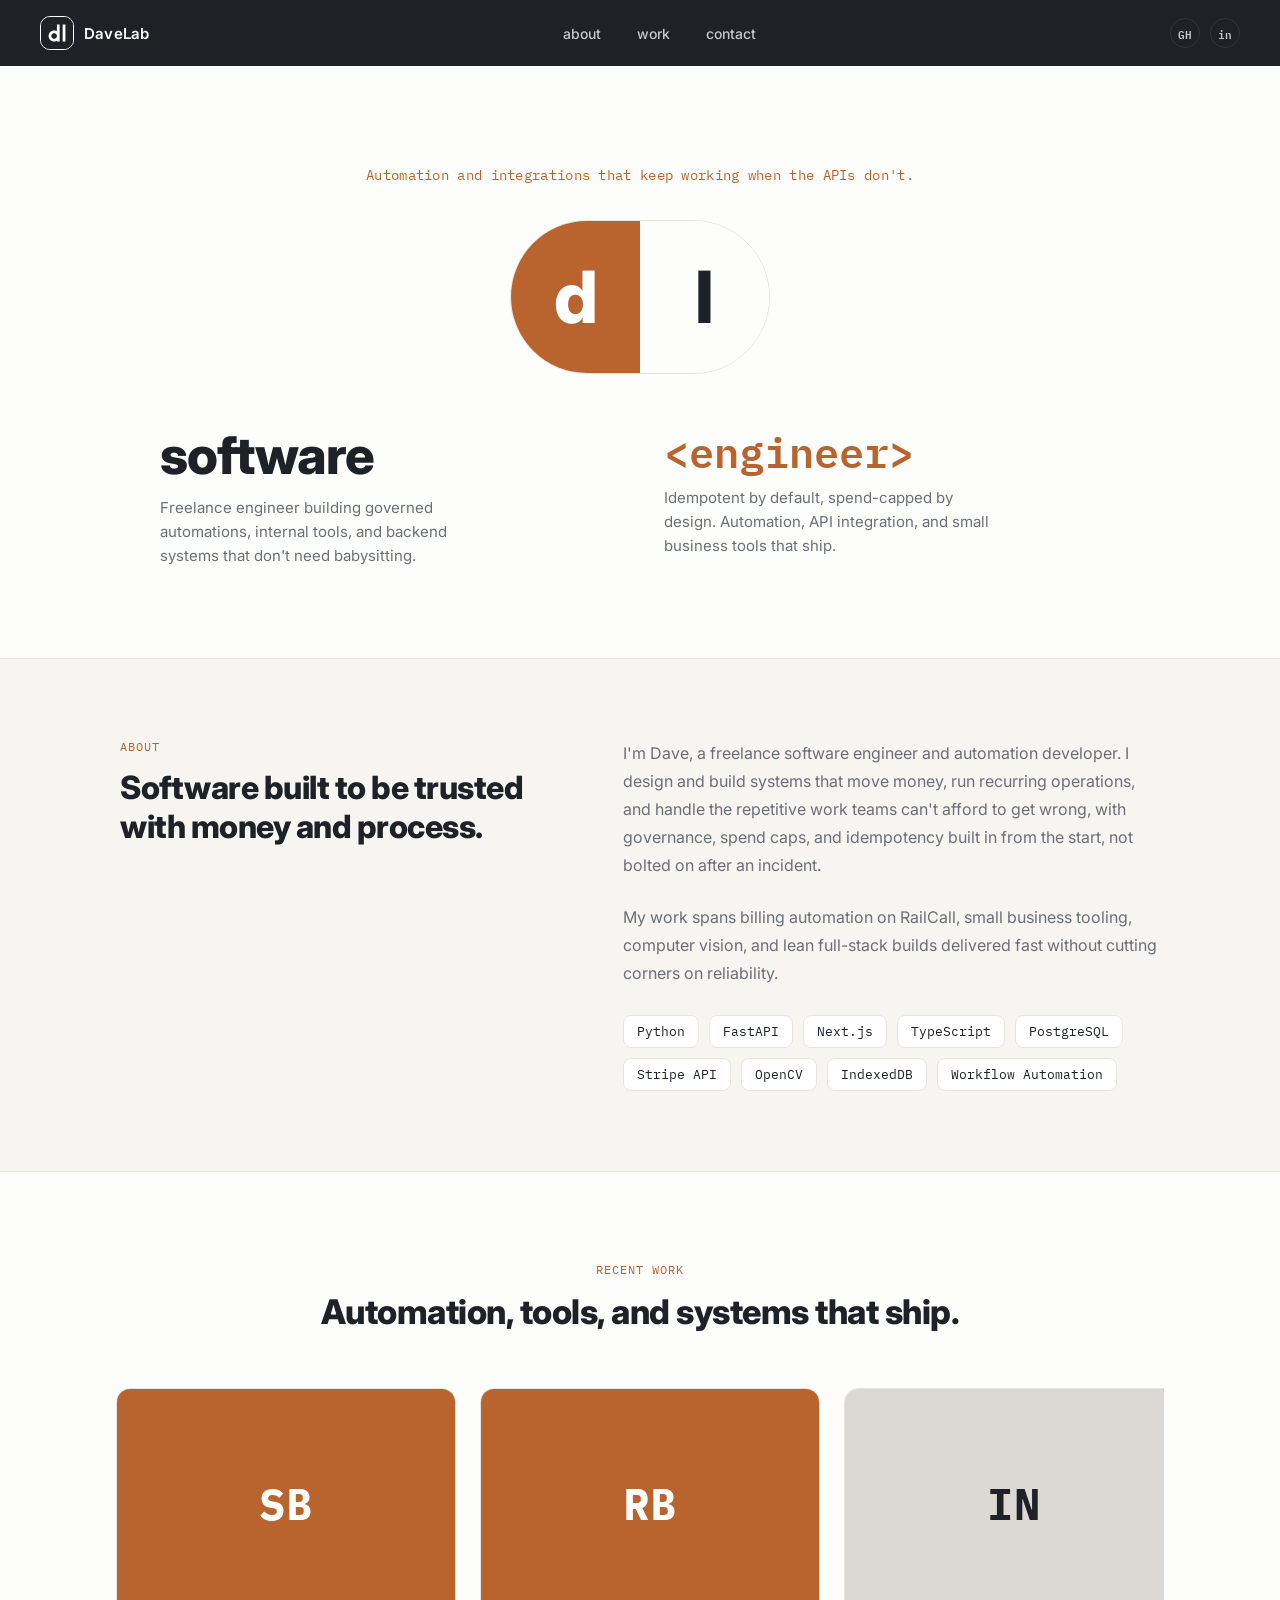
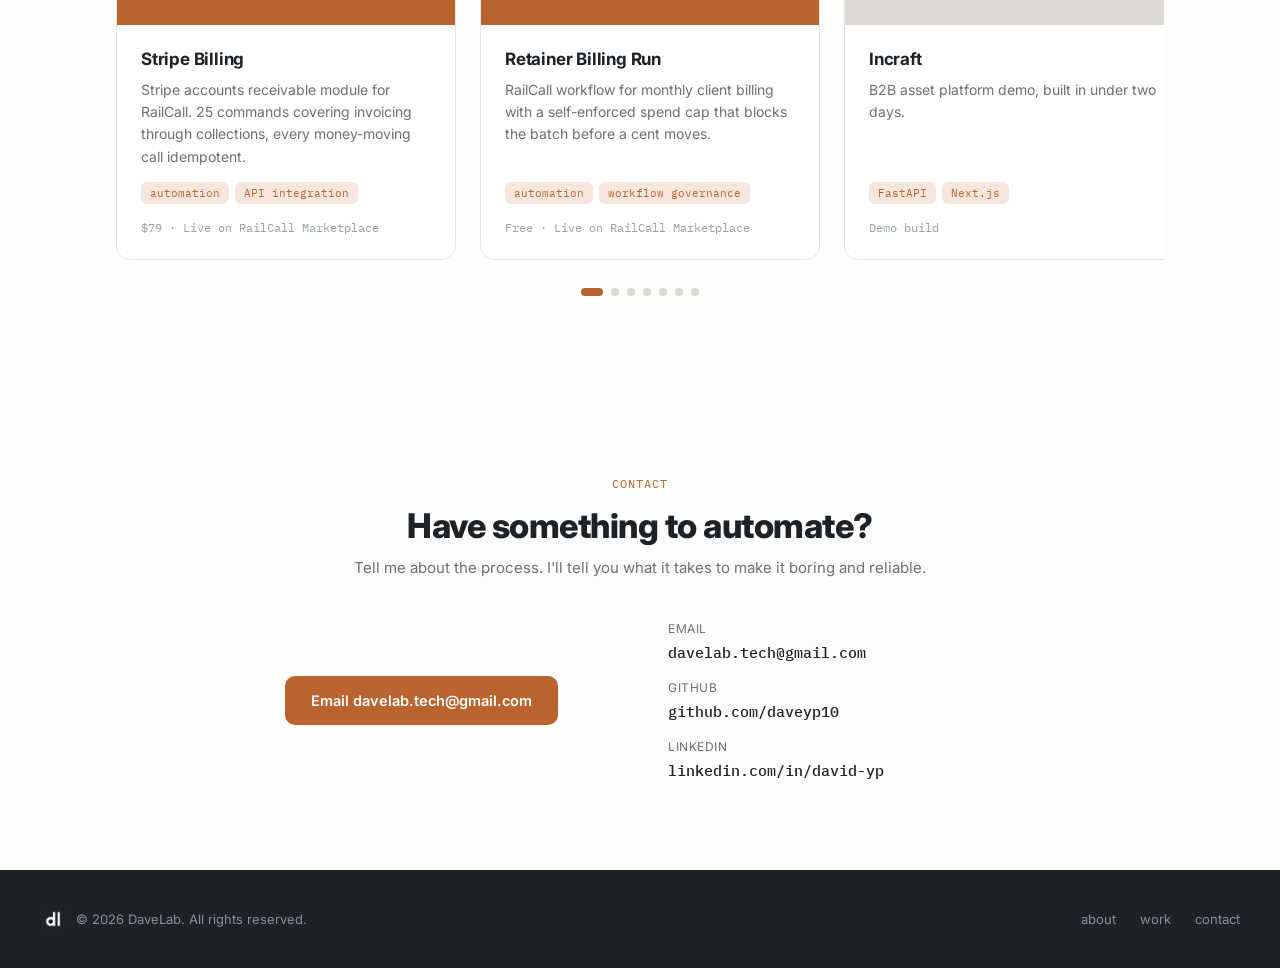
==== index.html @ a649987f "Replace portfolio with DaveLab landing page, static build from Claude Design Convert the DaveLab Por" ====
<!DOCTYPE html>
<html lang="en">
<head>
<meta charset="UTF-8">
<meta name="viewport" content="width=device-width, initial-scale=1.0">
<title>DaveLab | software &lt;engineer&gt;</title>
<link rel="preconnect" href="https://fonts.googleapis.com">
<link rel="preconnect" href="https://fonts.gstatic.com" crossorigin>
<link href="https://fonts.googleapis.com/css2?family=Inter:wght@400;500;600;700;800&family=IBM+Plex+Mono:wght@400;500;600&display=swap" rel="stylesheet">
<style>
  * { box-sizing: border-box; }
  body { margin: 0; background: #FDFDFB; font-family: 'Inter', Helvetica, Arial, sans-serif; }
  a { color: #B9642F; text-decoration: none; }
  a:hover { color: #1E2126; }
  ::selection { background: #B9642F; color: #fff; }
  html { scroll-behavior: smooth; }

  @keyframes fadeInUp { from { opacity: 0; transform: translateY(24px); } to { opacity: 1; transform: translateY(0); } }

  .nav-link { color: #C7C8CC; font-size: 14px; font-weight: 500; transition: color .2s ease; }
  .nav-link:hover { color: #fff; }
  .social-link { width: 30px; height: 30px; border-radius: 50%; border: 1px solid #33353D; display: flex; align-items: center; justify-content: center; color: #C7C8CC; font-size: 11px; font-family: 'IBM Plex Mono', monospace; font-weight: 600; transition: border-color .2s ease, color .2s ease; }
  .social-link:hover { border-color: #B9642F; color: #fff; }
  .footer-link { color: #8C8F96; font-size: 13px; transition: color .2s ease; }
  .footer-link:hover { color: #fff; }

  .reveal { opacity: 0; transform: translateY(28px); transition: opacity .7s ease, transform .7s ease; }
  .reveal.is-revealed { opacity: 1; transform: translateY(0); }

  .skill-tag { font-family: 'IBM Plex Mono', monospace; font-size: 13px; background: #fff; border: 1px solid #E5E4E0; color: #1E2126; padding: 7px 13px; border-radius: 8px; }

  .work-scroll { display: flex; gap: 24px; overflow-x: auto; scroll-snap-type: x mandatory; padding: 4px 4px 24px; margin: 0 -4px; cursor: grab; }
  .work-scroll.is-dragging { cursor: grabbing; }
  .work-scroll::-webkit-scrollbar { display: none; }
  .work-card { flex: 0 0 340px; scroll-snap-align: start; border: 1px solid #E5E4E0; border-radius: 14px; overflow: hidden; background: #fff; display: flex; flex-direction: column; transition: transform .25s ease, box-shadow .25s ease; }
  .work-card:hover { transform: translateY(-6px); box-shadow: 0 16px 32px rgba(30,33,38,0.12); }
  .work-thumb { width: 100%; height: 230px; display: flex; align-items: center; justify-content: center; font-family: 'IBM Plex Mono', monospace; font-size: 44px; font-weight: 700; letter-spacing: 1px; }
  .work-tag { font-family: 'IBM Plex Mono', monospace; font-size: 11px; color: #B9642F; background: #F5E7DD; padding: 4px 9px; border-radius: 6px; }
  .work-dot { width: 8px; height: 8px; border-radius: 4px; background: #DCD9D4; transition: all .3s ease; cursor: pointer; border: none; padding: 0; }
  .work-dot.is-active { width: 22px; background: #B9642F; }

  .contact-link { font-size: 15px; font-family: 'IBM Plex Mono', monospace; color: #1E2126; font-weight: 500; transition: color .2s ease; }
  .contact-link:hover { color: #B9642F; }
  .contact-cta { display: inline-flex; align-items: center; justify-content: center; padding: 16px 26px; border: none; border-radius: 10px; background: #B9642F; color: #fff; font-size: 14.5px; font-weight: 600; cursor: pointer; transition: background .25s ease; }
  .contact-cta:hover { background: #1E2126; color: #fff; }

  @media (max-width: 720px) {
    nav { padding: 16px 20px !important; }
    section { padding-left: 20px !important; padding-right: 20px !important; }
    .about-grid { grid-template-columns: 1fr !important; gap: 32px !important; }
    .hero-grid { grid-template-columns: 1fr !important; gap: 32px !important; text-align: center !important; }
    .hero-grid > div { max-width: none !important; }
    .contact-grid { grid-template-columns: 1fr !important; gap: 40px !important; }
  }
</style>
</head>
<body>

<div style="background:#FDFDFB;color:#1E2126;min-height:100vh;">

  <!-- NAV -->
  <nav style="position:sticky;top:0;z-index:50;background:#1E2126;display:flex;align-items:center;justify-content:space-between;padding:16px 40px;">
    <div style="display:flex;align-items:center;gap:10px;">
      <img src="assets/davelab-avatar.png" alt="DaveLab logo" style="width:34px;height:34px;border-radius:10px;display:block;border:1px solid #FDFDFB;">
      <span style="color:#fff;font-weight:600;font-size:15px;letter-spacing:0.2px;">DaveLab</span>
    </div>
    <div style="display:flex;gap:36px;">
      <a href="#about" class="nav-link">about</a>
      <a href="#work" class="nav-link">work</a>
      <a href="#contact" class="nav-link">contact</a>
    </div>
    <div style="display:flex;gap:10px;">
      <a href="https://github.com/daveyp10" target="_blank" class="social-link">GH</a>
      <a href="https://linkedin.com/in/david-yp" target="_blank" class="social-link">in</a>
    </div>
  </nav>

  <!-- HERO -->
  <section style="max-width:1040px;margin:0 auto;padding:100px 40px 90px;text-align:center;">
    <div style="font-family:'IBM Plex Mono',monospace;color:#B9642F;font-size:14px;letter-spacing:0.3px;margin-bottom:36px;animation:fadeInUp .7s ease both;">Automation and integrations that keep working when the APIs don't.</div>

    <div style="display:flex;width:clamp(200px,22vw,260px);aspect-ratio:220/130;margin:0 auto 56px;border-radius:999px;overflow:hidden;border:1px solid #E5E4E0;animation:fadeInUp .7s ease .12s both;">
      <div style="flex:1;background:#B9642F;display:flex;align-items:center;justify-content:center;">
        <span style="color:#fff;font-size:clamp(46px,6vw,72px);font-weight:800;">d</span>
      </div>
      <div style="flex:1;background:#FDFDFB;display:flex;align-items:center;justify-content:center;">
        <span style="color:#1E2126;font-size:clamp(46px,6vw,72px);font-weight:800;">l</span>
      </div>
    </div>

    <div class="hero-grid" style="display:grid;grid-template-columns:1fr 1fr;gap:48px;text-align:left;">
      <div style="animation:fadeInUp .7s ease .22s both;">
        <div style="font-size:clamp(34px,5vw,52px);font-weight:800;letter-spacing:-1px;line-height:1;">software</div>
        <div style="margin-top:14px;color:#6B6F76;font-size:15px;line-height:1.6;max-width:340px;">
          Freelance engineer building governed automations, internal tools, and backend systems that don't need babysitting.
        </div>
      </div>
      <div style="animation:fadeInUp .7s ease .3s both;">
        <div style="font-family:'IBM Plex Mono',monospace;font-size:clamp(26px,4vw,42px);font-weight:600;color:#B9642F;letter-spacing:0;line-height:1;">&lt;engineer&gt;</div>
        <div style="margin-top:14px;color:#6B6F76;font-size:15px;line-height:1.6;max-width:340px;">
          Idempotent by default, spend-capped by design. Automation, API integration, and small business tools that ship.
        </div>
      </div>
    </div>
  </section>

  <!-- ABOUT -->
  <section id="about" style="background:#F6F5F2;padding:80px 40px;border-top:1px solid #E5E4E0;border-bottom:1px solid #E5E4E0;">
    <div class="reveal" data-reveal-key="about">
    <div class="about-grid" style="max-width:1040px;margin:0 auto;display:grid;grid-template-columns:0.9fr 1.1fr;gap:64px;">
      <div>
        <div style="font-family:'IBM Plex Mono',monospace;font-size:12px;color:#B9642F;letter-spacing:1px;text-transform:uppercase;margin-bottom:14px;">About</div>
        <h2 style="font-size:32px;font-weight:800;margin:0;letter-spacing:-0.5px;">Software built to be trusted with money and process.</h2>
      </div>
      <div>
        <p style="color:#6B6F76;font-size:16px;line-height:1.75;margin:0 0 24px;">
          I'm Dave, a freelance software engineer and automation developer. I design and build systems that move money,
          run recurring operations, and handle the repetitive work teams can't afford to get wrong, with governance,
          spend caps, and idempotency built in from the start, not bolted on after an incident.
        </p>
        <p style="color:#6B6F76;font-size:16px;line-height:1.75;margin:0 0 28px;">
          My work spans billing automation on RailCall, small business tooling, computer vision, and lean full-stack
          builds delivered fast without cutting corners on reliability.
        </p>
        <div style="display:flex;flex-wrap:wrap;gap:10px;" id="skills-list"></div>
      </div>
    </div>
    </div>
  </section>

  <!-- WORK -->
  <section id="work" style="max-width:1120px;margin:0 auto;padding:90px 40px;">
    <div class="reveal" data-reveal-key="work">
    <div style="text-align:center;margin-bottom:52px;">
      <div style="font-family:'IBM Plex Mono',monospace;font-size:12px;color:#B9642F;letter-spacing:1px;text-transform:uppercase;margin-bottom:14px;">Recent Work</div>
      <h2 style="font-size:34px;font-weight:800;margin:0;letter-spacing:-0.5px;">Automation, tools, and systems that ship.</h2>
    </div>
    <div class="work-scroll" id="work-scroll"></div>
    <div style="display:flex;justify-content:center;gap:8px;margin-top:4px;" id="work-dots"></div>
    </div>
  </section>

  <!-- CONTACT -->
  <section id="contact" style="max-width:900px;margin:0 auto;padding:90px 40px;">
    <div class="reveal" data-reveal-key="contact">
    <div style="text-align:center;margin-bottom:44px;">
      <div style="font-family:'IBM Plex Mono',monospace;font-size:12px;color:#B9642F;letter-spacing:1px;text-transform:uppercase;margin-bottom:14px;">Contact</div>
      <h2 style="font-size:34px;font-weight:800;margin:0 0 12px;letter-spacing:-0.5px;">Have something to automate?</h2>
      <p style="color:#6B6F76;font-size:15px;margin:0;">Tell me about the process. I'll tell you what it takes to make it boring and reliable.</p>
    </div>

    <div class="contact-grid" style="display:grid;grid-template-columns:1fr 1fr;gap:56px;align-items:center;">
      <div style="display:flex;justify-content:center;">
        <a href="mailto:davelab.tech@gmail.com" class="contact-cta">Email davelab.tech@gmail.com</a>
      </div>

      <div style="display:flex;flex-direction:column;gap:18px;justify-content:center;">
        <div>
          <div style="font-size:12px;color:#6B6F76;text-transform:uppercase;letter-spacing:0.5px;margin-bottom:6px;">Email</div>
          <a href="mailto:davelab.tech@gmail.com" class="contact-link">davelab.tech@gmail.com</a>
        </div>
        <div>
          <div style="font-size:12px;color:#6B6F76;text-transform:uppercase;letter-spacing:0.5px;margin-bottom:6px;">GitHub</div>
          <a href="https://github.com/daveyp10" target="_blank" class="contact-link">github.com/daveyp10</a>
        </div>
        <div>
          <div style="font-size:12px;color:#6B6F76;text-transform:uppercase;letter-spacing:0.5px;margin-bottom:6px;">LinkedIn</div>
          <a href="https://linkedin.com/in/david-yp" target="_blank" class="contact-link">linkedin.com/in/david-yp</a>
        </div>
      </div>
    </div>
    </div>
  </section>

  <!-- FOOTER -->
  <footer style="background:#1E2126;padding:36px 40px;display:flex;align-items:center;justify-content:space-between;flex-wrap:wrap;gap:16px;">
    <div style="display:flex;align-items:center;gap:10px;">
      <img src="assets/davelab-avatar.png" alt="DaveLab logo" style="width:26px;height:26px;border-radius:7px;display:block;">
      <span style="color:#8C8F96;font-size:13px;">© 2026 DaveLab. All rights reserved.</span>
    </div>
    <div style="display:flex;gap:24px;">
      <a href="#about" class="footer-link">about</a>
      <a href="#work" class="footer-link">work</a>
      <a href="#contact" class="footer-link">contact</a>
    </div>
  </footer>

</div>

<script>
(function () {
  var skills = ['Python', 'FastAPI', 'Next.js', 'TypeScript', 'PostgreSQL', 'Stripe API', 'OpenCV', 'IndexedDB', 'Workflow Automation'];

  var projects = [
    { id: 'stripe-billing', title: 'Stripe Billing', desc: "Stripe accounts receivable module for RailCall. 25 commands covering invoicing through collections, every money-moving call idempotent.", tags: ['automation', 'API integration'], meta: '$79 · Live on RailCall Marketplace', tint: '#B9642F' },
    { id: 'retainer-billing', title: 'Retainer Billing Run', desc: 'RailCall workflow for monthly client billing with a self-enforced spend cap that blocks the batch before a cent moves.', tags: ['automation', 'workflow governance'], meta: 'Free · Live on RailCall Marketplace', tint: '#B9642F' },
    { id: 'incraft', title: 'Incraft', desc: 'B2B asset platform demo, built in under two days.', tags: ['FastAPI', 'Next.js'], meta: 'Demo build', tint: '#DCD9D4' },
    { id: 'invoice-tracker', title: 'Invoice Tracker', desc: 'Local browser-based invoicing app with no backend, PDF export, distributed as a standalone package.', tags: ['vanilla JS', 'IndexedDB'], meta: 'Standalone package', tint: '#DCD9D4' },
    { id: 'ud-bahagia', title: 'UD Bahagia', desc: 'Desktop accounting application built for a small business client.', tags: ['Python', 'desktop app'], meta: 'Client project', tint: '#DCD9D4' },
    { id: 'symbol-detector', title: 'Electrical Symbol Detector', desc: 'Bounding box detection tool for electrical schematic symbols.', tags: ['PyMuPDF', 'OpenCV', 'computer vision'], meta: 'Internal tool', tint: '#DCD9D4' },
    { id: 'image-comparator', title: 'Image Comparator', desc: 'Tool for visually diffing and comparing images side by side.', tags: ['Python', 'image processing'], meta: 'Internal tool', tint: '#DCD9D4' }
  ];

  function initials(title) {
    var words = title.split(' ').filter(Boolean);
    if (words.length === 1) return words[0].slice(0, 2).toUpperCase();
    return (words[0][0] + words[1][0]).toUpperCase();
  }

  // --- skills ---
  var skillsList = document.getElementById('skills-list');
  skills.forEach(function (s) {
    var span = document.createElement('span');
    span.className = 'skill-tag';
    span.textContent = s;
    skillsList.appendChild(span);
  });

  // --- work cards ---
  var workScroll = document.getElementById('work-scroll');
  var workDots = document.getElementById('work-dots');

  projects.forEach(function (p) {
    var card = document.createElement('div');
    card.className = 'work-card';

    var thumb = document.createElement('div');
    thumb.className = 'work-thumb';
    thumb.style.background = p.tint;
    thumb.style.color = p.tint === '#B9642F' ? '#fff' : '#1E2126';
    thumb.textContent = initials(p.title);
    card.appendChild(thumb);

    var tintBar = document.createElement('div');
    tintBar.style.cssText = 'height:6px;background:' + p.tint + ';';
    card.appendChild(tintBar);

    var body = document.createElement('div');
    body.style.cssText = 'padding:24px;display:flex;flex-direction:column;gap:10px;flex:1;';

    var title = document.createElement('div');
    title.style.cssText = 'font-size:17px;font-weight:700;letter-spacing:-0.2px;';
    title.textContent = p.title;
    body.appendChild(title);

    var desc = document.createElement('div');
    desc.style.cssText = 'color:#6B6F76;font-size:14px;line-height:1.6;flex:1;';
    desc.textContent = p.desc;
    body.appendChild(desc);

    var tagRow = document.createElement('div');
    tagRow.style.cssText = 'display:flex;flex-wrap:wrap;gap:6px;margin-top:4px;';
    p.tags.forEach(function (t) {
      var tag = document.createElement('span');
      tag.className = 'work-tag';
      tag.textContent = t;
      tagRow.appendChild(tag);
    });
    body.appendChild(tagRow);

    var meta = document.createElement('div');
    meta.style.cssText = "font-family:'IBM Plex Mono',monospace;font-size:12px;color:#9AA0A6;margin-top:6px;";
    meta.textContent = p.meta;
    body.appendChild(meta);

    card.appendChild(body);
    workScroll.appendChild(card);
  });

  var dots = projects.map(function (_, i) {
    var dot = document.createElement('button');
    dot.className = 'work-dot' + (i === 0 ? ' is-active' : '');
    dot.setAttribute('aria-label', 'Go to project ' + (i + 1));
    dot.addEventListener('click', function () { scrollToWorkIndex(i); });
    workDots.appendChild(dot);
    return dot;
  });

  function setActiveDot(idx) {
    dots.forEach(function (d, i) {
      d.classList.toggle('is-active', i === idx);
    });
  }

  function scrollToWorkIndex(i) {
    var card = workScroll.children[i];
    if (card) workScroll.scrollTo({ left: card.offsetLeft - 4, behavior: 'smooth' });
  }

  var currentWorkIndex = 0;
  workScroll.addEventListener('scroll', function () {
    var first = workScroll.children[0];
    if (!first) return;
    var cardSpan = first.offsetWidth + 24;
    var idx = Math.round(workScroll.scrollLeft / cardSpan);
    if (idx !== currentWorkIndex) {
      currentWorkIndex = idx;
      setActiveDot(idx);
    }
  });

  // --- drag to scroll ---
  var dragState = { isDown: false, startX: 0, startScroll: 0 };
  workScroll.addEventListener('mousedown', function (e) {
    dragState = { isDown: true, startX: e.pageX, startScroll: workScroll.scrollLeft };
    workScroll.classList.add('is-dragging');
  });
  workScroll.addEventListener('mousemove', function (e) {
    if (!dragState.isDown) return;
    var dx = e.pageX - dragState.startX;
    workScroll.scrollLeft = dragState.startScroll - dx;
  });
  ['mouseup', 'mouseleave'].forEach(function (evt) {
    workScroll.addEventListener(evt, function () {
      dragState.isDown = false;
      workScroll.classList.remove('is-dragging');
    });
  });

  // --- scroll reveal ---
  var revealEls = document.querySelectorAll('.reveal');
  var observer = new IntersectionObserver(function (entries) {
    entries.forEach(function (entry) {
      if (entry.isIntersecting) {
        entry.target.classList.add('is-revealed');
        observer.unobserve(entry.target);
      }
    });
  }, { threshold: 0.15 });
  revealEls.forEach(function (el) { observer.observe(el); });
})();
</script>
</body>
</html>
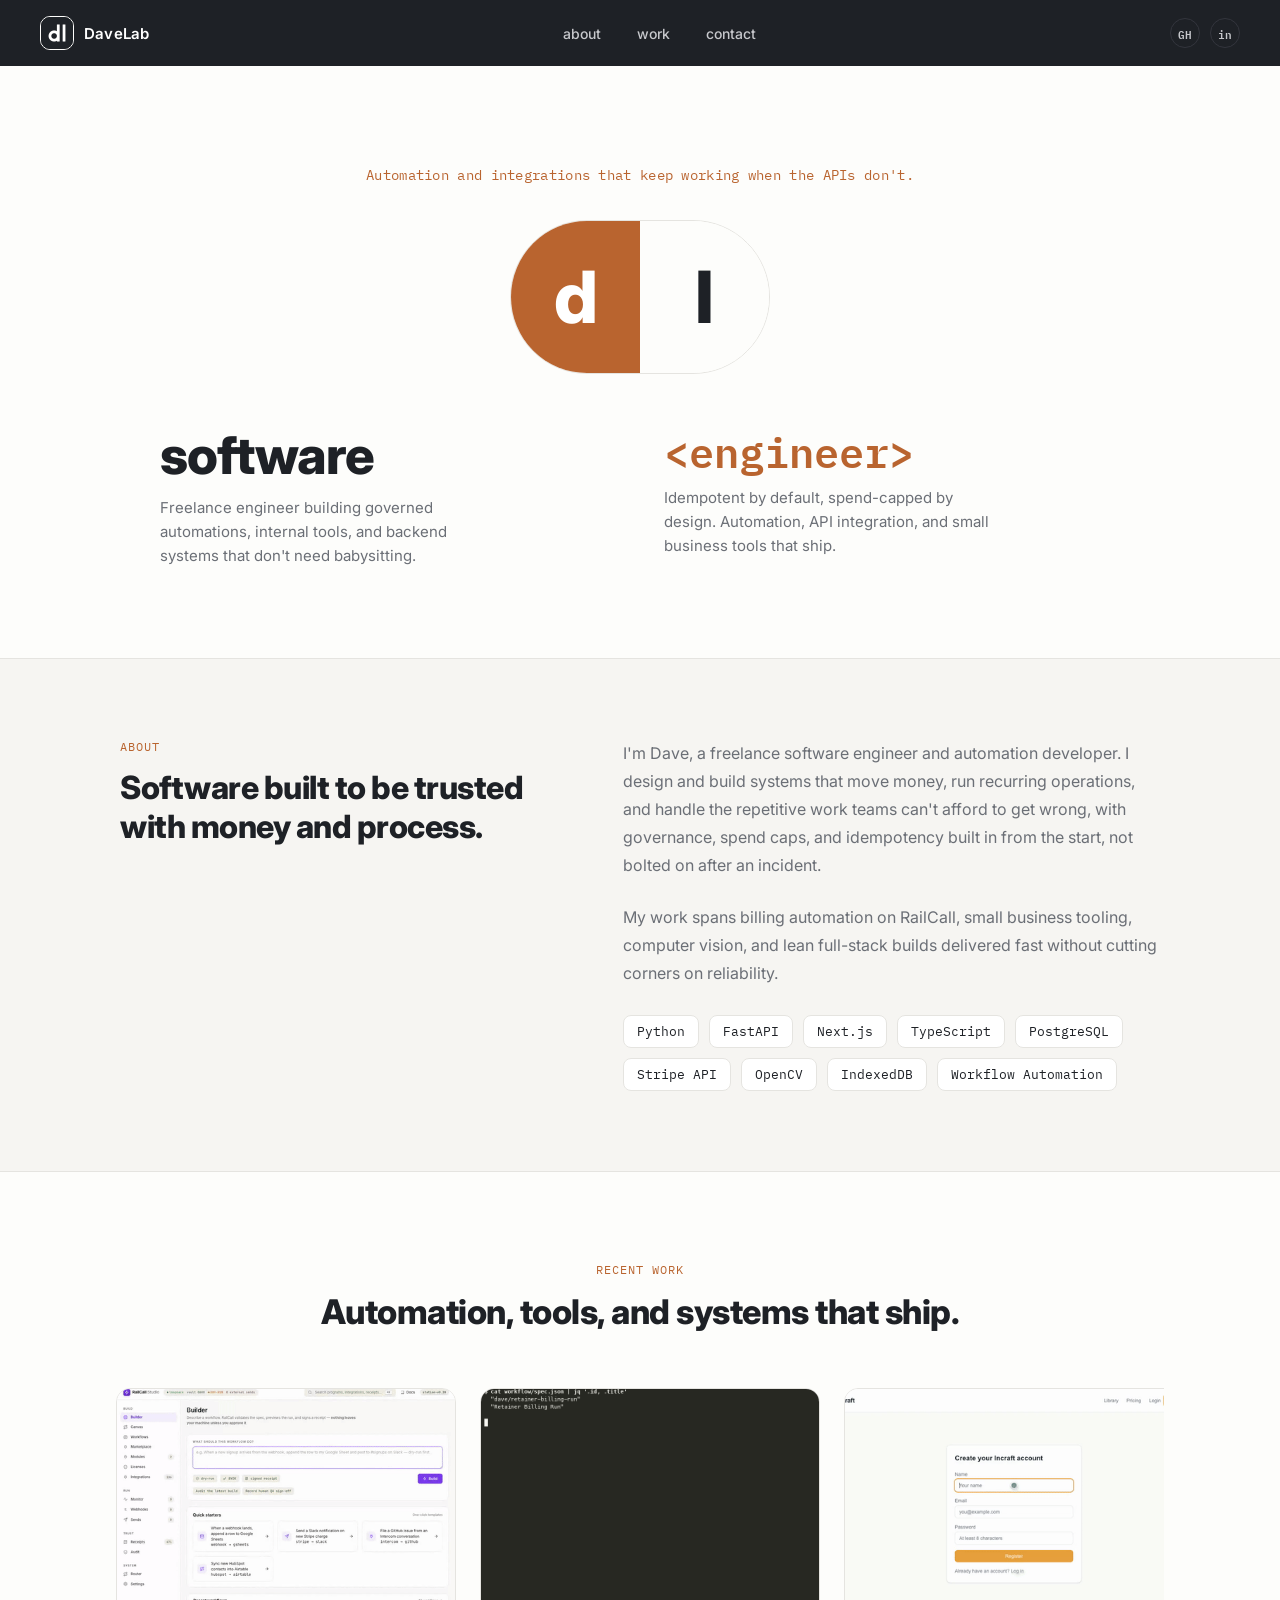
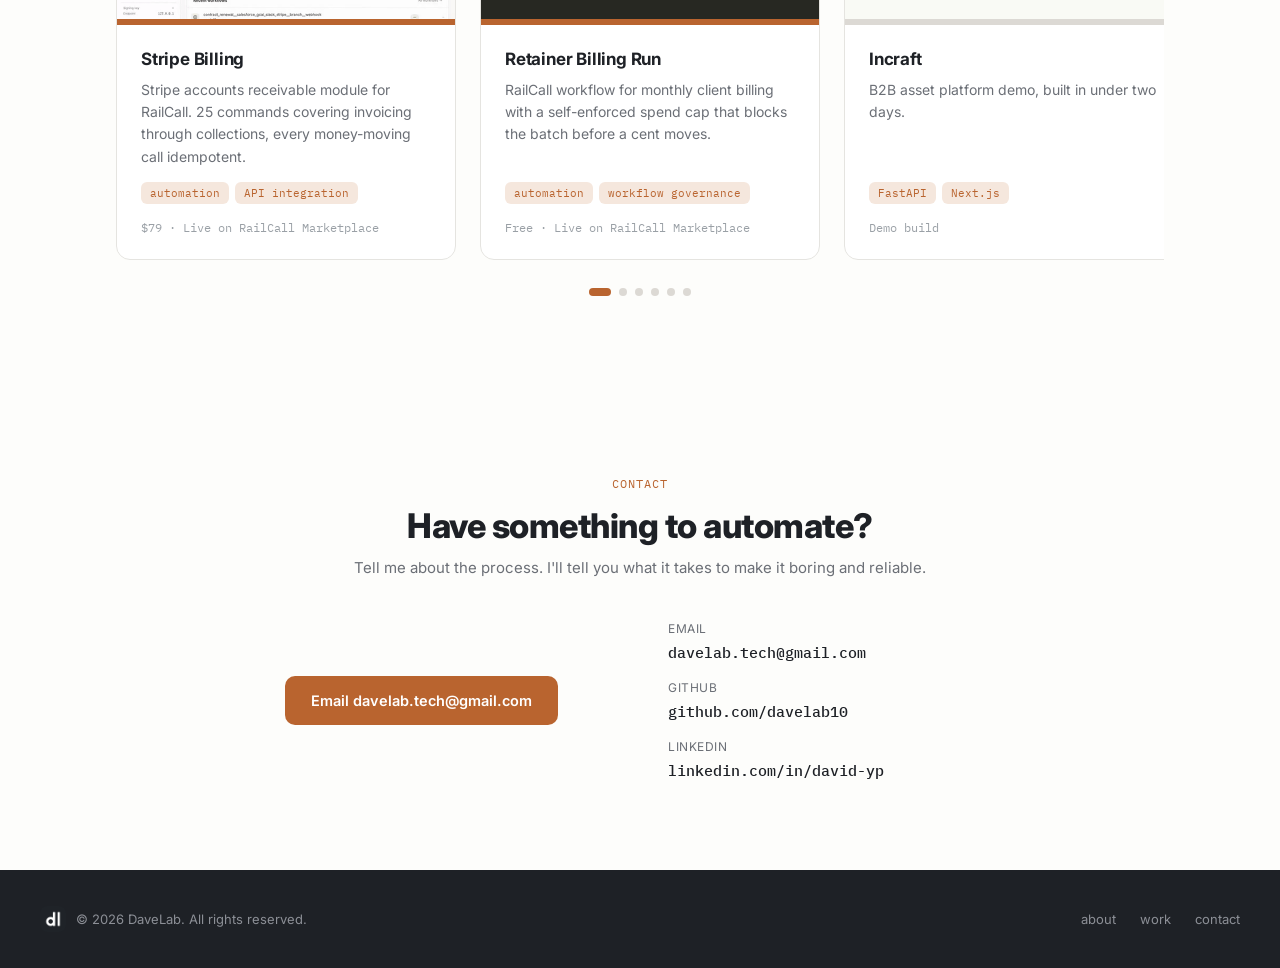
==== commit 44171c0b: "Update portfolio project cards with GIF previews" ====
--- a/index.html
+++ b/index.html
@@ -34,7 +34,7 @@
   .work-scroll::-webkit-scrollbar { display: none; }
   .work-card { flex: 0 0 340px; scroll-snap-align: start; border: 1px solid #E5E4E0; border-radius: 14px; overflow: hidden; background: #fff; display: flex; flex-direction: column; transition: transform .25s ease, box-shadow .25s ease; }
   .work-card:hover { transform: translateY(-6px); box-shadow: 0 16px 32px rgba(30,33,38,0.12); }
-  .work-thumb { width: 100%; height: 230px; display: flex; align-items: center; justify-content: center; font-family: 'IBM Plex Mono', monospace; font-size: 44px; font-weight: 700; letter-spacing: 1px; }
+  .work-thumb { width:100%; height:230px; display:block; object-fit:cover; }
   .work-tag { font-family: 'IBM Plex Mono', monospace; font-size: 11px; color: #B9642F; background: #F5E7DD; padding: 4px 9px; border-radius: 6px; }
   .work-dot { width: 8px; height: 8px; border-radius: 4px; background: #DCD9D4; transition: all .3s ease; cursor: pointer; border: none; padding: 0; }
   .work-dot.is-active { width: 22px; background: #B9642F; }
@@ -70,7 +70,7 @@
       <a href="#contact" class="nav-link">contact</a>
     </div>
     <div style="display:flex;gap:10px;">
-      <a href="https://github.com/daveyp10" target="_blank" class="social-link">GH</a>
+      <a href="https://github.com/davelab10" target="_blank" class="social-link">GH</a>
       <a href="https://linkedin.com/in/david-yp" target="_blank" class="social-link">in</a>
     </div>
   </nav>
@@ -161,7 +161,7 @@
         </div>
         <div>
           <div style="font-size:12px;color:#6B6F76;text-transform:uppercase;letter-spacing:0.5px;margin-bottom:6px;">GitHub</div>
-          <a href="https://github.com/daveyp10" target="_blank" class="contact-link">github.com/daveyp10</a>
+          <a href="https://github.com/davelab10" target="_blank" class="contact-link">github.com/davelab10</a>
         </div>
         <div>
           <div style="font-size:12px;color:#6B6F76;text-transform:uppercase;letter-spacing:0.5px;margin-bottom:6px;">LinkedIn</div>
@@ -192,13 +192,12 @@
   var skills = ['Python', 'FastAPI', 'Next.js', 'TypeScript', 'PostgreSQL', 'Stripe API', 'OpenCV', 'IndexedDB', 'Workflow Automation'];
 
   var projects = [
-    { id: 'stripe-billing', title: 'Stripe Billing', desc: "Stripe accounts receivable module for RailCall. 25 commands covering invoicing through collections, every money-moving call idempotent.", tags: ['automation', 'API integration'], meta: '$79 · Live on RailCall Marketplace', tint: '#B9642F' },
-    { id: 'retainer-billing', title: 'Retainer Billing Run', desc: 'RailCall workflow for monthly client billing with a self-enforced spend cap that blocks the batch before a cent moves.', tags: ['automation', 'workflow governance'], meta: 'Free · Live on RailCall Marketplace', tint: '#B9642F' },
-    { id: 'incraft', title: 'Incraft', desc: 'B2B asset platform demo, built in under two days.', tags: ['FastAPI', 'Next.js'], meta: 'Demo build', tint: '#DCD9D4' },
-    { id: 'invoice-tracker', title: 'Invoice Tracker', desc: 'Local browser-based invoicing app with no backend, PDF export, distributed as a standalone package.', tags: ['vanilla JS', 'IndexedDB'], meta: 'Standalone package', tint: '#DCD9D4' },
-    { id: 'ud-bahagia', title: 'UD Bahagia', desc: 'Desktop accounting application built for a small business client.', tags: ['Python', 'desktop app'], meta: 'Client project', tint: '#DCD9D4' },
-    { id: 'symbol-detector', title: 'Electrical Symbol Detector', desc: 'Bounding box detection tool for electrical schematic symbols.', tags: ['PyMuPDF', 'OpenCV', 'computer vision'], meta: 'Internal tool', tint: '#DCD9D4' },
-    { id: 'image-comparator', title: 'Image Comparator', desc: 'Tool for visually diffing and comparing images side by side.', tags: ['Python', 'image processing'], meta: 'Internal tool', tint: '#DCD9D4' }
+    { id:'stripe-billing',title:'Stripe Billing',gif:'assets/stripe-billing.gif', desc:"Stripe accounts receivable module for RailCall. 25 commands covering invoicing through collections, every money-moving call idempotent.", tags:['automation','API integration'], meta:'$79 · Live on RailCall Marketplace', tint:'#B9642F'},
+    { id:'retainer-billing',title:'Retainer Billing Run',gif:'assets/retainer-billing.gif', desc:'RailCall workflow for monthly client billing with a self-enforced spend cap that blocks the batch before a cent moves.', tags:['automation','workflow governance'], meta:'Free · Live on RailCall Marketplace', tint:'#B9642F'},
+    { id:'incraft',title:'Incraft',gif:'assets/incraft.gif', desc:'B2B asset platform demo, built in under two days.', tags:['FastAPI','Next.js'], meta:'Demo build', tint:'#DCD9D4'},
+    { id:'invoice-tracker',title:'Invoice Tracker',gif:'assets/invoice-tracker.gif', desc:'Local browser-based invoicing app with no backend, PDF export, distributed as a standalone package.', tags:['vanilla JS','IndexedDB'], meta:'Standalone package', tint:'#DCD9D4'},
+    { id:'ud-bahagia',title:'UD Bahagia',gif:'', desc:'Desktop accounting application built for a small business client.', tags:['Python','desktop app'], meta:'Client project', tint:'#DCD9D4'},
+    { id:'image-comparator',title:'Image Comparator',gif:'assets/image-comparator.gif', desc:'Tool for visually diffing and comparing images side by side.', tags:['Python','image processing'], meta:'Internal tool', tint:'#DCD9D4'}
   ];
 
   function initials(title) {
@@ -224,12 +223,28 @@
     var card = document.createElement('div');
     card.className = 'work-card';
 
-    var thumb = document.createElement('div');
-    thumb.className = 'work-thumb';
-    thumb.style.background = p.tint;
-    thumb.style.color = p.tint === '#B9642F' ? '#fff' : '#1E2126';
-    thumb.textContent = initials(p.title);
-    card.appendChild(thumb);
+    if (p.gif) {
+      var thumb=document.createElement('img');
+      thumb.className='work-thumb';
+      thumb.src=p.gif;
+      thumb.alt=p.title;
+      thumb.loading='lazy';
+      card.appendChild(thumb);
+    } else {
+      var thumb=document.createElement('div');
+      thumb.className='work-thumb';
+      thumb.style.background=p.tint;
+      thumb.style.color=p.tint==='#B9642F'?'#fff':'#1E2126';
+      thumb.style.display='flex';
+      thumb.style.alignItems='center';
+      thumb.style.justifyContent='center';
+      thumb.style.fontFamily="'IBM Plex Mono', monospace";
+      thumb.style.fontSize='44px';
+      thumb.style.fontWeight='700';
+      thumb.style.letterSpacing='1px';
+      thumb.textContent=initials(p.title);
+      card.appendChild(thumb);
+    }
 
     var tintBar = document.createElement('div');
     tintBar.style.cssText = 'height:6px;background:' + p.tint + ';';
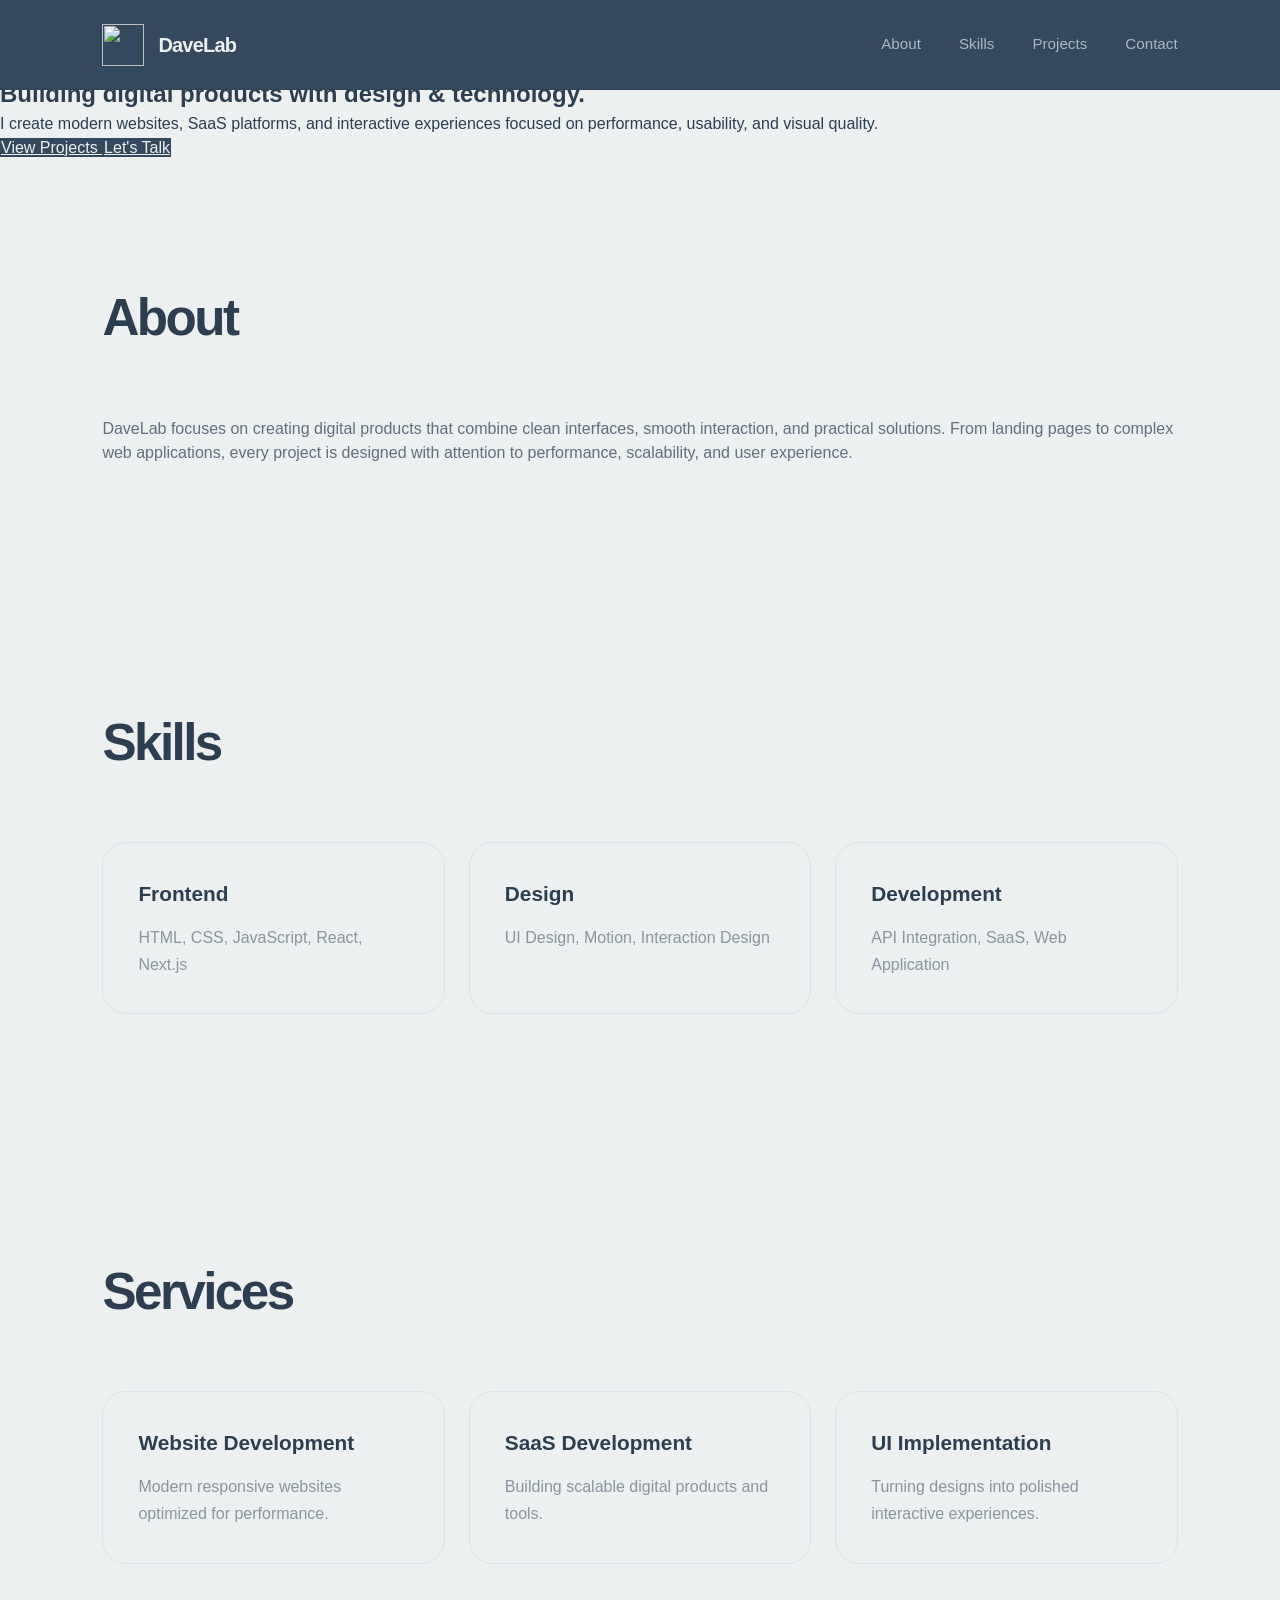
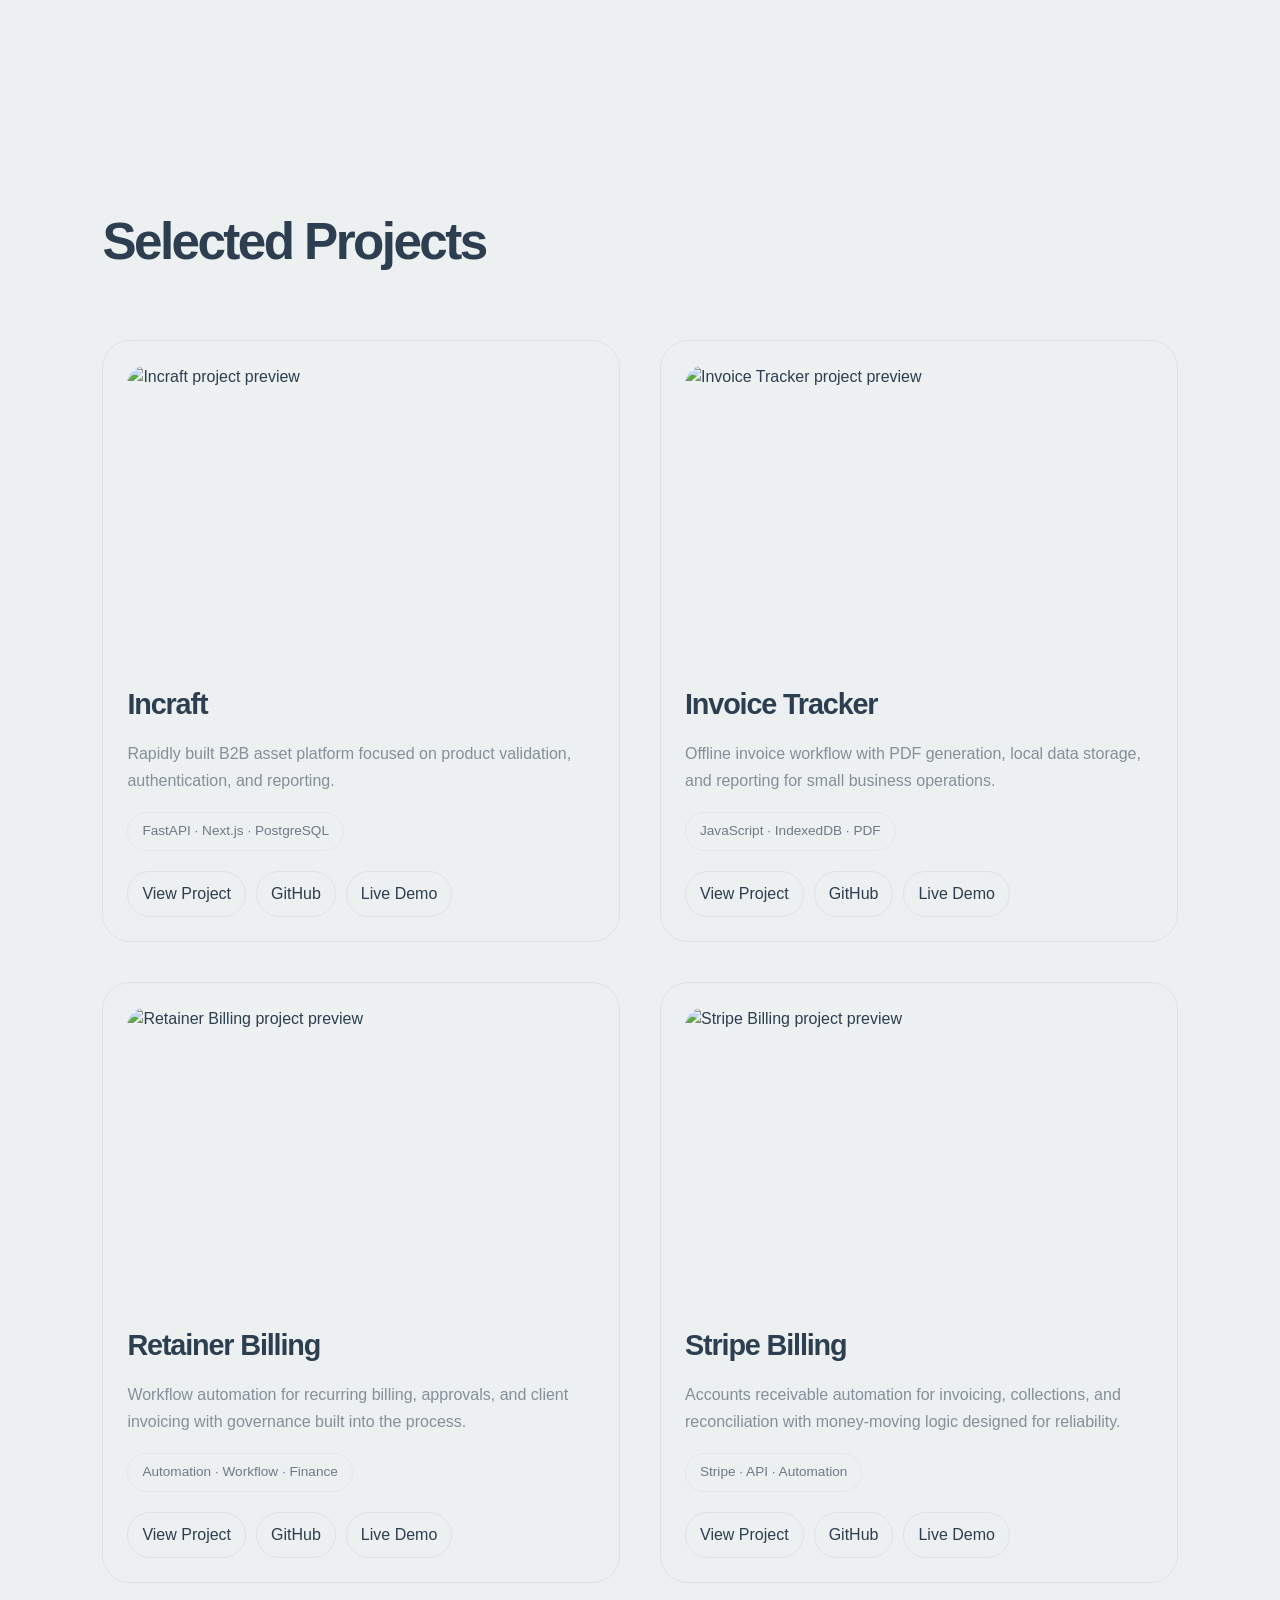
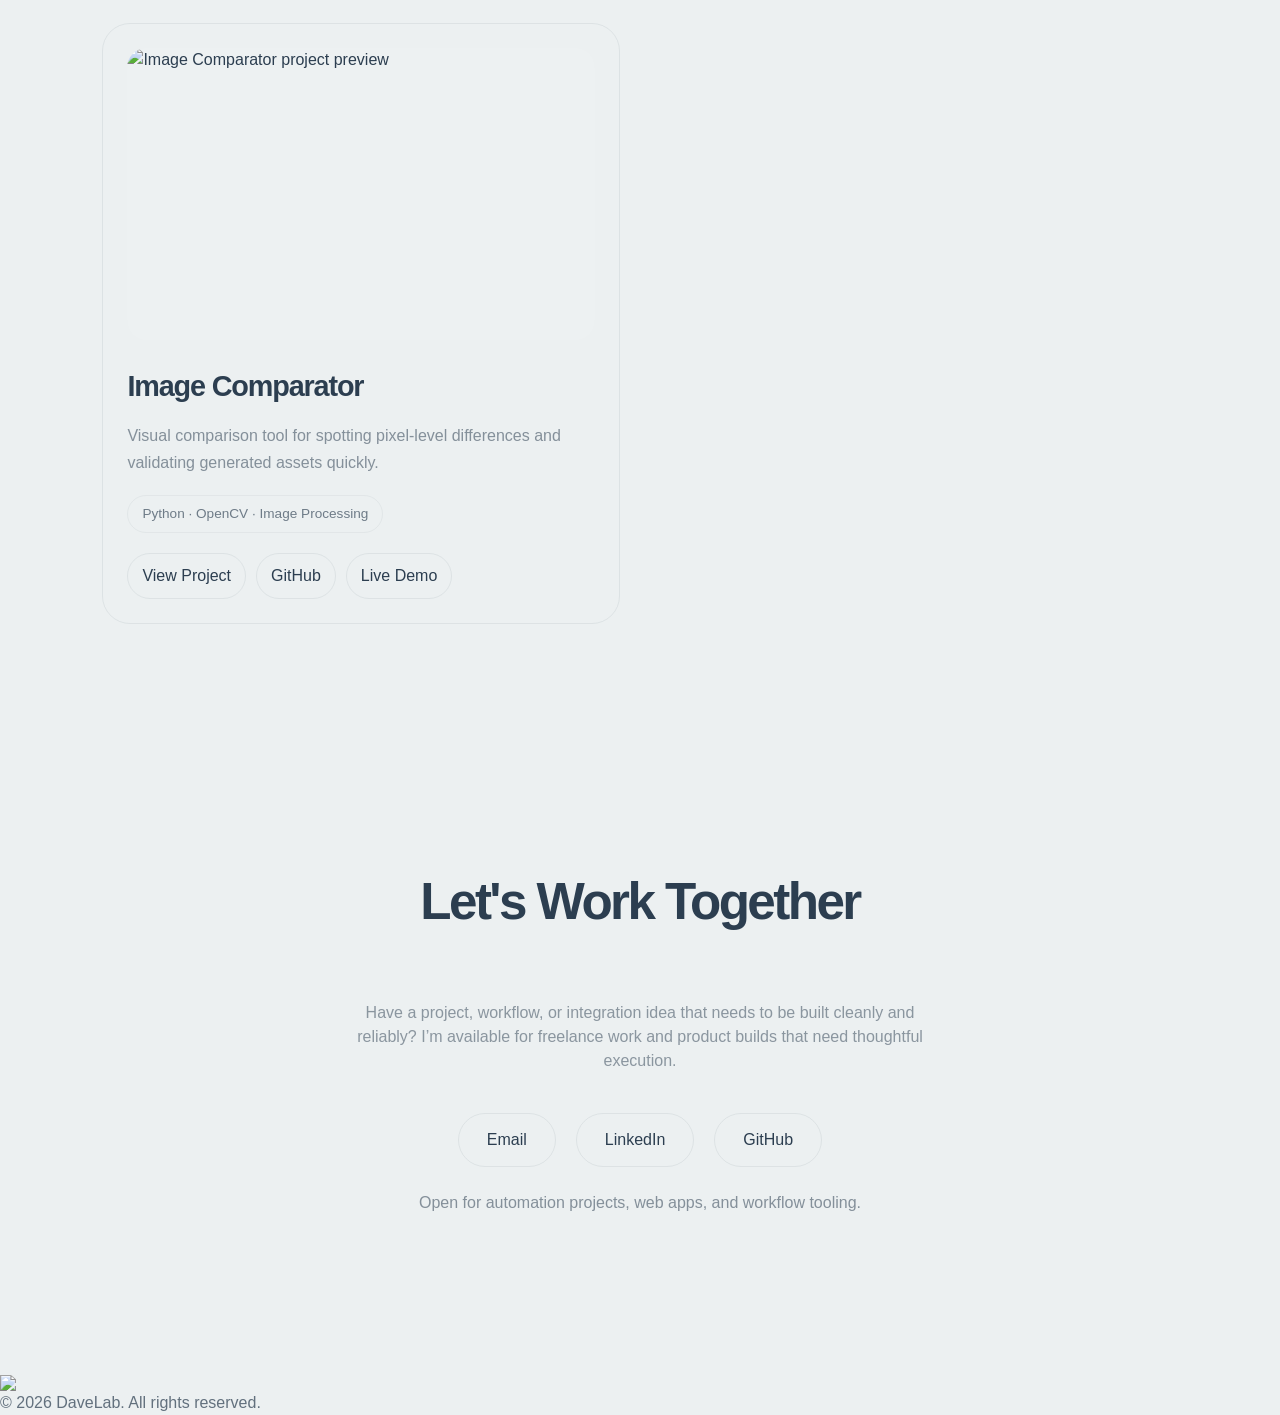
==== commit 2c98bb57: "Apply palette and UI fixes: update theme, header, CTAs, contact links, remove custom cursor" ====
--- a/index.html
+++ b/index.html
@@ -1,349 +1,471 @@
 <!DOCTYPE html>
 <html lang="en">
+
 <head>
+
 <meta charset="UTF-8">
+
 <meta name="viewport" content="width=device-width, initial-scale=1.0">
-<title>DaveLab | software &lt;engineer&gt;</title>
-<link rel="preconnect" href="https://fonts.googleapis.com">
-<link rel="preconnect" href="https://fonts.gstatic.com" crossorigin>
-<link href="https://fonts.googleapis.com/css2?family=Inter:wght@400;500;600;700;800&family=IBM+Plex+Mono:wght@400;500;600&display=swap" rel="stylesheet">
-<style>
-  * { box-sizing: border-box; }
-  body { margin: 0; background: #FDFDFB; font-family: 'Inter', Helvetica, Arial, sans-serif; }
-  a { color: #B9642F; text-decoration: none; }
-  a:hover { color: #1E2126; }
-  ::selection { background: #B9642F; color: #fff; }
-  html { scroll-behavior: smooth; }
-
-  @keyframes fadeInUp { from { opacity: 0; transform: translateY(24px); } to { opacity: 1; transform: translateY(0); } }
-
-  .nav-link { color: #C7C8CC; font-size: 14px; font-weight: 500; transition: color .2s ease; }
-  .nav-link:hover { color: #fff; }
-  .social-link { width: 30px; height: 30px; border-radius: 50%; border: 1px solid #33353D; display: flex; align-items: center; justify-content: center; color: #C7C8CC; font-size: 11px; font-family: 'IBM Plex Mono', monospace; font-weight: 600; transition: border-color .2s ease, color .2s ease; }
-  .social-link:hover { border-color: #B9642F; color: #fff; }
-  .footer-link { color: #8C8F96; font-size: 13px; transition: color .2s ease; }
-  .footer-link:hover { color: #fff; }
-
-  .reveal { opacity: 0; transform: translateY(28px); transition: opacity .7s ease, transform .7s ease; }
-  .reveal.is-revealed { opacity: 1; transform: translateY(0); }
-
-  .skill-tag { font-family: 'IBM Plex Mono', monospace; font-size: 13px; background: #fff; border: 1px solid #E5E4E0; color: #1E2126; padding: 7px 13px; border-radius: 8px; }
-
-  .work-scroll { display: flex; gap: 24px; overflow-x: auto; scroll-snap-type: x mandatory; padding: 4px 4px 24px; margin: 0 -4px; cursor: grab; }
-  .work-scroll.is-dragging { cursor: grabbing; }
-  .work-scroll::-webkit-scrollbar { display: none; }
-  .work-card { flex: 0 0 340px; scroll-snap-align: start; border: 1px solid #E5E4E0; border-radius: 14px; overflow: hidden; background: #fff; display: flex; flex-direction: column; transition: transform .25s ease, box-shadow .25s ease; }
-  .work-card:hover { transform: translateY(-6px); box-shadow: 0 16px 32px rgba(30,33,38,0.12); }
-  .work-thumb { width:100%; height:230px; display:block; object-fit:cover; }
-  .work-tag { font-family: 'IBM Plex Mono', monospace; font-size: 11px; color: #B9642F; background: #F5E7DD; padding: 4px 9px; border-radius: 6px; }
-  .work-dot { width: 8px; height: 8px; border-radius: 4px; background: #DCD9D4; transition: all .3s ease; cursor: pointer; border: none; padding: 0; }
-  .work-dot.is-active { width: 22px; background: #B9642F; }
-
-  .contact-link { font-size: 15px; font-family: 'IBM Plex Mono', monospace; color: #1E2126; font-weight: 500; transition: color .2s ease; }
-  .contact-link:hover { color: #B9642F; }
-  .contact-cta { display: inline-flex; align-items: center; justify-content: center; padding: 16px 26px; border: none; border-radius: 10px; background: #B9642F; color: #fff; font-size: 14.5px; font-weight: 600; cursor: pointer; transition: background .25s ease; }
-  .contact-cta:hover { background: #1E2126; color: #fff; }
-
-  @media (max-width: 720px) {
-    nav { padding: 16px 20px !important; }
-    section { padding-left: 20px !important; padding-right: 20px !important; }
-    .about-grid { grid-template-columns: 1fr !important; gap: 32px !important; }
-    .hero-grid { grid-template-columns: 1fr !important; gap: 32px !important; text-align: center !important; }
-    .hero-grid > div { max-width: none !important; }
-    .contact-grid { grid-template-columns: 1fr !important; gap: 40px !important; }
-  }
-</style>
+
+<title>DaveLab | Creative Developer</title>
+
+<meta name="description" content="DaveLab is a creative developer portfolio building digital products, websites, and interactive experiences.">
+
+<meta name="author" content="DaveLab">
+
+<meta property="og:title" content="DaveLab | Creative Developer">
+
+<meta property="og:description" content="Digital products built with motion, design, and technology.">
+
+<meta property="og:image" content="assets/images/og-image.jpg">
+
+<meta property="og:type" content="website">
+
+
+<link rel="icon" href="assets/images/logo.svg">
+
+
+<link rel="stylesheet" href="css/globals.css">
+<link rel="stylesheet" href="css/theme.css">
+<link rel="stylesheet" href="css/utilities.css">
+<link rel="stylesheet" href="css/noise.css">
+<link rel="stylesheet" href="css/effects.css">
+<link rel="stylesheet" href="css/header.css">
+<link rel="stylesheet" href="css/hero.css">
+<link rel="stylesheet" href="css/components.css">
+<link rel="stylesheet" href="css/animation.css">
+<link rel="stylesheet" href="css/responsive.css">
+<link rel="stylesheet" href="css/footer.css">
+<link rel="stylesheet" href="css/preloader.css">
+<link rel="stylesheet" href="css/magnetic.css">
+<link rel="stylesheet" href="css/seo.css">
+
 </head>
+
+
 <body>
 
-<div style="background:#FDFDFB;color:#1E2126;min-height:100vh;">
-
-  <!-- NAV -->
-  <nav style="position:sticky;top:0;z-index:50;background:#1E2126;display:flex;align-items:center;justify-content:space-between;padding:16px 40px;">
-    <div style="display:flex;align-items:center;gap:10px;">
-      <img src="assets/davelab-avatar.png" alt="DaveLab logo" style="width:34px;height:34px;border-radius:10px;display:block;border:1px solid #FDFDFB;">
-      <span style="color:#fff;font-weight:600;font-size:15px;letter-spacing:0.2px;">DaveLab</span>
-    </div>
-    <div style="display:flex;gap:36px;">
-      <a href="#about" class="nav-link">about</a>
-      <a href="#work" class="nav-link">work</a>
-      <a href="#contact" class="nav-link">contact</a>
-    </div>
-    <div style="display:flex;gap:10px;">
-      <a href="https://github.com/davelab10" target="_blank" class="social-link">GH</a>
-      <a href="https://linkedin.com/in/david-yp" target="_blank" class="social-link">in</a>
-    </div>
-  </nav>
-
-  <!-- HERO -->
-  <section style="max-width:1040px;margin:0 auto;padding:100px 40px 90px;text-align:center;">
-    <div style="font-family:'IBM Plex Mono',monospace;color:#B9642F;font-size:14px;letter-spacing:0.3px;margin-bottom:36px;animation:fadeInUp .7s ease both;">Automation and integrations that keep working when the APIs don't.</div>
-
-    <div style="display:flex;width:clamp(200px,22vw,260px);aspect-ratio:220/130;margin:0 auto 56px;border-radius:999px;overflow:hidden;border:1px solid #E5E4E0;animation:fadeInUp .7s ease .12s both;">
-      <div style="flex:1;background:#B9642F;display:flex;align-items:center;justify-content:center;">
-        <span style="color:#fff;font-size:clamp(46px,6vw,72px);font-weight:800;">d</span>
-      </div>
-      <div style="flex:1;background:#FDFDFB;display:flex;align-items:center;justify-content:center;">
-        <span style="color:#1E2126;font-size:clamp(46px,6vw,72px);font-weight:800;">l</span>
-      </div>
-    </div>
-
-    <div class="hero-grid" style="display:grid;grid-template-columns:1fr 1fr;gap:48px;text-align:left;">
-      <div style="animation:fadeInUp .7s ease .22s both;">
-        <div style="font-size:clamp(34px,5vw,52px);font-weight:800;letter-spacing:-1px;line-height:1;">software</div>
-        <div style="margin-top:14px;color:#6B6F76;font-size:15px;line-height:1.6;max-width:340px;">
-          Freelance engineer building governed automations, internal tools, and backend systems that don't need babysitting.
-        </div>
-      </div>
-      <div style="animation:fadeInUp .7s ease .3s both;">
-        <div style="font-family:'IBM Plex Mono',monospace;font-size:clamp(26px,4vw,42px);font-weight:600;color:#B9642F;letter-spacing:0;line-height:1;">&lt;engineer&gt;</div>
-        <div style="margin-top:14px;color:#6B6F76;font-size:15px;line-height:1.6;max-width:340px;">
-          Idempotent by default, spend-capped by design. Automation, API integration, and small business tools that ship.
-        </div>
-      </div>
-    </div>
-  </section>
-
-  <!-- ABOUT -->
-  <section id="about" style="background:#F6F5F2;padding:80px 40px;border-top:1px solid #E5E4E0;border-bottom:1px solid #E5E4E0;">
-    <div class="reveal" data-reveal-key="about">
-    <div class="about-grid" style="max-width:1040px;margin:0 auto;display:grid;grid-template-columns:0.9fr 1.1fr;gap:64px;">
-      <div>
-        <div style="font-family:'IBM Plex Mono',monospace;font-size:12px;color:#B9642F;letter-spacing:1px;text-transform:uppercase;margin-bottom:14px;">About</div>
-        <h2 style="font-size:32px;font-weight:800;margin:0;letter-spacing:-0.5px;">Software built to be trusted with money and process.</h2>
-      </div>
-      <div>
-        <p style="color:#6B6F76;font-size:16px;line-height:1.75;margin:0 0 24px;">
-          I'm Dave, a freelance software engineer and automation developer. I design and build systems that move money,
-          run recurring operations, and handle the repetitive work teams can't afford to get wrong, with governance,
-          spend caps, and idempotency built in from the start, not bolted on after an incident.
-        </p>
-        <p style="color:#6B6F76;font-size:16px;line-height:1.75;margin:0 0 28px;">
-          My work spans billing automation on RailCall, small business tooling, computer vision, and lean full-stack
-          builds delivered fast without cutting corners on reliability.
-        </p>
-        <div style="display:flex;flex-wrap:wrap;gap:10px;" id="skills-list"></div>
-      </div>
-    </div>
-    </div>
-  </section>
-
-  <!-- WORK -->
-  <section id="work" style="max-width:1120px;margin:0 auto;padding:90px 40px;">
-    <div class="reveal" data-reveal-key="work">
-    <div style="text-align:center;margin-bottom:52px;">
-      <div style="font-family:'IBM Plex Mono',monospace;font-size:12px;color:#B9642F;letter-spacing:1px;text-transform:uppercase;margin-bottom:14px;">Recent Work</div>
-      <h2 style="font-size:34px;font-weight:800;margin:0;letter-spacing:-0.5px;">Automation, tools, and systems that ship.</h2>
-    </div>
-    <div class="work-scroll" id="work-scroll"></div>
-    <div style="display:flex;justify-content:center;gap:8px;margin-top:4px;" id="work-dots"></div>
-    </div>
-  </section>
-
-  <!-- CONTACT -->
-  <section id="contact" style="max-width:900px;margin:0 auto;padding:90px 40px;">
-    <div class="reveal" data-reveal-key="contact">
-    <div style="text-align:center;margin-bottom:44px;">
-      <div style="font-family:'IBM Plex Mono',monospace;font-size:12px;color:#B9642F;letter-spacing:1px;text-transform:uppercase;margin-bottom:14px;">Contact</div>
-      <h2 style="font-size:34px;font-weight:800;margin:0 0 12px;letter-spacing:-0.5px;">Have something to automate?</h2>
-      <p style="color:#6B6F76;font-size:15px;margin:0;">Tell me about the process. I'll tell you what it takes to make it boring and reliable.</p>
-    </div>
-
-    <div class="contact-grid" style="display:grid;grid-template-columns:1fr 1fr;gap:56px;align-items:center;">
-      <div style="display:flex;justify-content:center;">
-        <a href="mailto:davelab.tech@gmail.com" class="contact-cta">Email davelab.tech@gmail.com</a>
-      </div>
-
-      <div style="display:flex;flex-direction:column;gap:18px;justify-content:center;">
-        <div>
-          <div style="font-size:12px;color:#6B6F76;text-transform:uppercase;letter-spacing:0.5px;margin-bottom:6px;">Email</div>
-          <a href="mailto:davelab.tech@gmail.com" class="contact-link">davelab.tech@gmail.com</a>
-        </div>
-        <div>
-          <div style="font-size:12px;color:#6B6F76;text-transform:uppercase;letter-spacing:0.5px;margin-bottom:6px;">GitHub</div>
-          <a href="https://github.com/davelab10" target="_blank" class="contact-link">github.com/davelab10</a>
-        </div>
-        <div>
-          <div style="font-size:12px;color:#6B6F76;text-transform:uppercase;letter-spacing:0.5px;margin-bottom:6px;">LinkedIn</div>
-          <a href="https://linkedin.com/in/david-yp" target="_blank" class="contact-link">linkedin.com/in/david-yp</a>
-        </div>
-      </div>
-    </div>
-    </div>
-  </section>
-
-  <!-- FOOTER -->
-  <footer style="background:#1E2126;padding:36px 40px;display:flex;align-items:center;justify-content:space-between;flex-wrap:wrap;gap:16px;">
-    <div style="display:flex;align-items:center;gap:10px;">
-      <img src="assets/davelab-avatar.png" alt="DaveLab logo" style="width:26px;height:26px;border-radius:7px;display:block;">
-      <span style="color:#8C8F96;font-size:13px;">© 2026 DaveLab. All rights reserved.</span>
-    </div>
-    <div style="display:flex;gap:24px;">
-      <a href="#about" class="footer-link">about</a>
-      <a href="#work" class="footer-link">work</a>
-      <a href="#contact" class="footer-link">contact</a>
-    </div>
-  </footer>
-
-</div>
-
-<script>
-(function () {
-  var skills = ['Python', 'FastAPI', 'Next.js', 'TypeScript', 'PostgreSQL', 'Stripe API', 'OpenCV', 'IndexedDB', 'Workflow Automation'];
-
-  var projects = [
-    { id:'stripe-billing',title:'Stripe Billing',gif:'assets/stripe-billing.gif', desc:"Stripe accounts receivable module for RailCall. 25 commands covering invoicing through collections, every money-moving call idempotent.", tags:['automation','API integration'], meta:'$79 · Live on RailCall Marketplace', tint:'#B9642F'},
-    { id:'retainer-billing',title:'Retainer Billing Run',gif:'assets/retainer-billing.gif', desc:'RailCall workflow for monthly client billing with a self-enforced spend cap that blocks the batch before a cent moves.', tags:['automation','workflow governance'], meta:'Free · Live on RailCall Marketplace', tint:'#B9642F'},
-    { id:'incraft',title:'Incraft',gif:'assets/incraft.gif', desc:'B2B asset platform demo, built in under two days.', tags:['FastAPI','Next.js'], meta:'Demo build', tint:'#DCD9D4'},
-    { id:'invoice-tracker',title:'Invoice Tracker',gif:'assets/invoice-tracker.gif', desc:'Local browser-based invoicing app with no backend, PDF export, distributed as a standalone package.', tags:['vanilla JS','IndexedDB'], meta:'Standalone package', tint:'#DCD9D4'},
-    { id:'ud-bahagia',title:'UD Bahagia',gif:'', desc:'Desktop accounting application built for a small business client.', tags:['Python','desktop app'], meta:'Client project', tint:'#DCD9D4'},
-    { id:'image-comparator',title:'Image Comparator',gif:'assets/image-comparator.gif', desc:'Tool for visually diffing and comparing images side by side.', tags:['Python','image processing'], meta:'Internal tool', tint:'#DCD9D4'}
-  ];
-
-  function initials(title) {
-    var words = title.split(' ').filter(Boolean);
-    if (words.length === 1) return words[0].slice(0, 2).toUpperCase();
-    return (words[0][0] + words[1][0]).toUpperCase();
-  }
-
-  // --- skills ---
-  var skillsList = document.getElementById('skills-list');
-  skills.forEach(function (s) {
-    var span = document.createElement('span');
-    span.className = 'skill-tag';
-    span.textContent = s;
-    skillsList.appendChild(span);
-  });
-
-  // --- work cards ---
-  var workScroll = document.getElementById('work-scroll');
-  var workDots = document.getElementById('work-dots');
-
-  projects.forEach(function (p) {
-    var card = document.createElement('div');
-    card.className = 'work-card';
-
-    if (p.gif) {
-      var thumb=document.createElement('img');
-      thumb.className='work-thumb';
-      thumb.src=p.gif;
-      thumb.alt=p.title;
-      thumb.loading='lazy';
-      card.appendChild(thumb);
-    } else {
-      var thumb=document.createElement('div');
-      thumb.className='work-thumb';
-      thumb.style.background=p.tint;
-      thumb.style.color=p.tint==='#B9642F'?'#fff':'#1E2126';
-      thumb.style.display='flex';
-      thumb.style.alignItems='center';
-      thumb.style.justifyContent='center';
-      thumb.style.fontFamily="'IBM Plex Mono', monospace";
-      thumb.style.fontSize='44px';
-      thumb.style.fontWeight='700';
-      thumb.style.letterSpacing='1px';
-      thumb.textContent=initials(p.title);
-      card.appendChild(thumb);
-    }
-
-    var tintBar = document.createElement('div');
-    tintBar.style.cssText = 'height:6px;background:' + p.tint + ';';
-    card.appendChild(tintBar);
-
-    var body = document.createElement('div');
-    body.style.cssText = 'padding:24px;display:flex;flex-direction:column;gap:10px;flex:1;';
-
-    var title = document.createElement('div');
-    title.style.cssText = 'font-size:17px;font-weight:700;letter-spacing:-0.2px;';
-    title.textContent = p.title;
-    body.appendChild(title);
-
-    var desc = document.createElement('div');
-    desc.style.cssText = 'color:#6B6F76;font-size:14px;line-height:1.6;flex:1;';
-    desc.textContent = p.desc;
-    body.appendChild(desc);
-
-    var tagRow = document.createElement('div');
-    tagRow.style.cssText = 'display:flex;flex-wrap:wrap;gap:6px;margin-top:4px;';
-    p.tags.forEach(function (t) {
-      var tag = document.createElement('span');
-      tag.className = 'work-tag';
-      tag.textContent = t;
-      tagRow.appendChild(tag);
-    });
-    body.appendChild(tagRow);
-
-    var meta = document.createElement('div');
-    meta.style.cssText = "font-family:'IBM Plex Mono',monospace;font-size:12px;color:#9AA0A6;margin-top:6px;";
-    meta.textContent = p.meta;
-    body.appendChild(meta);
-
-    card.appendChild(body);
-    workScroll.appendChild(card);
-  });
-
-  var dots = projects.map(function (_, i) {
-    var dot = document.createElement('button');
-    dot.className = 'work-dot' + (i === 0 ? ' is-active' : '');
-    dot.setAttribute('aria-label', 'Go to project ' + (i + 1));
-    dot.addEventListener('click', function () { scrollToWorkIndex(i); });
-    workDots.appendChild(dot);
-    return dot;
-  });
-
-  function setActiveDot(idx) {
-    dots.forEach(function (d, i) {
-      d.classList.toggle('is-active', i === idx);
-    });
-  }
-
-  function scrollToWorkIndex(i) {
-    var card = workScroll.children[i];
-    if (card) workScroll.scrollTo({ left: card.offsetLeft - 4, behavior: 'smooth' });
-  }
-
-  var currentWorkIndex = 0;
-  workScroll.addEventListener('scroll', function () {
-    var first = workScroll.children[0];
-    if (!first) return;
-    var cardSpan = first.offsetWidth + 24;
-    var idx = Math.round(workScroll.scrollLeft / cardSpan);
-    if (idx !== currentWorkIndex) {
-      currentWorkIndex = idx;
-      setActiveDot(idx);
-    }
-  });
-
-  // --- drag to scroll ---
-  var dragState = { isDown: false, startX: 0, startScroll: 0 };
-  workScroll.addEventListener('mousedown', function (e) {
-    dragState = { isDown: true, startX: e.pageX, startScroll: workScroll.scrollLeft };
-    workScroll.classList.add('is-dragging');
-  });
-  workScroll.addEventListener('mousemove', function (e) {
-    if (!dragState.isDown) return;
-    var dx = e.pageX - dragState.startX;
-    workScroll.scrollLeft = dragState.startScroll - dx;
-  });
-  ['mouseup', 'mouseleave'].forEach(function (evt) {
-    workScroll.addEventListener(evt, function () {
-      dragState.isDown = false;
-      workScroll.classList.remove('is-dragging');
-    });
-  });
-
-  // --- scroll reveal ---
-  var revealEls = document.querySelectorAll('.reveal');
-  var observer = new IntersectionObserver(function (entries) {
-    entries.forEach(function (entry) {
-      if (entry.isIntersecting) {
-        entry.target.classList.add('is-revealed');
-        observer.unobserve(entry.target);
-      }
-    });
-  }, { threshold: 0.15 });
-  revealEls.forEach(function (el) { observer.observe(el); });
-})();
-</script>
+
+<div class="preloader">
+
+<div class="loader">
+
+<img src="assets/images/logo.svg" class="loader-logo">
+
+<h2>DaveLab</h2>
+
+<div class="loader-bar">
+<div class="loader-progress"></div>
+</div>
+
+</div>
+
+</div>
+
+
+
+<header class="header">
+
+<a href="#" class="logo">
+
+<img src="assets/images/logo.svg">
+
+<span>DaveLab</span>
+
+</a>
+
+
+<nav>
+
+<a href="#about">About</a>
+
+<a href="#skills">Skills</a>
+
+<a href="#projects">Projects</a>
+
+<a href="#contact">Contact</a>
+
+</nav>
+
+
+</header>
+
+
+
+
+
+<main>
+
+
+<section class="hero" id="home">
+
+
+<div class="hero-content">
+
+
+<p class="hero-label">
+Creative Developer
+</p>
+
+
+<h1>
+Building digital products
+with design & technology.
+</h1>
+
+
+<p>
+I create modern websites, SaaS platforms,
+and interactive experiences focused on
+performance, usability, and visual quality.
+</p>
+
+
+<div class="hero-actions">
+
+<a href="#projects" class="magnetic button">
+View Projects
+</a>
+
+
+<a href="mailto:davelab.tech@gmail.com?subject=Project%20Inquiry" class="magnetic button">
+Let's Talk
+</a>
+
+</div>
+
+
+</div>
+
+
+</section>
+
+
+
+
+
+
+
+<section id="about" class="section">
+
+
+<h2>
+About
+</h2>
+
+
+<p class="content-readable">
+
+DaveLab focuses on creating digital products
+that combine clean interfaces, smooth
+interaction, and practical solutions.
+
+From landing pages to complex web applications,
+every project is designed with attention to
+performance, scalability, and user experience.
+
+</p>
+
+
+</section>
+
+
+
+
+
+
+
+<section id="skills" class="section">
+
+
+<h2>
+Skills
+</h2>
+
+
+<div class="skills-grid">
+
+
+<div class="card">
+<h3>Frontend</h3>
+<p>
+HTML, CSS, JavaScript, React, Next.js
+</p>
+</div>
+
+
+<div class="card">
+<h3>Design</h3>
+<p>
+UI Design, Motion, Interaction Design
+</p>
+</div>
+
+
+<div class="card">
+<h3>Development</h3>
+<p>
+API Integration, SaaS, Web Application
+</p>
+</div>
+
+
+</div>
+
+
+</section>
+
+
+
+
+
+
+
+<section class="section">
+
+
+<h2>
+Services
+</h2>
+
+
+<div class="services-grid">
+
+
+<div class="card">
+
+<h3>
+Website Development
+</h3>
+
+<p>
+Modern responsive websites optimized
+for performance.
+</p>
+
+</div>
+
+
+
+<div class="card">
+
+<h3>
+SaaS Development
+</h3>
+
+<p>
+Building scalable digital products
+and tools.
+</p>
+
+</div>
+
+
+
+<div class="card">
+
+<h3>
+UI Implementation
+</h3>
+
+<p>
+Turning designs into polished
+interactive experiences.
+</p>
+
+</div>
+
+
+</div>
+
+
+</section>
+
+
+
+
+
+
+
+<section id="projects" class="section">
+
+
+<h2>
+Selected Projects
+</h2>
+
+
+<div class="projects-grid">
+
+
+<article class="project-card">
+
+<div class="project-media">
+<img src="assets/gif/project-1.gif" alt="Incraft project preview">
+</div>
+
+<h3>Incraft</h3>
+<p>Rapidly built B2B asset platform focused on product validation, authentication, and reporting.</p>
+<span>FastAPI · Next.js · PostgreSQL</span>
+<div style="display:flex;flex-wrap:wrap;gap:10px;margin-top:20px;">
+<a href="https://davelab.dev/" target="_blank" rel="noopener noreferrer" style="padding:10px 14px;border-radius:999px;border:1px solid var(--border);text-decoration:none;color:inherit;">View Project</a>
+<a href="https://github.com/davelab10" target="_blank" rel="noopener noreferrer" style="padding:10px 14px;border-radius:999px;border:1px solid var(--border);text-decoration:none;color:inherit;">GitHub</a>
+<a href="https://davelab.dev/" target="_blank" rel="noopener noreferrer" style="padding:10px 14px;border-radius:999px;border:1px solid var(--border);text-decoration:none;color:inherit;">Live Demo</a>
+</div>
+</article>
+
+<article class="project-card">
+
+<div class="project-media">
+<img src="assets/gif/project-2.gif" alt="Invoice Tracker project preview">
+</div>
+
+<h3>Invoice Tracker</h3>
+<p>Offline invoice workflow with PDF generation, local data storage, and reporting for small business operations.</p>
+<span>JavaScript · IndexedDB · PDF</span>
+<div style="display:flex;flex-wrap:wrap;gap:10px;margin-top:20px;">
+<a href="https://davelab.dev/" target="_blank" rel="noopener noreferrer" style="padding:10px 14px;border-radius:999px;border:1px solid var(--border);text-decoration:none;color:inherit;">View Project</a>
+<a href="https://github.com/davelab10" target="_blank" rel="noopener noreferrer" style="padding:10px 14px;border-radius:999px;border:1px solid var(--border);text-decoration:none;color:inherit;">GitHub</a>
+<a href="https://davelab.dev/" target="_blank" rel="noopener noreferrer" style="padding:10px 14px;border-radius:999px;border:1px solid var(--border);text-decoration:none;color:inherit;">Live Demo</a>
+</div>
+</article>
+
+<article class="project-card">
+
+<div class="project-media">
+<img src="assets/gif/project-3.gif" alt="Retainer Billing project preview">
+</div>
+
+<h3>Retainer Billing</h3>
+<p>Workflow automation for recurring billing, approvals, and client invoicing with governance built into the process.</p>
+<span>Automation · Workflow · Finance</span>
+<div style="display:flex;flex-wrap:wrap;gap:10px;margin-top:20px;">
+<a href="https://davelab.dev/" target="_blank" rel="noopener noreferrer" style="padding:10px 14px;border-radius:999px;border:1px solid var(--border);text-decoration:none;color:inherit;">View Project</a>
+<a href="https://github.com/davelab10" target="_blank" rel="noopener noreferrer" style="padding:10px 14px;border-radius:999px;border:1px solid var(--border);text-decoration:none;color:inherit;">GitHub</a>
+<a href="https://davelab.dev/" target="_blank" rel="noopener noreferrer" style="padding:10px 14px;border-radius:999px;border:1px solid var(--border);text-decoration:none;color:inherit;">Live Demo</a>
+</div>
+</article>
+
+<article class="project-card">
+
+<div class="project-media">
+<img src="assets/gif/project-4.gif" alt="Stripe Billing project preview">
+</div>
+
+<h3>Stripe Billing</h3>
+<p>Accounts receivable automation for invoicing, collections, and reconciliation with money-moving logic designed for reliability.</p>
+<span>Stripe · API · Automation</span>
+<div style="display:flex;flex-wrap:wrap;gap:10px;margin-top:20px;">
+<a href="https://davelab.dev/" target="_blank" rel="noopener noreferrer" style="padding:10px 14px;border-radius:999px;border:1px solid var(--border);text-decoration:none;color:inherit;">View Project</a>
+<a href="https://github.com/davelab10" target="_blank" rel="noopener noreferrer" style="padding:10px 14px;border-radius:999px;border:1px solid var(--border);text-decoration:none;color:inherit;">GitHub</a>
+<a href="https://davelab.dev/" target="_blank" rel="noopener noreferrer" style="padding:10px 14px;border-radius:999px;border:1px solid var(--border);text-decoration:none;color:inherit;">Live Demo</a>
+</div>
+</article>
+
+<article class="project-card">
+
+<div class="project-media">
+<img src="assets/gif/project-5.gif" alt="Image Comparator project preview">
+</div>
+
+<h3>Image Comparator</h3>
+<p>Visual comparison tool for spotting pixel-level differences and validating generated assets quickly.</p>
+<span>Python · OpenCV · Image Processing</span>
+<div style="display:flex;flex-wrap:wrap;gap:10px;margin-top:20px;">
+<a href="https://davelab.dev/" target="_blank" rel="noopener noreferrer" style="padding:10px 14px;border-radius:999px;border:1px solid var(--border);text-decoration:none;color:inherit;">View Project</a>
+<a href="https://github.com/davelab10" target="_blank" rel="noopener noreferrer" style="padding:10px 14px;border-radius:999px;border:1px solid var(--border);text-decoration:none;color:inherit;">GitHub</a>
+<a href="https://davelab.dev/" target="_blank" rel="noopener noreferrer" style="padding:10px 14px;border-radius:999px;border:1px solid var(--border);text-decoration:none;color:inherit;">Live Demo</a>
+</div>
+</article>
+
+
+</div>
+
+
+</section>
+
+
+
+
+
+
+
+<section id="contact" class="section contact">
+
+
+<h2>
+Let's Work Together
+</h2>
+
+
+<p>
+Have a project, workflow, or integration idea that needs to be built cleanly and reliably? I’m available for freelance work and product builds that need thoughtful execution.
+</p>
+
+
+<div class="contact-links">
+
+<a href="mailto:davelab.tech@gmail.com">
+Email
+</a>
+
+<a href="https://www.linkedin.com/in/david-yp" target="_blank" rel="noopener noreferrer">
+LinkedIn
+</a>
+
+<a href="https://github.com/davelab10" target="_blank" rel="noopener noreferrer">
+GitHub
+</a>
+
+</div>
+
+<p style="margin-top:24px;opacity:.75;">Open for automation projects, web apps, and workflow tooling.</p>
+
+
+</section>
+
+
+
+</main>
+
+
+
+
+
+
+
+<footer>
+
+
+<img src="assets/images/logo.svg">
+
+
+<p>
+© 2026 DaveLab. All rights reserved.
+</p>
+
+
+</footer>
+
+
+
+
+
+<script src="js/projects.js"></script>
+
+<script src="js/gif-loader.js"></script>
+
+<script src="js/scroll-animation.js"></script>
+
+<script src="js/smooth-scroll.js"></script>
+
+<script src="js/preloader.js"></script>
+
+<script src="js/parallax.js"></script>
+
+<script src="js/magnetic-button.js"></script>
+
+
 </body>
-</html>
+
+</html>
--- a/css/globals.css
+++ b/css/globals.css
@@ -0,0 +1,344 @@
+/* FILE: css/globals.css */
+
+
+/* =====================================
+   ROOT CONFIG
+===================================== */
+
+
+:root {
+
+  font-family:
+    "Inter",
+    "SF Pro Display",
+    "SF Pro Text",
+    Arial,
+    sans-serif;
+
+
+  line-height:
+
+    1.5;
+
+
+  font-weight:
+
+    400;
+
+
+  font-synthesis:
+
+    none;
+
+
+  text-rendering:
+
+    optimizeLegibility;
+
+
+  -webkit-font-smoothing:
+
+    antialiased;
+
+
+  -moz-osx-font-smoothing:
+
+    grayscale;
+
+}
+
+
+
+
+
+/* =====================================
+   RESET
+===================================== */
+
+
+*,
+*::before,
+*::after {
+
+
+  box-sizing:
+
+    border-box;
+
+
+}
+
+
+
+
+
+html {
+
+
+  scroll-behavior:
+
+    smooth;
+
+
+}
+
+
+
+
+
+body {
+
+
+  margin:
+
+    0;
+
+
+  min-height:
+
+    100vh;
+
+
+  overflow-x:
+
+    hidden;
+
+
+  background:
+
+    var(--bg);
+
+
+  color:
+
+    var(--text);
+
+
+}
+
+
+
+
+
+img {
+
+
+  display:
+
+    block;
+
+
+  max-width:
+
+    100%;
+
+
+}
+
+
+
+
+
+a {
+
+  color: var(--accent);
+
+}
+
+
+
+
+
+button,
+input,
+textarea,
+select {
+
+
+  font:
+
+    inherit;
+
+
+}
+
+
+
+
+
+button {
+
+
+  border:
+
+    0;
+
+
+  background:
+
+    none;
+
+
+}
+
+
+
+
+
+h1,
+h2,
+h3,
+h4,
+p {
+
+
+  margin:
+
+    0;
+
+
+}
+
+
+
+
+
+ul,
+ol {
+
+
+  list-style:
+
+    none;
+
+
+  padding:
+
+    0;
+
+
+  margin:
+
+    0;
+
+
+}
+
+
+
+
+
+/* =====================================
+   SELECTION
+===================================== */
+
+
+::selection {
+
+  background: var(--color-2);
+
+  color: var(--color-5);
+
+}
+
+
+
+
+
+/* =====================================
+   SCROLLBAR
+===================================== */
+
+
+::-webkit-scrollbar {
+
+
+  width:
+
+    10px;
+
+
+}
+
+
+
+::-webkit-scrollbar-track {
+
+  background: var(--bg);
+
+}
+
+
+
+::-webkit-scrollbar-thumb {
+
+  background: rgba(44,62,80,.18);
+
+  border-radius: 20px;
+
+}
+
+
+
+
+
+/* =====================================
+   LIGHT MODE
+===================================== */
+
+
+[data-theme="light"] body {
+
+
+  background:
+
+    #ffffff;
+
+
+  color:
+
+    #050505;
+
+
+}
+
+
+
+[data-theme="light"] ::selection {
+
+
+  background:
+
+    rgba(0,0,0,.15);
+
+
+  color:
+
+    #000000;
+
+
+}
+
+
+
+[data-theme="light"] ::-webkit-scrollbar-track {
+
+
+  background:
+
+    #ffffff;
+
+
+}
+
+
+
+[data-theme="light"] ::-webkit-scrollbar-thumb {
+
+
+  background:
+
+    rgba(0,0,0,.2);
+
+
+}
--- a/css/theme.css
+++ b/css/theme.css
@@ -0,0 +1,81 @@
+/* FILE: css/theme.css */
+
+/* Palette (user-provided) */
+:root {
+  --color-1: #2C3E50; /* darkest */
+  --color-2: #34495E;
+  --color-3: #7F8C8D;
+  --color-4: #BDC3C7;
+  --color-5: #ECF0F1; /* lightest */
+
+  /* Theme tokens */
+  --bg: var(--color-5);
+  --surface: var(--color-4);
+  --text: var(--color-1);
+  --text-muted: rgba(44,62,80,0.72);
+  --border: rgba(44,62,80,0.08);
+  --accent: var(--color-2);
+}
+
+
+/* Optional light-theme overrides (kept for compatibility) */
+[data-theme="light"] {
+  --bg: #f7f5ef;
+  --surface: #ffffff;
+  --text: #111111;
+  --text-muted: rgba(17,17,17,.7);
+  --border: rgba(17,17,17,.12);
+  --accent: #111111;
+}
+
+
+/* Apply tokens */
+body {
+  background: var(--bg);
+  color: var(--text);
+}
+
+/* Make core text elements use the theme text color */
+body,
+.header,
+.footer,
+.button,
+.project-card,
+.card,
+.hero-label,
+.hero h1,
+.hero p,
+.section h2,
+.project-card h3,
+.contact-links a {
+  color: var(--text);
+}
+
+.header,
+.footer {
+  color: var(--text);
+}
+
+p {
+  color: var(--text-muted);
+}
+
+/* Surface and borders */
+.project-card,
+.card {
+  border-color: var(--border);
+}
+
+.project-media {
+  background: var(--surface);
+}
+
+/* Transitions */
+body,
+.header,
+.project-card,
+.project-media,
+.button,
+.theme-toggle {
+  transition: background-color .25s ease, color .25s ease, border-color .25s ease;
+}
--- a/css/header.css
+++ b/css/header.css
@@ -0,0 +1,336 @@
+/* FILE: css/header.css */
+
+
+/* =====================================
+   HEADER
+===================================== */
+
+
+.header {
+
+
+  position:
+
+    fixed;
+
+
+  top:
+
+    0;
+
+
+  left:
+
+    0;
+
+
+  width:
+
+    100%;
+
+
+  height:
+
+    90px;
+
+
+  padding:
+
+    0 8vw;
+
+
+  display:
+
+    flex;
+
+
+  align-items:
+
+    center;
+
+
+  justify-content:
+
+    space-between;
+
+
+  z-index:
+
+    1000;
+
+
+  border-bottom:
+
+    1px solid rgba(255, 255, 255, 0.08);
+
+  /* header should be darker than page background for contrast */
+  background: var(--color-2);
+
+  border-bottom:
+
+    1px solid rgba(0,0,0,0.06);
+
+  color: var(--color-5);
+
+
+  transition:
+
+    background .4s ease,
+
+    backdrop-filter .4s ease;
+
+
+}
+
+
+
+
+
+/* =====================================
+   SCROLLED HEADER
+===================================== */
+
+
+.header.scrolled {
+
+
+  background:
+
+    rgba(4, 5, 8, 0.99);
+
+
+  backdrop-filter:
+
+    blur(20px);
+
+
+}
+
+
+
+
+
+[data-theme="light"] .header.scrolled {
+
+
+  background:
+
+    rgba(255,255,255,.55);
+
+
+}
+
+
+
+
+
+/* =====================================
+   LOGO
+===================================== */
+
+
+.logo {
+
+
+  display:
+
+    flex;
+
+
+  align-items:
+
+    center;
+
+
+  gap:
+
+    14px;
+
+
+  color:
+
+    inherit;
+
+
+  text-decoration:
+
+    none;
+
+
+  font-size:
+
+    1.25rem;
+
+
+  font-weight:
+
+    700;
+
+
+  letter-spacing:
+
+    -.04em;
+
+
+}
+
+
+
+
+
+.logo img {
+
+
+  width:
+
+    42px;
+
+
+  height:
+
+    42px;
+
+
+  object-fit:
+
+    contain;
+
+
+}
+
+
+
+
+
+/* =====================================
+   NAVIGATION
+===================================== */
+
+
+.header nav {
+
+
+  display:
+
+    flex;
+
+
+  align-items:
+
+    center;
+
+
+  gap:
+
+    38px;
+
+
+}
+
+
+
+
+
+.header nav a {
+
+
+  color:
+
+    inherit;
+
+
+  text-decoration:
+
+    none;
+
+
+  font-size:
+
+    .95rem;
+
+
+  opacity:
+
+    .65;
+
+
+  transition:
+
+    opacity .3s ease;
+
+
+}
+
+
+
+
+
+.header nav a:hover,
+.header nav a.active {
+
+
+  opacity:
+
+    1;
+
+
+}
+
+
+
+
+
+/* =====================================
+   MOBILE
+===================================== */
+
+
+@media(max-width:900px){
+
+
+.header {
+
+
+  height:
+
+    80px;
+
+
+  padding:
+
+    0 24px;
+
+
+}
+
+
+
+.header nav {
+
+
+  display:
+
+    none;
+
+
+}
+
+
+
+.logo img {
+
+
+  width:
+
+    36px;
+
+
+  height:
+
+    36px;
+
+
+}
+
+
+}
--- a/css/components.css
+++ b/css/components.css
@@ -0,0 +1,608 @@
+/* FILE: css/components.css */
+
+
+/* =====================================
+   SECTION
+===================================== */
+
+
+.section {
+
+
+  padding:
+
+    120px 8vw;
+
+
+}
+
+
+
+
+
+.section h2 {
+
+
+  font-size:
+
+    clamp(2rem,4vw,3.5rem);
+
+
+  letter-spacing:
+
+    -.05em;
+
+
+  margin:
+
+    0 0 60px;
+
+
+}
+
+
+
+
+
+/* =====================================
+   CARD SYSTEM
+===================================== */
+
+
+.card {
+
+
+  padding:
+
+    35px;
+
+
+  border:
+
+    1px solid var(--border);
+
+
+  border-radius:
+
+    24px;
+
+
+  background:
+
+    var(--card);
+
+
+  transition:
+
+
+    transform .4s ease,
+
+    border-color .4s ease;
+
+
+}
+
+
+
+
+
+.card:hover {
+
+
+  transform:
+
+    translateY(-8px);
+
+
+}
+
+
+
+
+
+.card h3 {
+
+
+  margin:
+
+    0 0 15px;
+
+
+  font-size:
+
+    1.3rem;
+
+
+}
+
+
+
+
+
+.card p {
+
+
+  margin:
+
+    0;
+
+
+  line-height:
+
+    1.7;
+
+
+  opacity:
+
+    .7;
+
+
+}
+
+
+
+
+
+/* =====================================
+   SKILLS GRID
+===================================== */
+
+
+.skills-grid,
+.services-grid {
+
+
+  display:
+
+    grid;
+
+
+  grid-template-columns:
+
+    repeat(3,1fr);
+
+
+  gap:
+
+    24px;
+
+
+}
+
+
+
+
+
+/* =====================================
+   PROJECT GRID
+===================================== */
+
+
+.projects-grid {
+
+
+  display:
+
+    grid;
+
+
+  grid-template-columns:
+
+    repeat(2,1fr);
+
+
+  gap:
+
+    40px;
+
+
+}
+
+
+
+
+
+/* =====================================
+   PROJECT CARD
+===================================== */
+
+
+.project-card {
+
+
+  position:
+
+    relative;
+
+
+  overflow:
+
+    hidden;
+
+
+  border:
+
+    1px solid var(--border);
+
+
+  border-radius:
+
+    28px;
+
+
+  padding:
+
+    24px;
+
+
+  background:
+
+    var(--card);
+
+
+}
+
+
+
+
+
+.project-media {
+
+
+  width:
+
+    100%;
+
+
+  aspect-ratio:
+
+    16 / 10;
+
+
+  overflow:
+
+    hidden;
+
+
+  border-radius:
+
+    20px;
+
+
+  margin-bottom:
+
+    25px;
+
+
+  background:
+
+    rgba(255,255,255,.05);
+
+
+}
+
+
+
+
+
+.project-media img {
+
+
+  width:
+
+    100%;
+
+
+  height:
+
+    100%;
+
+
+  object-fit:
+
+    cover;
+
+
+  display:
+
+    block;
+
+
+  transition:
+
+    transform .6s ease;
+
+
+}
+
+
+
+
+
+.project-card:hover .project-media img {
+
+
+  transform:
+
+    scale(1.05);
+
+
+}
+
+
+
+
+
+/* =====================================
+   PROJECT DETAIL
+===================================== */
+
+
+.project-card h3 {
+
+
+  font-size:
+
+    1.8rem;
+
+
+  margin:
+
+    0 0 14px;
+
+
+  letter-spacing:
+
+    -.04em;
+
+
+}
+
+
+
+
+
+.project-card p {
+
+
+  line-height:
+
+    1.7;
+
+
+  opacity:
+
+    .75;
+
+
+  margin:
+
+    0 0 18px;
+
+
+}
+
+
+
+
+
+.project-card span {
+
+
+  display:
+
+    inline-block;
+
+
+  font-size:
+
+    .85rem;
+
+
+  opacity:
+
+    .65;
+
+
+  padding:
+
+    8px 14px;
+
+
+  border-radius:
+
+    999px;
+
+
+  border:
+
+    1px solid var(--border);
+
+
+}
+
+
+
+
+
+/* =====================================
+   CONTACT
+===================================== */
+
+
+.contact {
+
+
+  text-align:
+
+    center;
+
+
+}
+
+
+
+
+
+.contact p {
+
+
+  max-width:
+
+    600px;
+
+
+  margin:
+
+    0 auto 40px;
+
+
+  opacity:
+
+    .7;
+
+
+}
+
+
+.button,
+.magnetic.button {
+  background: var(--color-2);
+  color: var(--color-5);
+  border: 1px solid var(--border);
+}
+
+.contact-cta {
+  background: var(--color-1);
+  color: var(--color-5);
+  border: 1px solid rgba(0,0,0,0.08);
+}
+
+.button:hover,
+.magnetic.button:hover {
+  background: var(--color-1);
+}
+
+.contact-cta:hover {
+  filter: brightness(0.95);
+}
+
+
+.contact-links {
+
+
+  display:
+
+    flex;
+
+
+  justify-content:
+
+    center;
+
+
+  gap:
+
+    20px;
+
+
+}
+
+
+
+
+
+.contact-links a {
+
+
+  padding:
+
+    14px 28px;
+
+
+  border-radius:
+
+    999px;
+
+
+  border:
+
+    1px solid var(--border);
+
+
+  text-decoration:
+
+    none;
+
+
+  color:
+
+    inherit;
+  background:
+
+    transparent;
+
+}
+
+
+
+
+
+/* =====================================
+   MOBILE
+===================================== */
+
+
+@media(max-width:900px){
+
+
+.section {
+
+
+  padding:
+
+    80px 24px;
+
+
+}
+
+
+
+.skills-grid,
+.services-grid,
+.projects-grid {
+
+
+  grid-template-columns:
+
+    1fr;
+
+
+}
+
+
+
+.project-card h3 {
+
+
+  font-size:
+
+    1.5rem;
+
+
+}
+
+
+
+.contact-links {
+
+
+  flex-direction:
+
+    column;
+
+
+}
+
+
+}
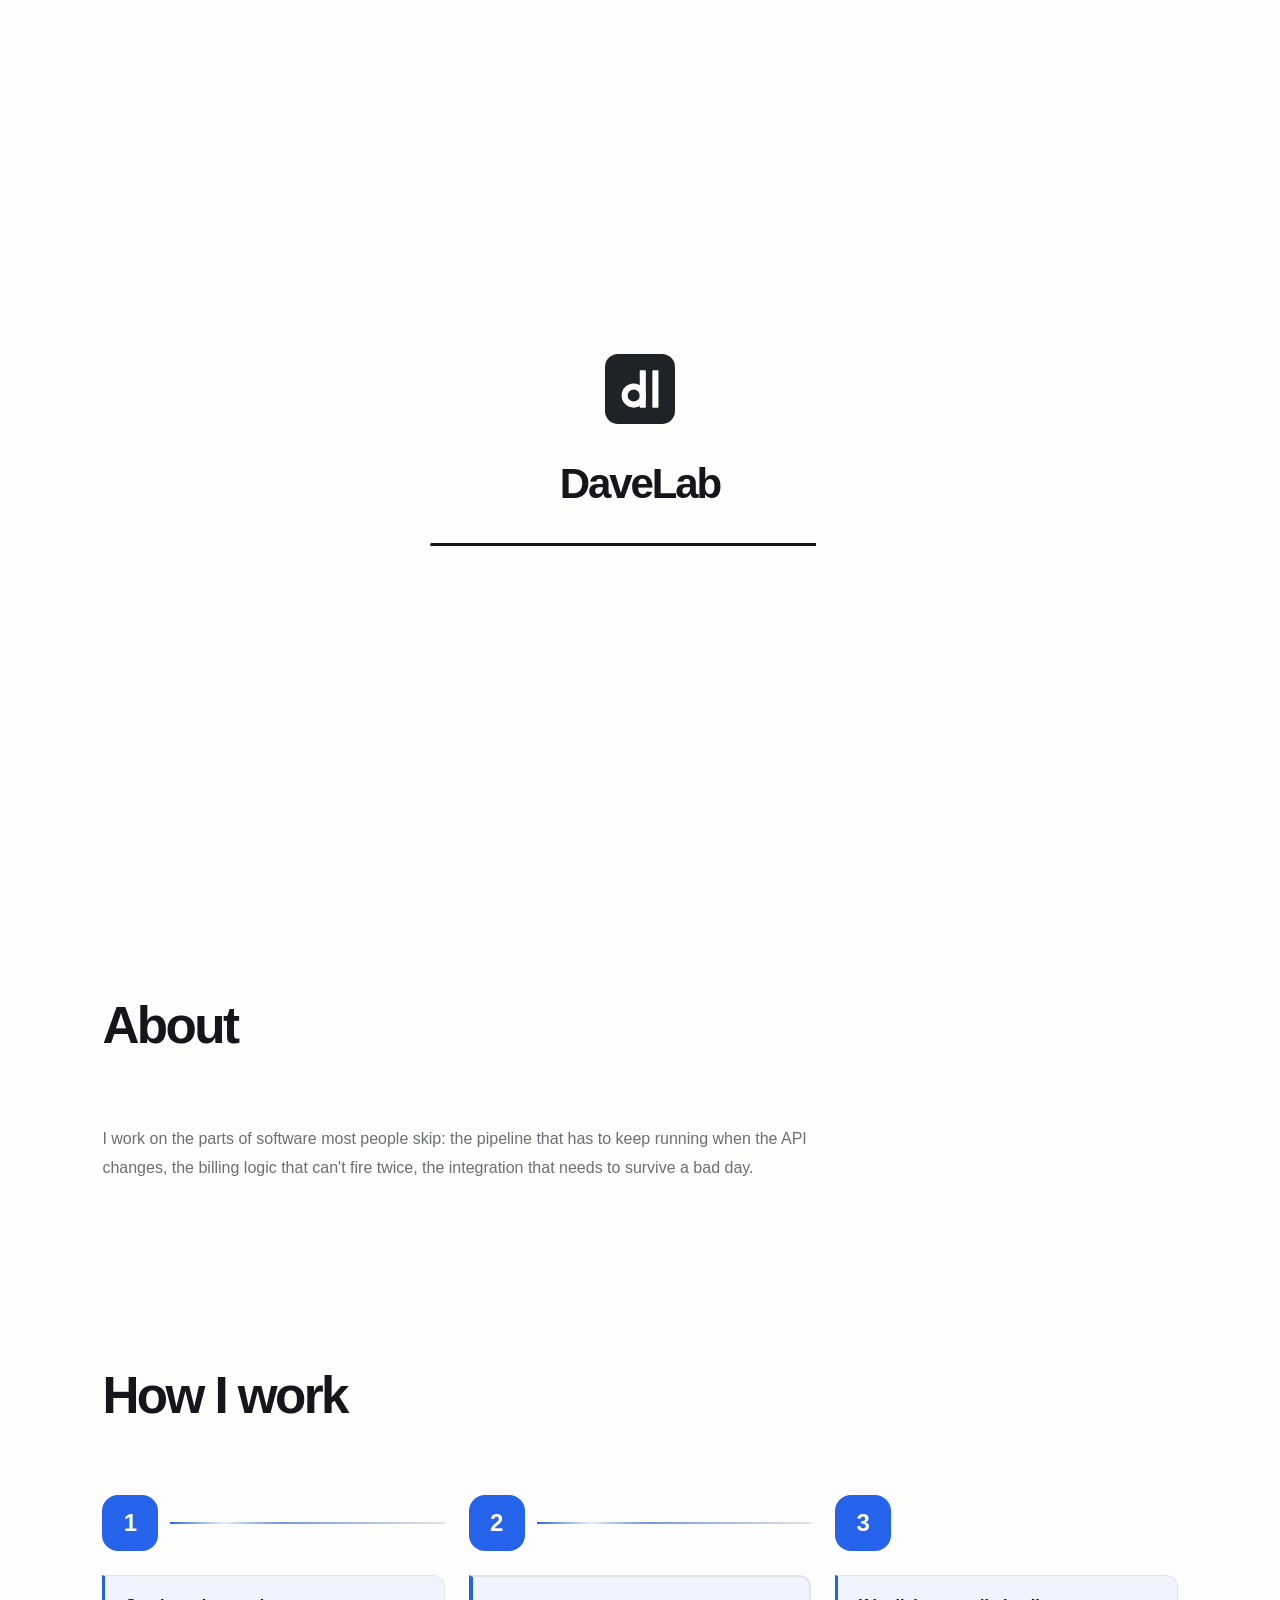
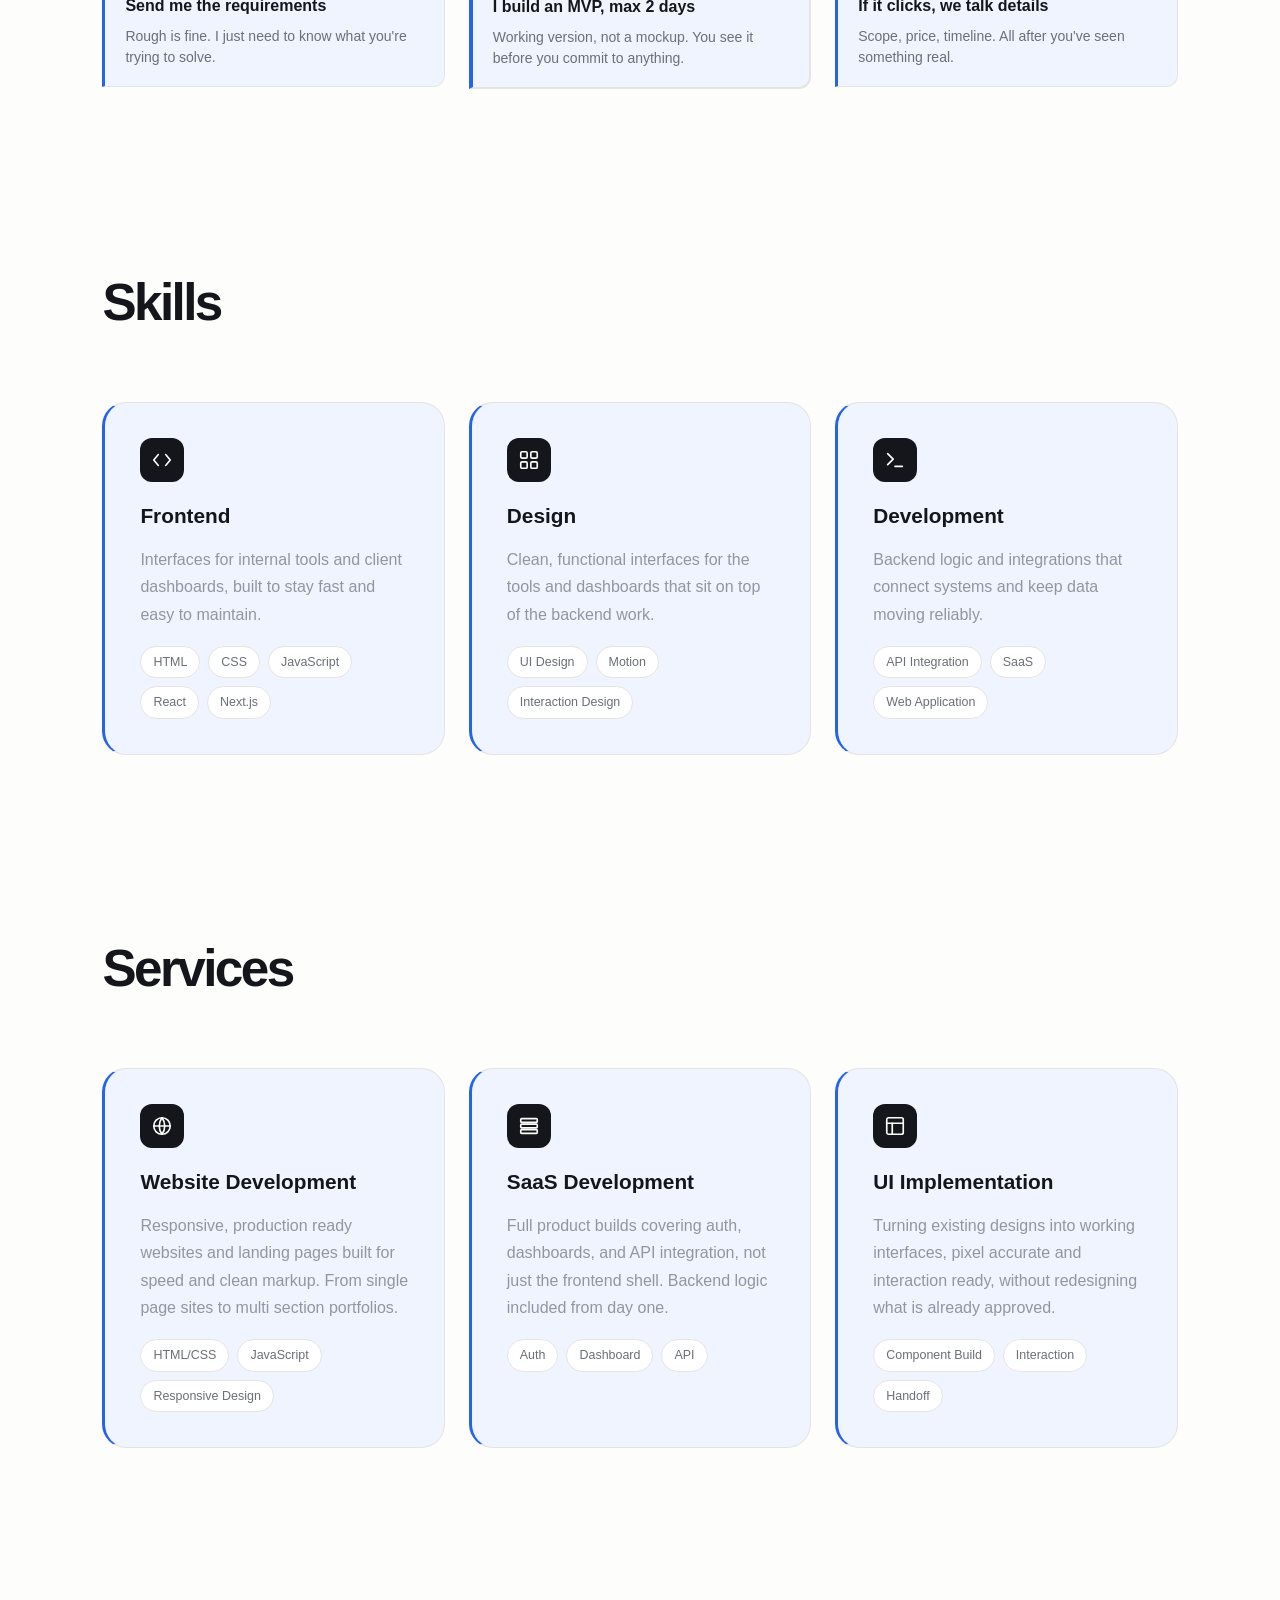
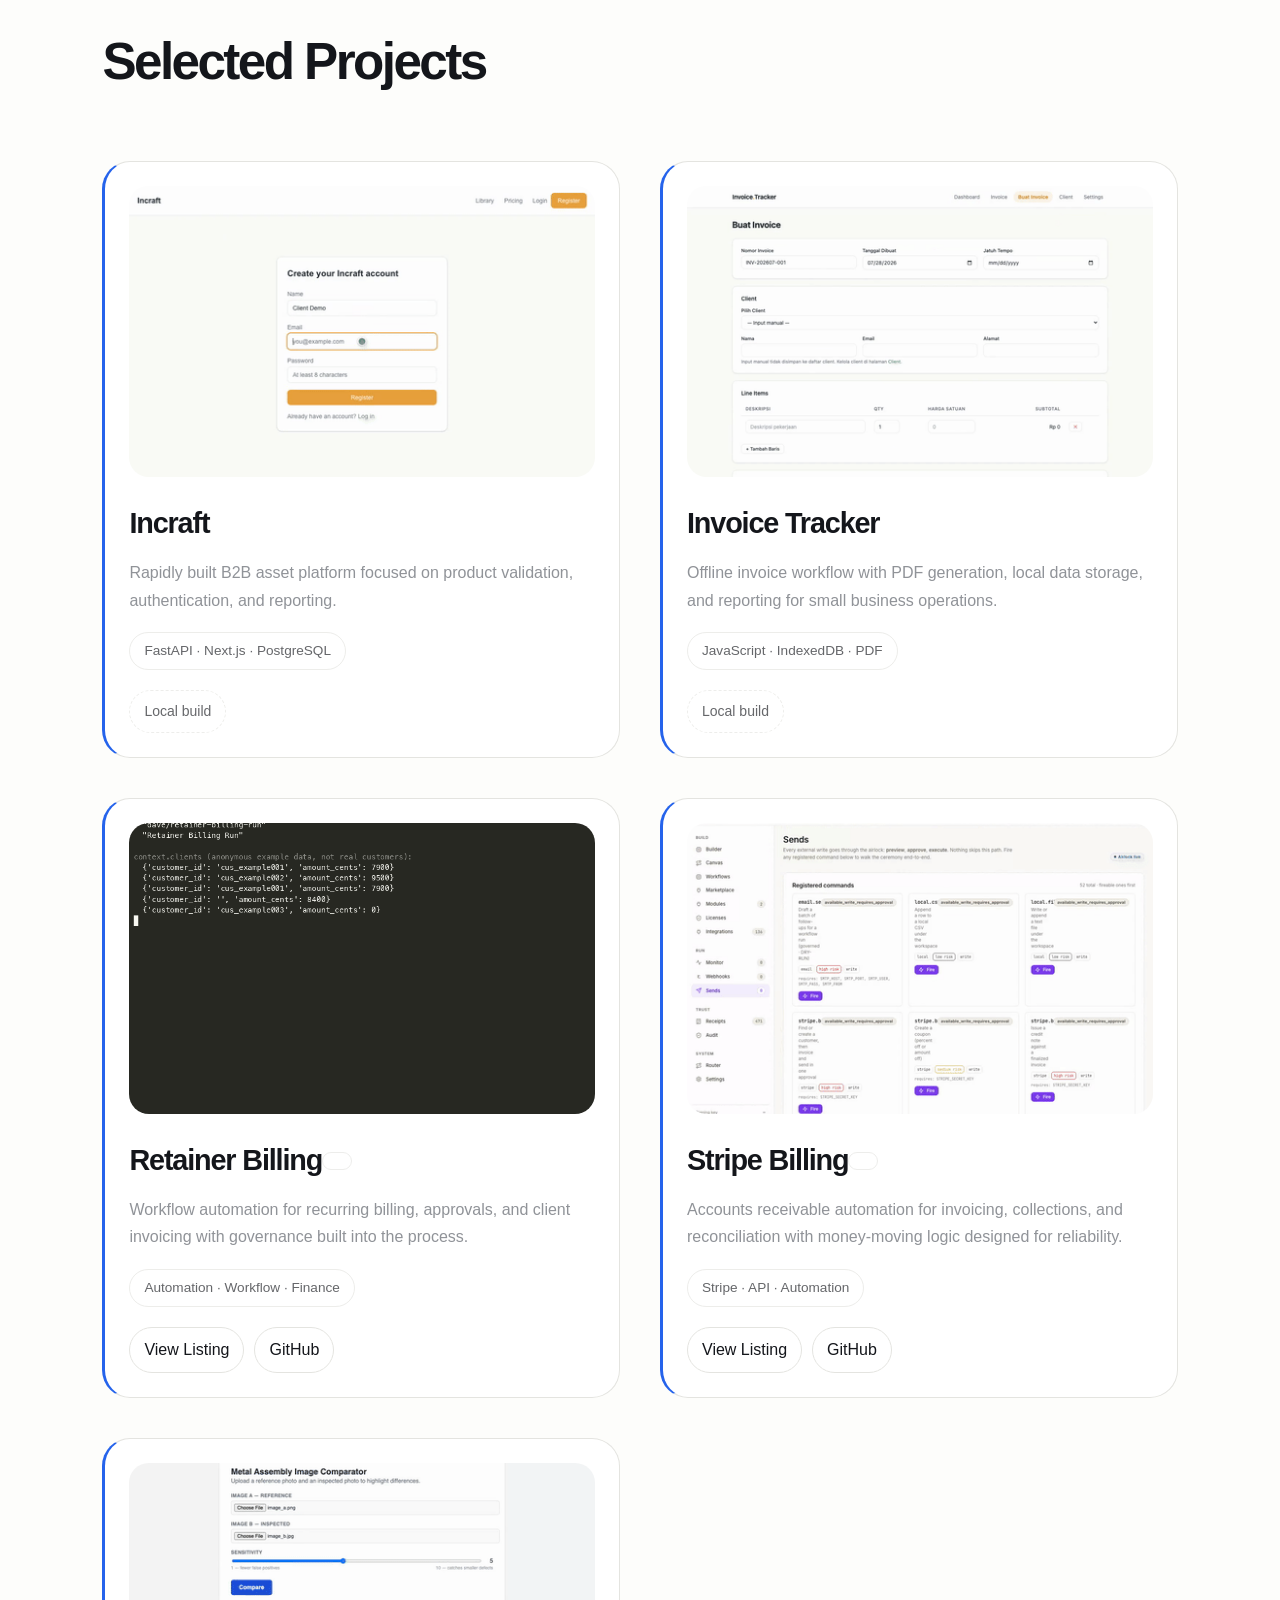
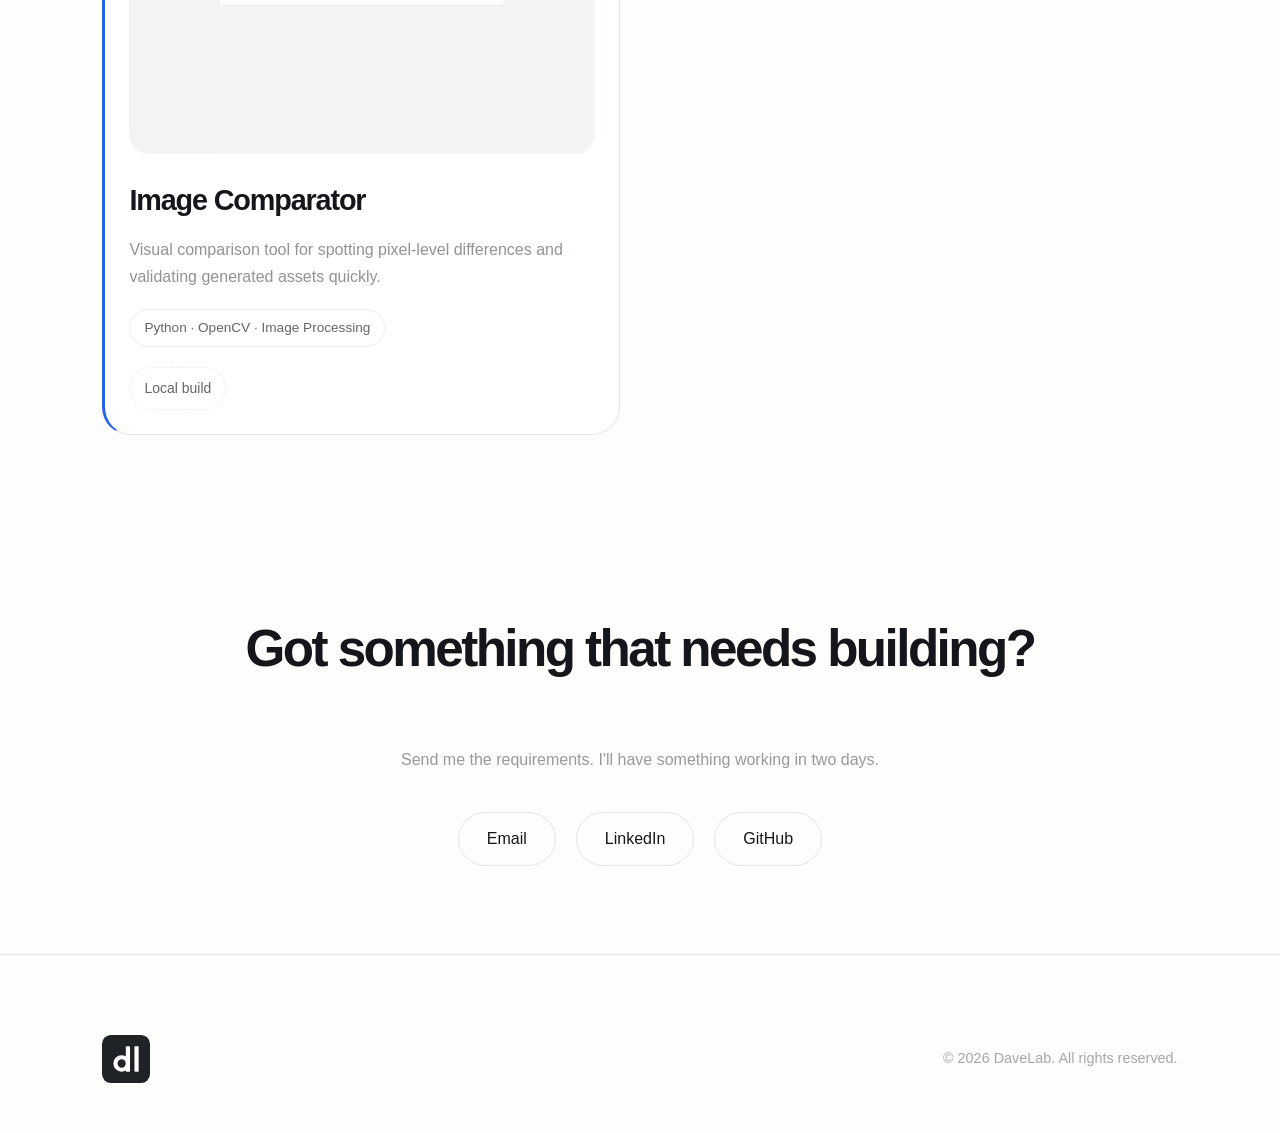
==== commit 3663b7c6: "Apply palette and content overhaul: blue accent system, project links, copy, How I work section - Fi" ====
--- a/index.html
+++ b/index.html
@@ -7,15 +7,15 @@
 
 <meta name="viewport" content="width=device-width, initial-scale=1.0">
 
-<title>DaveLab | Creative Developer</title>
-
-<meta name="description" content="DaveLab is a creative developer portfolio building digital products, websites, and interactive experiences.">
+<title>DaveLab | Automation & Backend Engineer</title>
+
+<meta name="description" content="DaveLab is a software portfolio focused on automation, API integration, and backend tooling.">
 
 <meta name="author" content="DaveLab">
 
-<meta property="og:title" content="DaveLab | Creative Developer">
-
-<meta property="og:description" content="Digital products built with motion, design, and technology.">
+<meta property="og:title" content="DaveLab | Automation & Backend Engineer">
+
+<meta property="og:description" content="Automation, API integration, and backend tooling that ships.">
 
 <meta property="og:image" content="assets/images/og-image.jpg">
 
@@ -33,6 +33,7 @@
 <link rel="stylesheet" href="css/header.css">
 <link rel="stylesheet" href="css/hero.css">
 <link rel="stylesheet" href="css/components.css">
+<link rel="stylesheet" href="css/how-it-works.css">
 <link rel="stylesheet" href="css/animation.css">
 <link rel="stylesheet" href="css/responsive.css">
 <link rel="stylesheet" href="css/footer.css">
@@ -104,20 +105,24 @@
 
 
 <p class="hero-label">
-Creative Developer
+Automation & Backend Engineer
 </p>
 
 
 <h1>
-Building digital products
-with design & technology.
+Automation and backend systems
+that ship.
 </h1>
 
 
 <p>
-I create modern websites, SaaS platforms,
-and interactive experiences focused on
-performance, usability, and visual quality.
+I build automation pipelines, API integrations, and backend tools.
+Started building seriously in early 2026. Five plus projects shipped
+since then.
+</p>
+
+<p>
+Send me what you need. I move fast.
 </p>
 
 
@@ -138,6 +143,21 @@
 </div>
 
 
+<div class="hero-visual">
+<div class="hero-card">
+<div class="hero-card-label">retainer-billing-run.log</div>
+<pre>{
+  "job": "retainer-billing-run",
+  "status": "success",
+  "invoice_id": "inv_****41",
+  "amount": "***.00",
+  "idempotency_key": "rb_9f2a****",
+  "duration_ms": 412
+}</pre>
+</div>
+</div>
+
+
 </section>
 
 
@@ -156,21 +176,68 @@
 
 <p class="content-readable">
 
-DaveLab focuses on creating digital products
-that combine clean interfaces, smooth
-interaction, and practical solutions.
-
-From landing pages to complex web applications,
-every project is designed with attention to
-performance, scalability, and user experience.
-
-</p>
-
-
-</section>
-
-
-
+I work on the parts of software most people skip: the pipeline that
+has to keep running when the API changes, the billing logic that
+can't fire twice, the integration that needs to survive a bad day.
+
+</p>
+
+
+</section>
+
+
+
+
+
+
+
+<section id="how-it-works" class="section">
+
+
+<h2>
+How I work
+</h2>
+
+
+<div class="how-steps">
+
+<div class="how-step">
+<div class="how-step-top">
+<span class="how-step-number">1</span>
+<span class="how-step-line"></span>
+</div>
+<div class="how-step-card">
+<h3>Send me the requirements</h3>
+<p>Rough is fine. I just need to know what you're trying to solve.</p>
+</div>
+</div>
+
+<div class="how-step">
+<div class="how-step-top">
+<span class="how-step-number">2</span>
+<span class="how-step-line"></span>
+</div>
+<div class="how-step-card">
+<h3>I build an MVP, max 2 days</h3>
+<p>Working version, not a mockup. You see it before you commit to anything.</p>
+</div>
+</div>
+
+<div class="how-step">
+<div class="how-step-top">
+<span class="how-step-number">3</span>
+<span class="how-step-line"></span>
+</div>
+<div class="how-step-card">
+<h3>If it clicks, we talk details</h3>
+<p>Scope, price, timeline. All after you've seen something real.</p>
+</div>
+</div>
+
+</div>
+
+
+</section>
 
 
 
@@ -187,26 +254,52 @@
 
 
 <div class="card">
+<div class="icon-badge">
+<svg viewBox="0 0 24 24" fill="none" stroke="#FDFDFB" stroke-width="1.8" stroke-linecap="round" stroke-linejoin="round"><polyline points="8 6 3 12 8 18"></polyline><polyline points="16 6 21 12 16 18"></polyline></svg>
+</div>
 <h3>Frontend</h3>
 <p>
-HTML, CSS, JavaScript, React, Next.js
-</p>
+Interfaces for internal tools and client dashboards, built to stay fast and easy to maintain.
+</p>
+<div class="tag-row">
+<span class="tag">HTML</span>
+<span class="tag">CSS</span>
+<span class="tag">JavaScript</span>
+<span class="tag">React</span>
+<span class="tag">Next.js</span>
+</div>
 </div>
 
 
 <div class="card">
+<div class="icon-badge">
+<svg viewBox="0 0 24 24" fill="none" stroke="#FDFDFB" stroke-width="1.8" stroke-linecap="round" stroke-linejoin="round"><rect x="3" y="3" width="7" height="7" rx="1.5"></rect><rect x="14" y="3" width="7" height="7" rx="1.5"></rect><rect x="3" y="14" width="7" height="7" rx="1.5"></rect><rect x="14" y="14" width="7" height="7" rx="1.5"></rect></svg>
+</div>
 <h3>Design</h3>
 <p>
-UI Design, Motion, Interaction Design
-</p>
+Clean, functional interfaces for the tools and dashboards that sit on top of the backend work.
+</p>
+<div class="tag-row">
+<span class="tag">UI Design</span>
+<span class="tag">Motion</span>
+<span class="tag">Interaction Design</span>
+</div>
 </div>
 
 
 <div class="card">
+<div class="icon-badge">
+<svg viewBox="0 0 24 24" fill="none" stroke="#FDFDFB" stroke-width="1.8" stroke-linecap="round" stroke-linejoin="round"><path d="M4 17l6-6-6-6"></path><path d="M12 19h8"></path></svg>
+</div>
 <h3>Development</h3>
 <p>
-API Integration, SaaS, Web Application
-</p>
+Backend logic and integrations that connect systems and keep data moving reliably.
+</p>
+<div class="tag-row">
+<span class="tag">API Integration</span>
+<span class="tag">SaaS</span>
+<span class="tag">Web Application</span>
+</div>
 </div>
 
 
@@ -234,44 +327,71 @@
 
 <div class="card">
 
+<div class="icon-badge">
+<svg viewBox="0 0 24 24" fill="none" stroke="#FDFDFB" stroke-width="1.8" stroke-linecap="round" stroke-linejoin="round"><circle cx="12" cy="12" r="9"></circle><path d="M3 12h18"></path><path d="M12 3a15 15 0 0 1 0 18a15 15 0 0 1 0-18z"></path></svg>
+</div>
+
 <h3>
 Website Development
 </h3>
 
 <p>
-Modern responsive websites optimized
-for performance.
-</p>
+Responsive, production ready websites and landing pages built for speed and clean markup. From single page sites to multi section portfolios.
+</p>
+
+<div class="tag-row">
+<span class="tag">HTML/CSS</span>
+<span class="tag">JavaScript</span>
+<span class="tag">Responsive Design</span>
+</div>
 
 </div>
 
 
 
 <div class="card">
+
+<div class="icon-badge">
+<svg viewBox="0 0 24 24" fill="none" stroke="#FDFDFB" stroke-width="1.8" stroke-linecap="round" stroke-linejoin="round"><rect x="3" y="4" width="18" height="4" rx="1"></rect><rect x="3" y="10" width="18" height="4" rx="1"></rect><rect x="3" y="16" width="18" height="4" rx="1"></rect></svg>
+</div>
 
 <h3>
 SaaS Development
 </h3>
 
 <p>
-Building scalable digital products
-and tools.
-</p>
+Full product builds covering auth, dashboards, and API integration, not just the frontend shell. Backend logic included from day one.
+</p>
+
+<div class="tag-row">
+<span class="tag">Auth</span>
+<span class="tag">Dashboard</span>
+<span class="tag">API</span>
+</div>
 
 </div>
 
 
 
 <div class="card">
+
+<div class="icon-badge">
+<svg viewBox="0 0 24 24" fill="none" stroke="#FDFDFB" stroke-width="1.8" stroke-linecap="round" stroke-linejoin="round"><rect x="3" y="3" width="18" height="18" rx="2"></rect><path d="M3 9h18"></path><path d="M9 21V9"></path></svg>
+</div>
 
 <h3>
 UI Implementation
 </h3>
 
 <p>
-Turning designs into polished
-interactive experiences.
-</p>
+Turning existing designs into working interfaces, pixel accurate and interaction ready, without redesigning what is already approved.
+</p>
+
+<div class="tag-row">
+<span class="tag">Component Build</span>
+<span class="tag">Interaction</span>
+<span class="tag">Handoff</span>
+</div>
 
 </div>
 
@@ -308,9 +428,7 @@
 <p>Rapidly built B2B asset platform focused on product validation, authentication, and reporting.</p>
 <span>FastAPI · Next.js · PostgreSQL</span>
 <div style="display:flex;flex-wrap:wrap;gap:10px;margin-top:20px;">
-<a href="https://davelab.dev/" target="_blank" rel="noopener noreferrer" style="padding:10px 14px;border-radius:999px;border:1px solid var(--border);text-decoration:none;color:inherit;">View Project</a>
-<a href="https://github.com/davelab10" target="_blank" rel="noopener noreferrer" style="padding:10px 14px;border-radius:999px;border:1px solid var(--border);text-decoration:none;color:inherit;">GitHub</a>
-<a href="https://davelab.dev/" target="_blank" rel="noopener noreferrer" style="padding:10px 14px;border-radius:999px;border:1px solid var(--border);text-decoration:none;color:inherit;">Live Demo</a>
+<span style="padding:10px 14px;border-radius:999px;border:1px dashed var(--border);color:inherit;opacity:.65;font-size:14px;">Local build</span>
 </div>
 </article>
 
@@ -324,9 +442,7 @@
 <p>Offline invoice workflow with PDF generation, local data storage, and reporting for small business operations.</p>
 <span>JavaScript · IndexedDB · PDF</span>
 <div style="display:flex;flex-wrap:wrap;gap:10px;margin-top:20px;">
-<a href="https://davelab.dev/" target="_blank" rel="noopener noreferrer" style="padding:10px 14px;border-radius:999px;border:1px solid var(--border);text-decoration:none;color:inherit;">View Project</a>
-<a href="https://github.com/davelab10" target="_blank" rel="noopener noreferrer" style="padding:10px 14px;border-radius:999px;border:1px solid var(--border);text-decoration:none;color:inherit;">GitHub</a>
-<a href="https://davelab.dev/" target="_blank" rel="noopener noreferrer" style="padding:10px 14px;border-radius:999px;border:1px solid var(--border);text-decoration:none;color:inherit;">Live Demo</a>
+<span style="padding:10px 14px;border-radius:999px;border:1px dashed var(--border);color:inherit;opacity:.65;font-size:14px;">Local build</span>
 </div>
 </article>
 
@@ -336,13 +452,12 @@
 <img src="assets/gif/project-3.gif" alt="Retainer Billing project preview">
 </div>
 
-<h3>Retainer Billing</h3>
+<h3>Retainer Billing<span class="project-badge-slot"></span></h3>
 <p>Workflow automation for recurring billing, approvals, and client invoicing with governance built into the process.</p>
 <span>Automation · Workflow · Finance</span>
 <div style="display:flex;flex-wrap:wrap;gap:10px;margin-top:20px;">
-<a href="https://davelab.dev/" target="_blank" rel="noopener noreferrer" style="padding:10px 14px;border-radius:999px;border:1px solid var(--border);text-decoration:none;color:inherit;">View Project</a>
-<a href="https://github.com/davelab10" target="_blank" rel="noopener noreferrer" style="padding:10px 14px;border-radius:999px;border:1px solid var(--border);text-decoration:none;color:inherit;">GitHub</a>
-<a href="https://davelab.dev/" target="_blank" rel="noopener noreferrer" style="padding:10px 14px;border-radius:999px;border:1px solid var(--border);text-decoration:none;color:inherit;">Live Demo</a>
+<a href="https://railcall.ai/marketplace/dave/retainer-billing-run" target="_blank" rel="noopener noreferrer" style="padding:10px 14px;border-radius:999px;border:1px solid var(--border);text-decoration:none;color:inherit;">View Listing</a>
+<a href="https://github.com/davelab10/railcall-retainer-billing-run" target="_blank" rel="noopener noreferrer" style="padding:10px 14px;border-radius:999px;border:1px solid var(--border);text-decoration:none;color:inherit;">GitHub</a>
 </div>
 </article>
 
@@ -352,13 +467,12 @@
 <img src="assets/gif/project-4.gif" alt="Stripe Billing project preview">
 </div>
 
-<h3>Stripe Billing</h3>
+<h3>Stripe Billing<span class="project-badge-slot"></span></h3>
 <p>Accounts receivable automation for invoicing, collections, and reconciliation with money-moving logic designed for reliability.</p>
 <span>Stripe · API · Automation</span>
 <div style="display:flex;flex-wrap:wrap;gap:10px;margin-top:20px;">
-<a href="https://davelab.dev/" target="_blank" rel="noopener noreferrer" style="padding:10px 14px;border-radius:999px;border:1px solid var(--border);text-decoration:none;color:inherit;">View Project</a>
-<a href="https://github.com/davelab10" target="_blank" rel="noopener noreferrer" style="padding:10px 14px;border-radius:999px;border:1px solid var(--border);text-decoration:none;color:inherit;">GitHub</a>
-<a href="https://davelab.dev/" target="_blank" rel="noopener noreferrer" style="padding:10px 14px;border-radius:999px;border:1px solid var(--border);text-decoration:none;color:inherit;">Live Demo</a>
+<a href="https://railcall.ai/marketplace/dave/stripe-invoicing" target="_blank" rel="noopener noreferrer" style="padding:10px 14px;border-radius:999px;border:1px solid var(--border);text-decoration:none;color:inherit;">View Listing</a>
+<a href="https://github.com/davelab10/railcall-stripe-invoicing" target="_blank" rel="noopener noreferrer" style="padding:10px 14px;border-radius:999px;border:1px solid var(--border);text-decoration:none;color:inherit;">GitHub</a>
 </div>
 </article>
 
@@ -372,9 +486,7 @@
 <p>Visual comparison tool for spotting pixel-level differences and validating generated assets quickly.</p>
 <span>Python · OpenCV · Image Processing</span>
 <div style="display:flex;flex-wrap:wrap;gap:10px;margin-top:20px;">
-<a href="https://davelab.dev/" target="_blank" rel="noopener noreferrer" style="padding:10px 14px;border-radius:999px;border:1px solid var(--border);text-decoration:none;color:inherit;">View Project</a>
-<a href="https://github.com/davelab10" target="_blank" rel="noopener noreferrer" style="padding:10px 14px;border-radius:999px;border:1px solid var(--border);text-decoration:none;color:inherit;">GitHub</a>
-<a href="https://davelab.dev/" target="_blank" rel="noopener noreferrer" style="padding:10px 14px;border-radius:999px;border:1px solid var(--border);text-decoration:none;color:inherit;">Live Demo</a>
+<span style="padding:10px 14px;border-radius:999px;border:1px dashed var(--border);color:inherit;opacity:.65;font-size:14px;">Local build</span>
 </div>
 </article>
 
@@ -394,12 +506,12 @@
 
 
 <h2>
-Let's Work Together
+Got something that needs building?
 </h2>
 
 
 <p>
-Have a project, workflow, or integration idea that needs to be built cleanly and reliably? I’m available for freelance work and product builds that need thoughtful execution.
+Send me the requirements. I'll have something working in two days.
 </p>
 
 
@@ -419,8 +531,6 @@
 
 </div>
 
-<p style="margin-top:24px;opacity:.75;">Open for automation projects, web apps, and workflow tooling.</p>
-
 
 </section>
 
--- a/css/globals.css
+++ b/css/globals.css
@@ -235,9 +235,9 @@
 
 ::selection {
 
-  background: var(--color-2);
-
-  color: var(--color-5);
+  background: var(--accent);
+
+  color: var(--bg);
 
 }
 
--- a/css/theme.css
+++ b/css/theme.css
@@ -1,31 +1,28 @@
 /* FILE: css/theme.css */
 
-/* Palette (user-provided) */
+/* Palette (established brand tokens) */
 :root {
-  --color-1: #2C3E50; /* darkest */
-  --color-2: #34495E;
-  --color-3: #7F8C8D;
-  --color-4: #BDC3C7;
-  --color-5: #ECF0F1; /* lightest */
-
-  /* Theme tokens */
-  --bg: var(--color-5);
-  --surface: var(--color-4);
-  --text: var(--color-1);
-  --text-muted: rgba(44,62,80,0.72);
-  --border: rgba(44,62,80,0.08);
-  --accent: var(--color-2);
+  --bg: #FDFDFB;              /* page background */
+  --tint: #F5F5F2;            /* neutral tint (surfaces, thumbnails) */
+  --tint-blue: #EFF4FF;       /* pale blue tint (card backgrounds, near-white) */
+  --card: #FFFFFF;            /* default card background */
+  --surface: var(--tint);
+  --border: #E4E4E0;
+  --text: #14161B;            /* primary text */
+  --text-secondary: #6B6F76;  /* body copy */
+  --text-muted: #9A9DA3;      /* de-emphasized / meta text */
+  --accent: #2563EB;          /* brand blue */
 }
 
 
 /* Optional light-theme overrides (kept for compatibility) */
 [data-theme="light"] {
-  --bg: #f7f5ef;
-  --surface: #ffffff;
-  --text: #111111;
-  --text-muted: rgba(17,17,17,.7);
-  --border: rgba(17,17,17,.12);
-  --accent: #111111;
+  --bg: #FDFDFB;
+  --surface: #FFFFFF;
+  --text: #14161B;
+  --text-muted: #9A9DA3;
+  --border: #E4E4E0;
+  --accent: #2563EB;
 }
 
 
@@ -57,7 +54,7 @@
 }
 
 p {
-  color: var(--text-muted);
+  color: var(--text-secondary);
 }
 
 /* Surface and borders */
--- a/css/utilities.css
+++ b/css/utilities.css
@@ -0,0 +1,403 @@
+/* FILE: css/utilities.css */
+
+
+/* =====================================
+   DISPLAY
+===================================== */
+
+
+.hidden {
+
+  display:none !important;
+
+}
+
+
+.block {
+
+  display:block;
+
+}
+
+
+.flex {
+
+  display:flex;
+
+}
+
+
+.inline-flex {
+
+  display:inline-flex;
+
+}
+
+
+
+
+
+/* =====================================
+   FLEX HELPERS
+===================================== */
+
+
+.items-center {
+
+  align-items:center;
+
+}
+
+
+.items-start {
+
+  align-items:flex-start;
+
+}
+
+
+.items-end {
+
+  align-items:flex-end;
+
+}
+
+
+.justify-center {
+
+  justify-content:center;
+
+}
+
+
+.justify-between {
+
+  justify-content:space-between;
+
+}
+
+
+.justify-end {
+
+  justify-content:flex-end;
+
+}
+
+
+
+
+
+/* =====================================
+   DIRECTION
+===================================== */
+
+
+.flex-col {
+
+  flex-direction:column;
+
+}
+
+
+.flex-row {
+
+  flex-direction:row;
+
+}
+
+
+
+
+
+/* =====================================
+   POSITION
+===================================== */
+
+
+.relative {
+
+  position:relative;
+
+}
+
+
+.absolute {
+
+  position:absolute;
+
+}
+
+
+.fixed {
+
+  position:fixed;
+
+}
+
+
+
+
+
+/* =====================================
+   WIDTH / HEIGHT
+===================================== */
+
+
+.w-full {
+
+  width:100%;
+
+}
+
+
+.h-full {
+
+  height:100%;
+
+}
+
+
+.min-h-screen {
+
+  min-height:100vh;
+
+}
+
+
+
+
+
+/* =====================================
+   SPACING
+===================================== */
+
+
+.mx-auto {
+
+  margin-inline:auto;
+
+}
+
+
+.mt-auto {
+
+  margin-top:auto;
+
+}
+
+
+.mb-auto {
+
+  margin-bottom:auto;
+
+}
+
+
+
+
+
+/* =====================================
+   TEXT
+===================================== */
+
+
+.text-center {
+
+  text-align:center;
+
+}
+
+
+.uppercase {
+
+  text-transform:uppercase;
+
+}
+
+
+.tracking-wide {
+
+  letter-spacing:.15em;
+
+}
+
+
+.font-bold {
+
+  font-weight:700;
+
+}
+
+
+
+
+
+/* =====================================
+   COLORS
+===================================== */
+
+
+.opacity-50 {
+
+  opacity:.5;
+
+}
+
+
+.opacity-70 {
+
+  opacity:.7;
+
+}
+
+
+
+
+
+/* =====================================
+   OVERFLOW
+===================================== */
+
+
+.overflow-hidden {
+
+  overflow:hidden;
+
+}
+
+
+.overflow-visible {
+
+  overflow:visible;
+
+}
+
+
+
+
+
+/* =====================================
+   RADIUS
+===================================== */
+
+
+.rounded {
+
+  border-radius:16px;
+
+}
+
+
+.rounded-xl {
+
+  border-radius:32px;
+
+}
+
+
+.rounded-full {
+
+  border-radius:999px;
+
+}
+
+
+
+
+
+/* =====================================
+   TRANSITION
+===================================== */
+
+
+.transition {
+
+  transition:
+
+    all .3s cubic-bezier(.2,.8,.2,1);
+
+}
+
+
+
+
+
+/* =====================================
+   GPU OPTIMIZATION
+===================================== */
+
+
+.gpu {
+
+
+  transform:
+
+    translateZ(0);
+
+
+  will-change:
+
+    transform;
+
+}
+
+
+
+
+
+/* =====================================
+   POINTER
+===================================== */
+
+
+.pointer {
+
+  cursor:pointer;
+
+}
+
+
+
+
+
+/* =====================================
+   DESKTOP ONLY
+===================================== */
+
+
+@media(max-width:900px){
+
+
+  .desktop-only {
+
+
+    display:none !important;
+
+
+  }
+
+
+}
+
+
+
+
+
+/* =====================================
+   MOBILE ONLY
+===================================== */
+
+
+@media(min-width:901px){
+
+
+  .mobile-only {
+
+
+    display:none !important;
+
+
+  }
+
+
+}
--- a/css/noise.css
+++ b/css/noise.css
@@ -0,0 +1,170 @@
+/* FILE: css/noise.css */
+
+
+/* =====================================
+   GLOBAL NOISE OVERLAY
+===================================== */
+
+
+body::before {
+
+
+  content:"";
+
+
+  position:
+
+    fixed;
+
+
+  inset:
+
+    0;
+
+
+  width:
+
+    100%;
+
+
+  height:
+
+    100%;
+
+
+  pointer-events:
+
+    none;
+
+
+  z-index:
+
+    9998;
+
+
+  opacity:
+
+    .035;
+
+
+  background-image:
+
+    url("data:image/svg+xml,%3Csvg viewBox='0 0 180 180' xmlns='http://www.w3.org/2000/svg'%3E%3Cfilter id='n'%3E%3CfeTurbulence type='fractalNoise' baseFrequency='.9' numOctaves='3' stitchTiles='stitch'/%3E%3C/filter%3E%3Crect width='180' height='180' filter='url(%23n)'/%3E%3C/svg%3E");
+
+
+  background-repeat:
+
+    repeat;
+
+
+  mix-blend-mode:
+
+    soft-light;
+
+
+}
+
+
+
+
+
+/* =====================================
+   LIGHT MODE
+===================================== */
+
+
+[data-theme="light"] body::before {
+
+
+  opacity:
+
+    .025;
+
+
+  mix-blend-mode:
+
+    multiply;
+
+
+}
+
+
+
+
+
+/* =====================================
+   OPTIONAL NOISE CLASS
+===================================== */
+
+
+.noise {
+
+
+  position:
+
+    relative;
+
+
+}
+
+
+
+
+
+.noise::after {
+
+
+  content:"";
+
+
+  position:
+
+    absolute;
+
+
+  inset:
+
+    0;
+
+
+  pointer-events:
+
+    none;
+
+
+  opacity:
+
+    .04;
+
+
+  background-image:
+
+    url("data:image/svg+xml,%3Csvg viewBox='0 0 180 180' xmlns='http://www.w3.org/2000/svg'%3E%3Cfilter id='n'%3E%3CfeTurbulence type='fractalNoise' baseFrequency='.8' numOctaves='2'/%3E%3C/filter%3E%3Crect width='180' height='180' filter='url(%23n)'/%3E%3C/svg%3E");
+
+
+}
+
+
+
+
+
+/* =====================================
+   REDUCED MOTION
+===================================== */
+
+
+@media(prefers-reduced-motion:reduce){
+
+
+  body::before {
+
+
+    display:
+
+      none;
+
+
+  }
+
+
+}
--- a/css/effects.css
+++ b/css/effects.css
@@ -0,0 +1,486 @@
+/* FILE: css/effects.css */
+
+
+/* =====================================
+   GLASS EFFECT
+===================================== */
+
+
+.glass {
+
+
+  background:
+
+    rgba(255,255,255,.06);
+
+
+  backdrop-filter:
+
+    blur(24px);
+
+
+  -webkit-backdrop-filter:
+
+    blur(24px);
+
+
+  border:
+
+    1px solid rgba(255,255,255,.1);
+
+
+}
+
+
+
+
+
+[data-theme="light"] .glass {
+
+
+  background:
+
+    rgba(0,0,0,.04);
+
+
+  border-color:
+
+    rgba(0,0,0,.08);
+
+
+}
+
+
+
+
+
+/* =====================================
+   GLOW EFFECT
+===================================== */
+
+
+.glow {
+
+
+  position:
+
+    relative;
+
+
+}
+
+
+
+
+
+.glow::before {
+
+
+  content:"";
+
+
+  position:
+
+    absolute;
+
+
+  inset:
+
+    -40px;
+
+
+  background:
+
+
+    radial-gradient(
+
+      circle,
+
+      rgba(255,255,255,.18),
+
+      transparent 70%
+
+    );
+
+
+  filter:
+
+    blur(50px);
+
+
+  opacity:
+
+    0;
+
+
+  transition:
+
+    opacity .5s ease;
+
+
+  pointer-events:
+
+    none;
+
+
+}
+
+
+
+
+
+.glow:hover::before {
+
+
+  opacity:
+
+    1;
+
+
+}
+
+
+
+
+
+/* =====================================
+   IMAGE HOVER ZOOM
+===================================== */
+
+
+.image-hover {
+
+
+  overflow:
+
+    hidden;
+
+
+}
+
+
+
+
+
+.image-hover img {
+
+
+  transition:
+
+
+    transform .8s cubic-bezier(.2,.8,.2,1),
+
+    filter .5s ease;
+
+
+}
+
+
+
+
+
+.image-hover:hover img {
+
+
+  transform:
+
+    scale(1.08);
+
+
+}
+
+
+
+
+
+/* =====================================
+   IMAGE DARK OVERLAY
+===================================== */
+
+
+.image-overlay {
+
+
+  position:
+
+    relative;
+
+
+}
+
+
+
+
+
+.image-overlay::after {
+
+
+  content:"";
+
+
+  position:
+
+    absolute;
+
+
+  inset:
+
+    0;
+
+
+  background:
+
+    linear-gradient(
+
+      180deg,
+
+      transparent,
+
+      rgba(0,0,0,.4)
+
+    );
+
+
+  opacity:
+
+    0;
+
+
+  transition:
+
+    opacity .4s ease;
+
+
+}
+
+
+
+
+
+.image-overlay:hover::after {
+
+
+  opacity:
+
+    1;
+
+
+}
+
+
+
+
+
+/* =====================================
+   CARD HOVER
+===================================== */
+
+
+.project-card {
+
+
+  transition:
+
+
+    transform .5s cubic-bezier(.2,.8,.2,1);
+
+
+}
+
+
+
+
+
+.project-card:hover {
+
+
+  transform:
+
+    translateY(-8px);
+
+
+}
+
+
+
+
+
+/* =====================================
+   BORDER SHINE
+===================================== */
+
+
+.border-shine {
+
+
+  position:
+
+    relative;
+
+
+  overflow:
+
+    hidden;
+
+
+}
+
+
+
+
+
+.border-shine::before {
+
+
+  content:"";
+
+
+  position:
+
+    absolute;
+
+
+  top:
+
+    0;
+
+
+  left:
+
+    -100%;
+
+
+  width:
+
+    50%;
+
+
+  height:
+
+    100%;
+
+
+  background:
+
+
+    linear-gradient(
+
+      90deg,
+
+      transparent,
+
+      rgba(255,255,255,.25),
+
+      transparent
+
+    );
+
+
+  transition:
+
+    left .8s ease;
+
+
+}
+
+
+
+
+
+.border-shine:hover::before {
+
+
+  left:
+
+    150%;
+
+
+}
+
+
+
+
+
+/* =====================================
+   BLUR BACKGROUND ORB
+===================================== */
+
+
+.orb {
+
+
+  position:
+
+    absolute;
+
+
+  border-radius:
+
+    50%;
+
+
+  filter:
+
+    blur(80px);
+
+
+  pointer-events:
+
+    none;
+
+
+}
+
+
+
+
+
+/* =====================================
+   LIGHT MODE
+===================================== */
+
+
+[data-theme="light"] .glow::before {
+
+
+  background:
+
+
+    radial-gradient(
+
+      circle,
+
+      rgba(0,0,0,.12),
+
+      transparent 70%
+
+    );
+
+
+}
+
+
+
+
+
+/* =====================================
+   REDUCED MOTION
+===================================== */
+
+
+@media(prefers-reduced-motion:reduce){
+
+
+  .project-card,
+  .image-hover img {
+
+
+    transition:
+
+      none;
+
+
+  }
+
+
+}
--- a/css/header.css
+++ b/css/header.css
@@ -64,13 +64,13 @@
     1px solid rgba(255, 255, 255, 0.08);
 
   /* header should be darker than page background for contrast */
-  background: var(--color-2);
+  background: var(--text);
 
   border-bottom:
 
     1px solid rgba(0,0,0,0.06);
 
-  color: var(--color-5);
+  color: var(--bg);
 
 
   transition:
--- a/css/hero.css
+++ b/css/hero.css
@@ -0,0 +1,566 @@
+/* FILE: css/hero.css */
+
+
+/* =====================================
+   HERO SECTION
+===================================== */
+
+
+.hero {
+
+  min-height:
+
+    100vh;
+
+
+  display:
+
+    flex;
+
+
+  align-items:
+
+    center;
+
+
+  justify-content:
+
+    space-between;
+
+
+  gap:
+
+    48px;
+
+
+  padding:
+
+    140px 8vw 100px;
+
+
+}
+
+
+
+
+
+.hero-content {
+
+  max-width:
+
+    900px;
+
+
+}
+
+
+
+
+
+/* =====================================
+   HERO VISUAL (floating card)
+===================================== */
+
+
+.hero-visual {
+
+  flex-shrink:
+
+    0;
+
+}
+
+
+.hero-card {
+
+  width:
+
+    260px;
+
+
+  background:
+
+    var(--tint-blue);
+
+
+  border:
+
+    1px solid var(--border);
+
+
+  border-radius:
+
+    20px;
+
+
+  padding:
+
+    22px;
+
+
+  box-shadow:
+
+    0 20px 45px rgba(20,22,27,.08);
+
+
+  transform:
+
+    rotate(-3deg);
+
+
+  animation:
+
+    heroCardFloat 5s ease-in-out infinite;
+
+}
+
+
+.hero-card-label {
+
+  font-family:
+
+    ui-monospace, "SFMono-Regular", Menlo, monospace;
+
+
+  font-size:
+
+    10.5px;
+
+
+  letter-spacing:
+
+    .12em;
+
+
+  text-transform:
+
+    uppercase;
+
+
+  color:
+
+    var(--text-muted);
+
+
+  margin-bottom:
+
+    12px;
+
+}
+
+
+.hero-card pre {
+
+  margin:
+
+    0;
+
+
+  font-family:
+
+    ui-monospace, "SFMono-Regular", Menlo, monospace;
+
+
+  font-size:
+
+    12px;
+
+
+  line-height:
+
+    1.7;
+
+
+  color:
+
+    var(--text);
+
+
+  white-space:
+
+    pre-wrap;
+
+}
+
+
+@keyframes heroCardFloat {
+
+  0%, 100% {
+
+    transform:
+
+      rotate(-3deg) translateY(0);
+
+  }
+
+
+  50% {
+
+    transform:
+
+      rotate(-3deg) translateY(-10px);
+
+  }
+
+}
+
+
+
+
+
+/* =====================================
+   HERO LABEL
+===================================== */
+
+
+.hero-label {
+
+
+  display:
+
+    inline-block;
+
+
+  margin-bottom:
+
+    24px;
+
+
+  font-size:
+
+    .85rem;
+
+
+  letter-spacing:
+
+    .25em;
+
+
+  text-transform:
+
+    uppercase;
+
+
+  opacity:
+
+    .65;
+
+
+}
+
+
+
+
+
+/* =====================================
+   HERO TITLE
+===================================== */
+
+
+.hero h1 {
+
+
+  max-width:
+
+    900px;
+
+
+  font-size:
+
+    clamp(3rem,7vw,6.5rem);
+
+
+  line-height:
+
+    .95;
+
+
+  letter-spacing:
+
+    -.06em;
+
+
+  font-weight:
+
+    700;
+
+
+  margin:
+
+    0 0 35px;
+
+
+}
+
+
+
+
+
+/* =====================================
+   HERO DESCRIPTION
+===================================== */
+
+
+.hero p:not(.hero-label) {
+
+
+  max-width:
+
+    620px;
+
+
+  font-size:
+
+    1.15rem;
+
+
+  line-height:
+
+    1.8;
+
+
+  opacity:
+
+    .75;
+
+
+}
+
+
+
+
+
+/* =====================================
+   HERO ACTION
+===================================== */
+
+
+.hero-actions {
+
+
+  display:
+
+    flex;
+
+
+  gap:
+
+    18px;
+
+
+  margin-top:
+
+    45px;
+
+
+}
+
+
+
+
+
+.hero-actions .button {
+
+
+  padding:
+
+    16px 32px;
+
+
+  border-radius:
+
+    999px;
+
+
+  border:
+
+    1px solid var(--border);
+
+
+}
+
+
+
+
+
+.hero-actions .button:first-child {
+
+
+  background:
+
+    var(--text);
+
+
+  color:
+
+    var(--bg);
+
+
+}
+
+
+
+
+
+/* =====================================
+   LOGO SUPPORT
+===================================== */
+
+
+.logo img,
+.loader-logo,
+footer img {
+
+
+  width:
+
+    42px;
+
+
+  height:
+
+    42px;
+
+
+  object-fit:
+
+    contain;
+
+
+}
+
+
+
+
+
+/* =====================================
+   HERO MOTION
+===================================== */
+
+
+.hero-content {
+
+
+  animation:
+
+    heroEnter 1s ease forwards;
+
+
+}
+
+
+
+
+
+@keyframes heroEnter {
+
+
+  from {
+
+
+    opacity:
+
+      0;
+
+
+    transform:
+
+      translateY(40px);
+
+
+  }
+
+
+
+  to {
+
+
+    opacity:
+
+      1;
+
+
+    transform:
+
+      translateY(0);
+
+
+  }
+
+
+}
+
+
+
+
+
+/* =====================================
+   MOBILE
+===================================== */
+
+
+@media(max-width:900px){
+
+
+.hero {
+
+
+  padding:
+
+    120px 24px 80px;
+
+}
+
+
+.hero-visual {
+
+
+  display:
+
+    none;
+
+}
+
+
+
+.hero h1 {
+
+
+  font-size:
+
+    clamp(2.8rem,12vw,4rem);
+
+
+}
+
+
+
+.hero-actions {
+
+
+  flex-direction:
+
+    column;
+
+
+}
+
+
+
+.hero-actions .button {
+
+
+  width:
+
+    100%;
+
+
+  justify-content:
+
+    center;
+
+
+}
+
+
+}
--- a/css/components.css
+++ b/css/components.css
@@ -11,7 +11,7 @@
 
   padding:
 
-    120px 8vw;
+    88px 8vw;
 
 
 }
@@ -62,6 +62,11 @@
     1px solid var(--border);
 
 
+  border-left:
+
+    3px solid var(--accent);
+
+
   border-radius:
 
     24px;
@@ -69,7 +74,7 @@
 
   background:
 
-    var(--card);
+    var(--tint-blue);
 
 
   transition:
@@ -136,6 +141,47 @@
 
     .7;
 
+
+}
+
+
+.icon-badge {
+
+  width: 44px;
+  height: 44px;
+  border-radius: 12px;
+  background: var(--text);
+  display: flex;
+  align-items: center;
+  justify-content: center;
+  margin-bottom: 18px;
+
+}
+
+.icon-badge svg {
+
+  width: 22px;
+  height: 22px;
+
+}
+
+.tag-row {
+
+  display: flex;
+  flex-wrap: wrap;
+  gap: 8px;
+  margin-top: 18px;
+
+}
+
+.tag-row .tag {
+
+  font-size: .78rem;
+  padding: 6px 12px;
+  border-radius: 999px;
+  border: 1px solid var(--border);
+  background: var(--card);
+  color: var(--text-secondary);
 
 }
 
@@ -225,6 +271,11 @@
     1px solid var(--border);
 
 
+  border-left:
+
+    3px solid var(--accent);
+
+
   border-radius:
 
     28px;
@@ -467,24 +518,24 @@
 
 .button,
 .magnetic.button {
-  background: var(--color-2);
-  color: var(--color-5);
+  background: var(--text);
+  color: var(--bg);
   border: 1px solid var(--border);
 }
 
 .contact-cta {
-  background: var(--color-1);
-  color: var(--color-5);
+  background: var(--text);
+  color: var(--bg);
   border: 1px solid rgba(0,0,0,0.08);
 }
 
 .button:hover,
 .magnetic.button:hover {
-  background: var(--color-1);
+  background: var(--accent);
 }
 
 .contact-cta:hover {
-  filter: brightness(0.95);
+  background: var(--accent);
 }
 
 
@@ -561,7 +612,7 @@
 
   padding:
 
-    80px 24px;
+    56px 24px;
 
 
 }
--- a/css/how-it-works.css
+++ b/css/how-it-works.css
@@ -0,0 +1,125 @@
+/* FILE: css/how-it-works.css */
+
+.how-steps {
+  display: flex;
+  gap: 0;
+  align-items: flex-start;
+  margin-top: 36px;
+}
+
+.how-step {
+  flex: 1;
+  display: flex;
+  flex-direction: column;
+  position: relative;
+  padding: 0 12px;
+}
+
+.how-step:first-child {
+  padding-left: 0;
+}
+
+.how-step:last-child {
+  padding-right: 0;
+}
+
+.how-step-top {
+  display: flex;
+  align-items: center;
+  width: 100%;
+}
+
+.how-step-number {
+  flex-shrink: 0;
+  width: 56px;
+  height: 56px;
+  border-radius: 16px;
+  background: var(--accent);
+  color: #fff;
+  display: flex;
+  align-items: center;
+  justify-content: center;
+  font-size: 24px;
+  font-weight: 800;
+}
+
+.how-step-line {
+  flex: 1;
+  height: 2px;
+  margin-left: 12px;
+  background: linear-gradient(90deg, var(--accent), var(--border));
+  position: relative;
+  overflow: hidden;
+}
+
+.how-step-line::after {
+  content: "";
+  position: absolute;
+  inset: 0;
+  width: 40%;
+  background: linear-gradient(90deg, transparent, rgba(255,255,255,.85), transparent);
+  animation: how-line-shimmer 3.5s linear infinite;
+}
+
+@keyframes how-line-shimmer {
+  from { transform: translateX(-100%); }
+  to { transform: translateX(350%); }
+}
+
+.how-step:last-child .how-step-line {
+  display: none;
+}
+
+.how-step-card {
+  margin-top: 24px;
+  border: 1px solid var(--border);
+  border-left: 3px solid var(--accent);
+  border-radius: 0 12px 12px 0;
+  padding: 18px 20px;
+  background: var(--tint-blue);
+  transition: transform .25s ease, border-color .25s ease, box-shadow .25s ease;
+}
+
+.how-step:nth-child(2) .how-step-card {
+  border-width: 2px;
+  border-left-width: 4px;
+}
+
+.how-step-card:hover {
+  transform: translateY(-4px);
+  border-color: var(--accent);
+  box-shadow: 0 12px 24px rgba(37, 99, 235, 0.14);
+}
+
+.how-step-card h3 {
+  font-size: 16px;
+  margin: 0 0 8px;
+  color: var(--text);
+}
+
+.how-step-card p {
+  margin: 0;
+  font-size: 14px;
+  color: var(--text-secondary);
+}
+
+@media (prefers-reduced-motion: reduce) {
+  .how-step-line::after {
+    animation: none;
+  }
+}
+
+@media (max-width: 900px) {
+  .how-steps {
+    flex-direction: column;
+    gap: 32px;
+  }
+
+  .how-step {
+    padding: 0;
+  }
+
+  .how-step-line {
+    display: none;
+  }
+}
--- a/css/animation.css
+++ b/css/animation.css
@@ -0,0 +1,424 @@
+/* FILE: css/animation.css */
+
+
+/* =====================================
+   GLOBAL TRANSITION
+===================================== */
+
+
+* {
+
+  transition-timing-function:
+
+    cubic-bezier(.2,.8,.2,1);
+
+}
+
+
+
+
+
+/* =====================================
+   REVEAL ANIMATION
+===================================== */
+
+
+.reveal {
+
+
+  opacity:0;
+
+
+  transform:
+
+    translateY(50px);
+
+
+  transition:
+
+
+    opacity .9s ease,
+
+    transform .9s ease;
+
+
+}
+
+
+
+
+
+.reveal.visible {
+
+
+  opacity:1;
+
+
+  transform:
+
+    translateY(0);
+
+
+}
+
+
+
+
+
+/* =====================================
+   FADE UP
+===================================== */
+
+
+.fade-up {
+
+
+  opacity:0;
+
+
+  transform:
+
+    translateY(30px);
+
+
+  animation:
+
+    fadeUp .8s ease forwards;
+
+
+}
+
+
+
+
+
+@keyframes fadeUp {
+
+
+  from {
+
+
+    opacity:0;
+
+
+    transform:
+
+      translateY(30px);
+
+
+  }
+
+
+  to {
+
+
+    opacity:1;
+
+
+    transform:
+
+      translateY(0);
+
+
+  }
+
+
+}
+
+
+
+
+
+/* =====================================
+   FADE IN
+===================================== */
+
+
+.fade-in {
+
+
+  opacity:0;
+
+
+  animation:
+
+    fadeIn .8s ease forwards;
+
+
+}
+
+
+
+
+
+@keyframes fadeIn {
+
+
+  from {
+
+
+    opacity:0;
+
+
+  }
+
+
+  to {
+
+
+    opacity:1;
+
+
+  }
+
+
+}
+
+
+
+
+
+/* =====================================
+   SCALE REVEAL
+===================================== */
+
+
+.scale-reveal {
+
+
+  opacity:0;
+
+
+  transform:
+
+    scale(.95);
+
+
+  transition:
+
+
+    opacity .8s ease,
+
+    transform .8s ease;
+
+
+}
+
+
+
+.scale-reveal.active {
+
+
+  opacity:1;
+
+
+  transform:
+
+    scale(1);
+
+
+}
+
+
+
+
+
+/* =====================================
+   HOVER LIFT
+===================================== */
+
+
+.hover-lift {
+
+
+  transition:
+
+    transform .5s ease,
+
+    box-shadow .5s ease;
+
+
+}
+
+
+
+.hover-lift:hover {
+
+
+  transform:
+
+    translateY(-10px);
+
+
+}
+
+
+
+
+
+/* =====================================
+   FLOATING MOTION
+===================================== */
+
+
+@keyframes float {
+
+
+  0% {
+
+
+    transform:
+
+      translateY(0);
+
+
+  }
+
+
+  50% {
+
+
+    transform:
+
+      translateY(-12px);
+
+
+  }
+
+
+  100% {
+
+
+    transform:
+
+      translateY(0);
+
+
+  }
+
+
+}
+
+
+
+
+
+/* =====================================
+   SHIMMER EFFECT
+===================================== */
+
+
+.shimmer {
+
+
+  position:relative;
+
+
+  overflow:hidden;
+
+
+}
+
+
+
+
+
+.shimmer::after {
+
+
+  content:"";
+
+
+  position:absolute;
+
+
+  top:0;
+
+
+  left:-100%;
+
+
+  width:50%;
+
+
+  height:100%;
+
+
+  background:
+
+
+    linear-gradient(
+
+      90deg,
+
+      transparent,
+
+      rgba(255,255,255,.15),
+
+      transparent
+
+    );
+
+
+  animation:
+
+
+    shimmer 2.5s infinite;
+
+
+}
+
+
+
+
+
+@keyframes shimmer {
+
+
+  from {
+
+
+    left:-100%;
+
+
+  }
+
+
+  to {
+
+
+    left:200%;
+
+
+  }
+
+
+}
+
+
+
+
+
+/* =====================================
+   REDUCED MOTION
+===================================== */
+
+
+@media(prefers-reduced-motion:reduce){
+
+
+  *,
+  *::before,
+  *::after {
+
+
+    animation:none !important;
+
+
+    transition:none !important;
+
+
+  }
+
+
+}
--- a/css/responsive.css
+++ b/css/responsive.css
@@ -0,0 +1,381 @@
+/* FILE: css/responsive.css */
+
+
+/* =====================================
+   LARGE SCREEN
+===================================== */
+
+
+@media(min-width:1400px){
+
+
+  .projects-container {
+
+
+    max-width:
+
+      1500px;
+
+
+  }
+
+
+
+  .hero-content {
+
+
+    max-width:
+
+      1100px;
+
+
+  }
+
+
+}
+
+
+
+
+
+/* =====================================
+   LAPTOP
+===================================== */
+
+
+@media(max-width:1200px){
+
+
+  .header {
+
+
+    padding-inline:
+
+      40px;
+
+
+  }
+
+
+
+  .projects {
+
+
+    padding-inline:
+
+      40px;
+
+
+  }
+
+
+
+  .project-card {
+
+
+    gap:
+
+      50px;
+
+
+  }
+
+
+}
+
+
+
+
+
+/* =====================================
+   TABLET
+===================================== */
+
+
+@media(max-width:1024px){
+
+
+  .project-card {
+
+
+    grid-template-columns:
+
+      1fr;
+
+
+  }
+
+
+
+  .project-media {
+
+
+    height:
+
+      65vh;
+
+
+  }
+
+
+
+  .project-info {
+
+
+    max-width:
+
+      600px;
+
+
+  }
+
+
+
+  .hero {
+
+
+    align-items:
+
+      flex-end;
+
+
+  }
+
+
+
+  .hero-content {
+
+
+    padding-bottom:
+
+      80px;
+
+
+  }
+
+
+}
+
+
+
+
+
+/* =====================================
+   MOBILE
+===================================== */
+
+
+@media(max-width:900px){
+
+
+  body {
+
+
+    overflow-x:
+
+      hidden;
+
+
+  }
+
+
+
+  .hero {
+
+
+    min-height:
+
+      100svh;
+
+
+  }
+
+
+
+  .hero-content h1 {
+
+
+    letter-spacing:
+
+      -.05em;
+
+
+  }
+
+
+
+  .projects-container {
+
+
+    gap:
+
+      90px;
+
+
+  }
+
+
+
+  .project-media {
+
+
+    height:
+
+      55vh;
+
+
+  }
+
+
+
+  .project-info p {
+
+
+    font-size:
+
+      16px;
+
+
+  }
+
+
+
+  footer {
+
+
+    padding:
+
+      50px 20px;
+
+
+  }
+
+
+}
+
+
+
+
+
+/* =====================================
+   SMALL MOBILE
+===================================== */
+
+
+@media(max-width:480px){
+
+
+  .hero-content span {
+
+
+    font-size:
+
+      12px;
+
+
+  }
+
+
+
+  .hero-content h1 {
+
+
+    font-size:
+
+      44px;
+
+
+  }
+
+
+
+  .hero-content p {
+
+
+    font-size:
+
+      15px;
+
+
+  }
+
+
+
+  .button {
+
+
+    width:
+
+      100%;
+
+
+  }
+
+
+
+  .project-media {
+
+
+    height:
+
+      45vh;
+
+
+    border-radius:
+
+      20px;
+
+
+  }
+
+
+
+  .project-info h3 {
+
+
+    font-size:
+
+      36px;
+
+
+  }
+
+
+}
+
+
+
+
+
+/* =====================================
+   TOUCH DEVICES
+===================================== */
+
+
+@media(hover:none){
+
+
+  .project-media img {
+
+
+    transform:
+
+      none !important;
+
+
+  }
+
+
+
+  .magnetic {
+
+
+    transform:
+
+      none !important;
+
+
+  }
+
+
+}
--- a/css/footer.css
+++ b/css/footer.css
@@ -0,0 +1,272 @@
+/* FILE: css/footer.css */
+
+
+/* =====================================
+   FOOTER
+===================================== */
+
+
+footer {
+
+
+  width:
+
+    100%;
+
+
+  padding:
+
+    80px 8vw 50px;
+
+
+  display:
+
+    flex;
+
+
+  align-items:
+
+    center;
+
+
+  justify-content:
+
+    space-between;
+
+
+  gap:
+
+    30px;
+
+
+  border-top:
+
+    1px solid var(--border);
+
+
+}
+
+
+
+
+
+/* =====================================
+   FOOTER LOGO
+===================================== */
+
+
+footer img {
+
+
+  width:
+
+    48px;
+
+
+  height:
+
+    48px;
+
+
+  object-fit:
+
+    contain;
+
+
+}
+
+
+
+
+
+footer p {
+
+
+  margin:
+
+    0;
+
+
+  opacity:
+
+    .6;
+
+
+  font-size:
+
+    .9rem;
+
+
+}
+
+
+
+
+
+/* =====================================
+   FOOTER BRAND
+===================================== */
+
+
+footer .footer-brand {
+
+
+  display:
+
+    flex;
+
+
+  align-items:
+
+    center;
+
+
+  gap:
+
+    14px;
+
+
+}
+
+
+
+
+
+footer .footer-brand span {
+
+
+  font-size:
+
+    1.2rem;
+
+
+  font-weight:
+
+    700;
+
+
+  letter-spacing:
+
+    -.04em;
+
+
+}
+
+
+
+
+
+/* =====================================
+   FOOTER LINKS
+===================================== */
+
+
+footer a {
+
+
+  color:
+
+    inherit;
+
+
+  text-decoration:
+
+    none;
+
+
+  opacity:
+
+    .7;
+
+
+  transition:
+
+    opacity .3s ease;
+
+
+}
+
+
+
+
+
+footer a:hover {
+
+
+  opacity:
+
+    1;
+
+
+}
+
+
+
+
+
+/* =====================================
+   LIGHT MODE
+===================================== */
+
+
+[data-theme="light"] footer {
+
+
+  border-color:
+
+    rgba(0,0,0,.1);
+
+
+}
+
+
+
+
+
+/* =====================================
+   MOBILE
+===================================== */
+
+
+@media(max-width:900px){
+
+
+footer {
+
+
+  padding:
+
+    60px 24px 40px;
+
+
+  flex-direction:
+
+    column;
+
+
+  align-items:
+
+    flex-start;
+
+
+}
+
+
+
+footer img {
+
+
+  width:
+
+    42px;
+
+
+  height:
+
+    42px;
+
+
+}
+
+
+}
--- a/css/preloader.css
+++ b/css/preloader.css
@@ -0,0 +1,371 @@
+/* FILE: css/preloader.css */
+
+
+/* =====================================
+   PRELOADER
+===================================== */
+
+
+.preloader {
+
+
+  position:
+
+    fixed;
+
+
+  inset:
+
+    0;
+
+
+  width:
+
+    100%;
+
+
+  height:
+
+    100%;
+
+
+  display:
+
+    flex;
+
+
+  align-items:
+
+    center;
+
+
+  justify-content:
+
+    center;
+
+
+  flex-direction:
+
+    column;
+
+
+  background:
+
+    var(--bg);
+
+
+  z-index:
+
+    99999;
+
+
+  transition:
+
+
+    opacity 1s ease,
+
+    visibility 1s ease;
+
+
+}
+
+
+
+
+
+.preloader.hide {
+
+
+  opacity:
+
+    0;
+
+
+  visibility:
+
+    hidden;
+
+
+}
+
+
+
+
+
+/* =====================================
+   LOADER CONTENT
+===================================== */
+
+
+.loader {
+
+
+  width:
+
+    min(420px,80vw);
+
+
+  display:
+
+    flex;
+
+
+  align-items:
+
+    center;
+
+
+  justify-content:
+
+    center;
+
+
+  flex-direction:
+
+    column;
+
+
+  gap:
+
+    28px;
+
+
+}
+
+
+
+
+
+.loader-logo {
+
+
+  width:
+
+    70px;
+
+
+  height:
+
+    70px;
+
+
+  object-fit:
+
+    contain;
+
+
+  animation:
+
+    logoPulse 2s ease infinite;
+
+
+}
+
+
+
+
+
+.loader h2 {
+
+
+  margin:
+
+    0;
+
+
+  font-size:
+
+    42px;
+
+
+  letter-spacing:
+
+    -.05em;
+
+
+  font-weight:
+
+    700;
+
+
+}
+
+
+
+
+
+.loader-bar {
+
+
+  width:
+
+    100%;
+
+
+  height:
+
+    3px;
+
+
+  overflow:
+
+    hidden;
+
+
+  background:
+
+    rgba(255,255,255,.15);
+
+
+  border-radius:
+
+    999px;
+
+
+}
+
+
+
+
+
+.loader-progress {
+
+
+  width:
+
+    0%;
+
+
+  height:
+
+    100%;
+
+
+  background:
+
+    var(--text);
+
+
+  transition:
+
+    width .3s ease;
+
+
+}
+
+
+
+
+
+@keyframes logoPulse {
+
+
+  0%,100% {
+
+
+    transform:
+
+      scale(1);
+
+
+    opacity:
+
+      .7;
+
+
+  }
+
+
+
+  50% {
+
+
+    transform:
+
+      scale(1.08);
+
+
+    opacity:
+
+      1;
+
+
+  }
+
+
+}
+
+
+
+
+
+/* =====================================
+   LIGHT MODE
+===================================== */
+
+
+[data-theme="light"] .loader-bar {
+
+
+  background:
+
+    rgba(0,0,0,.12);
+
+
+}
+
+
+
+
+
+[data-theme="light"] .loader-progress {
+
+
+  background:
+
+    #000;
+
+
+}
+
+
+
+
+
+/* =====================================
+   MOBILE
+===================================== */
+
+
+@media(max-width:900px){
+
+
+  .loader-logo {
+
+
+    width:
+
+      55px;
+
+
+    height:
+
+      55px;
+
+
+  }
+
+
+
+  .loader h2 {
+
+
+    font-size:
+
+      34px;
+
+
+  }
+
+
+}
--- a/css/magnetic.css
+++ b/css/magnetic.css
@@ -0,0 +1,251 @@
+/* FILE: css/magnetic.css */
+
+
+/* =====================================
+   MAGNETIC ELEMENT BASE
+===================================== */
+
+
+.magnetic {
+
+
+  display:
+
+    inline-flex;
+
+
+  align-items:
+
+    center;
+
+
+  justify-content:
+
+    center;
+
+
+  position:
+
+    relative;
+
+
+  will-change:
+
+    transform;
+
+
+  transition:
+
+
+    transform .45s cubic-bezier(.2,.8,.2,1);
+
+
+}
+
+
+
+
+
+/* =====================================
+   MAGNETIC BUTTON
+===================================== */
+
+
+.magnetic.button {
+
+
+  position:
+
+    relative;
+
+
+  overflow:
+
+    hidden;
+
+
+  isolation:
+
+    isolate;
+
+
+}
+
+
+
+
+
+/* =====================================
+   BUTTON INNER GLOW
+===================================== */
+
+
+.magnetic.button::before {
+
+
+  content:"";
+
+
+  position:
+
+    absolute;
+
+
+  inset:
+
+    0;
+
+
+  background:
+
+
+    radial-gradient(
+
+      circle at center,
+
+      rgba(255,255,255,.25),
+
+      transparent 60%
+
+    );
+
+
+  opacity:
+
+    0;
+
+
+  transition:
+
+    opacity .4s ease;
+
+
+  z-index:
+
+    -1;
+
+
+}
+
+
+
+
+
+.magnetic.button:hover::before {
+
+
+  opacity:
+
+    1;
+
+
+}
+
+
+
+
+
+/* =====================================
+   MAGNETIC ACTIVE
+===================================== */
+
+
+.magnetic.active {
+
+
+  transform:
+
+    scale(1.05);
+
+
+}
+
+
+
+
+
+/* =====================================
+   LIGHT MODE
+===================================== */
+
+
+[data-theme="light"] .magnetic.button::before {
+
+
+  background:
+
+
+    radial-gradient(
+
+      circle at center,
+
+      rgba(0,0,0,.15),
+
+      transparent 60%
+
+    );
+
+
+}
+
+
+
+
+
+/* =====================================
+   MOBILE DISABLE
+===================================== */
+
+
+@media(max-width:900px){
+
+
+  .magnetic {
+
+
+    transform:
+
+      none !important;
+
+
+  }
+
+
+
+  .magnetic.button:hover::before {
+
+
+    opacity:
+
+      0;
+
+
+  }
+
+
+}
+
+
+
+
+
+/* =====================================
+   REDUCED MOTION
+===================================== */
+
+
+@media(prefers-reduced-motion:reduce){
+
+
+  .magnetic {
+
+
+    transition:
+
+      none;
+
+
+  }
+
+
+}
--- a/css/seo.css
+++ b/css/seo.css
@@ -0,0 +1,261 @@
+/* FILE: css/seo.css */
+
+
+/* =====================================
+   SEO HELPER ELEMENTS
+===================================== */
+
+
+/*
+  Digunakan untuk elemen yang tetap
+  terbaca oleh search engine dan
+  screen reader tetapi tidak tampil
+  secara visual.
+*/
+
+
+.visually-hidden {
+
+
+  position:
+
+    absolute;
+
+
+  width:
+
+    1px;
+
+
+  height:
+
+    1px;
+
+
+  padding:
+
+    0;
+
+
+  margin:
+
+    -1px;
+
+
+  overflow:
+
+    hidden;
+
+
+  clip:
+
+    rect(
+
+      0,
+
+      0,
+
+      0,
+
+      0
+
+    );
+
+
+  white-space:
+
+    nowrap;
+
+
+  border:
+
+    0;
+
+
+}
+
+
+
+
+
+/* =====================================
+   ACCESSIBLE FOCUS
+===================================== */
+
+
+a:focus-visible,
+button:focus-visible {
+
+
+  outline:
+
+    2px solid currentColor;
+
+
+  outline-offset:
+
+    5px;
+
+
+}
+
+
+
+
+
+/* =====================================
+   SKIP LINK
+===================================== */
+
+
+.skip-link {
+
+
+  position:
+
+    fixed;
+
+
+  top:
+
+    -100px;
+
+
+  left:
+
+    20px;
+
+
+  padding:
+
+    12px 20px;
+
+
+  border-radius:
+
+    999px;
+
+
+  background:
+
+    var(--text);
+
+
+  color:
+
+    var(--bg);
+
+
+  z-index:
+
+    99999;
+
+
+  transition:
+
+    top .3s ease;
+
+
+}
+
+
+
+
+
+.skip-link:focus {
+
+
+  top:
+
+    20px;
+
+
+}
+
+
+
+
+
+/* =====================================
+   SEMANTIC CONTENT
+===================================== */
+
+
+.content-readable {
+
+
+  max-width:
+
+    720px;
+
+
+  line-height:
+
+    1.8;
+
+
+}
+
+
+
+
+
+/* =====================================
+   IMAGE ACCESSIBILITY SUPPORT
+===================================== */
+
+
+img {
+
+
+  height:
+
+    auto;
+
+
+}
+
+
+
+
+
+/* =====================================
+   PRINT SUPPORT
+===================================== */
+
+
+@media print {
+
+
+  .header,
+  .custom-cursor,
+  .preloader,
+  .theme-toggle {
+
+
+    display:
+
+      none !important;
+
+
+  }
+
+
+
+  body {
+
+
+    background:
+
+      #ffffff;
+
+
+    color:
+
+      #000000;
+
+
+  }
+
+
+}
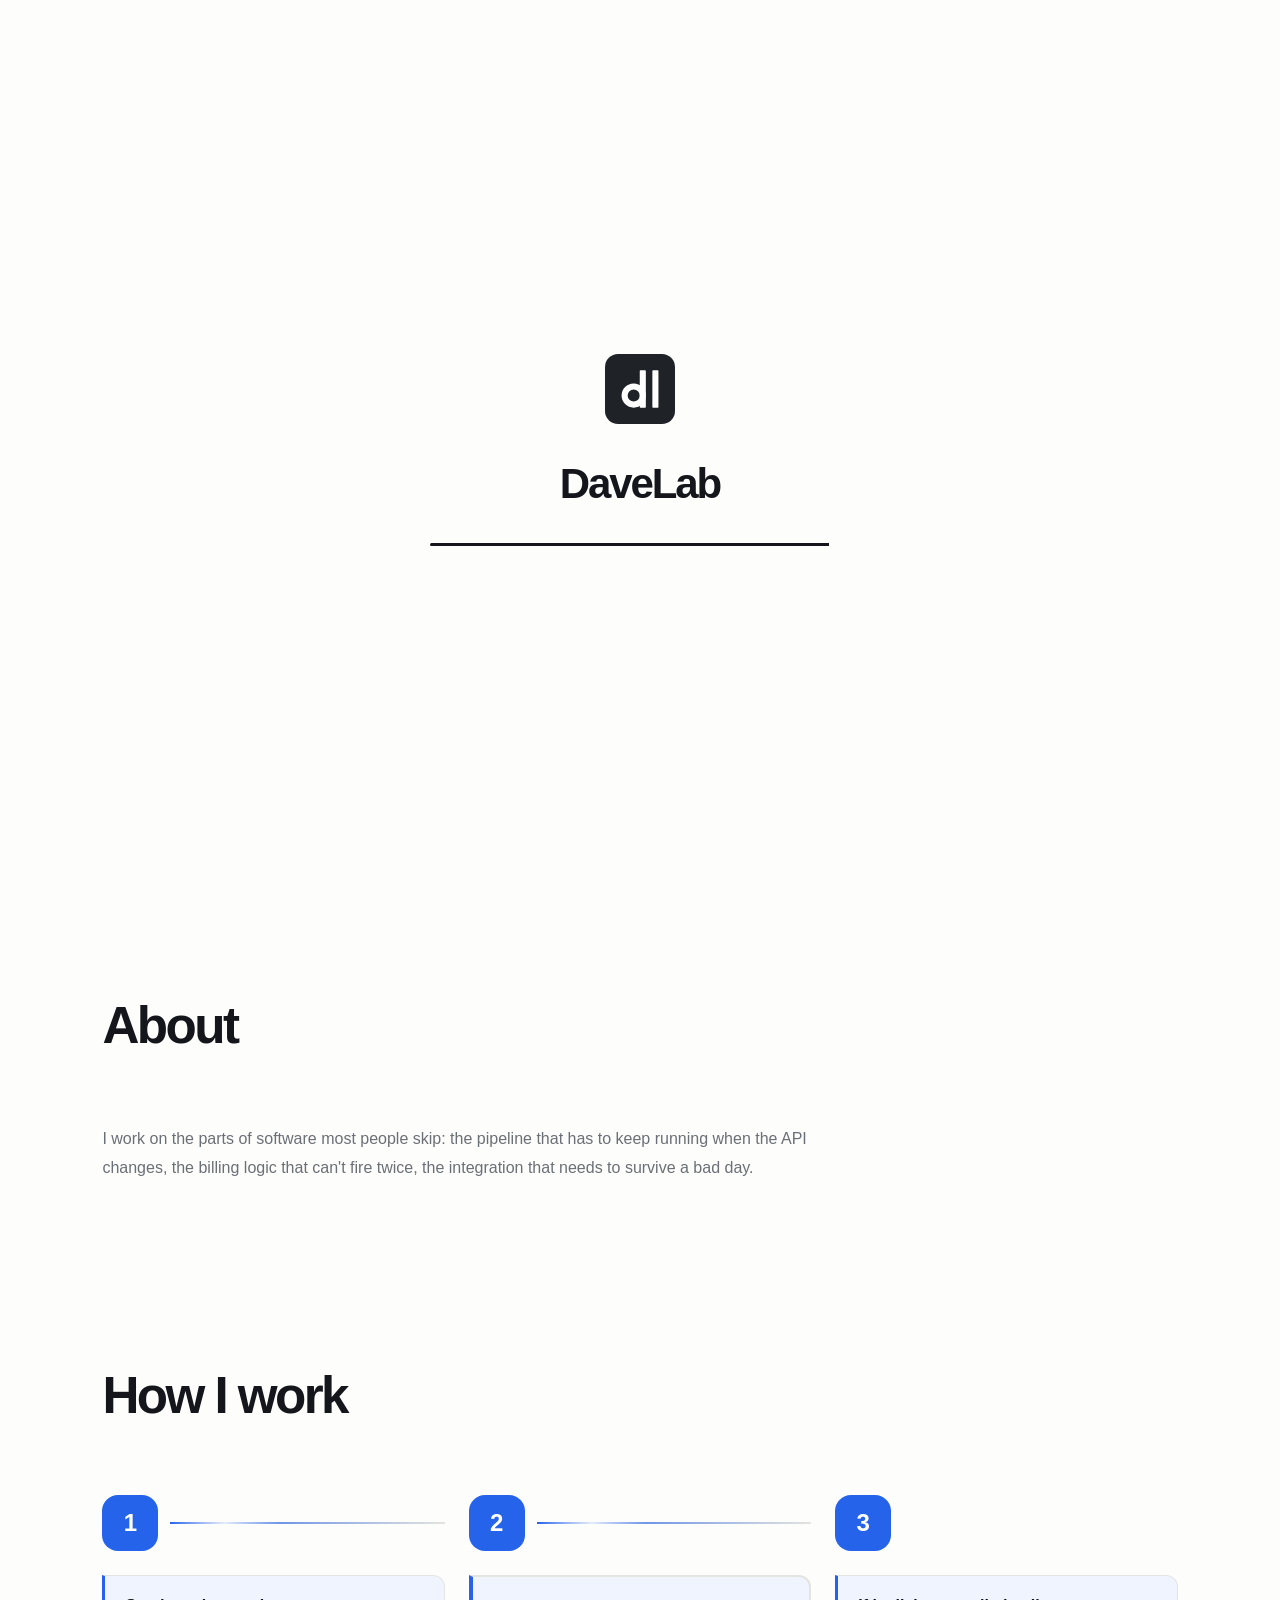
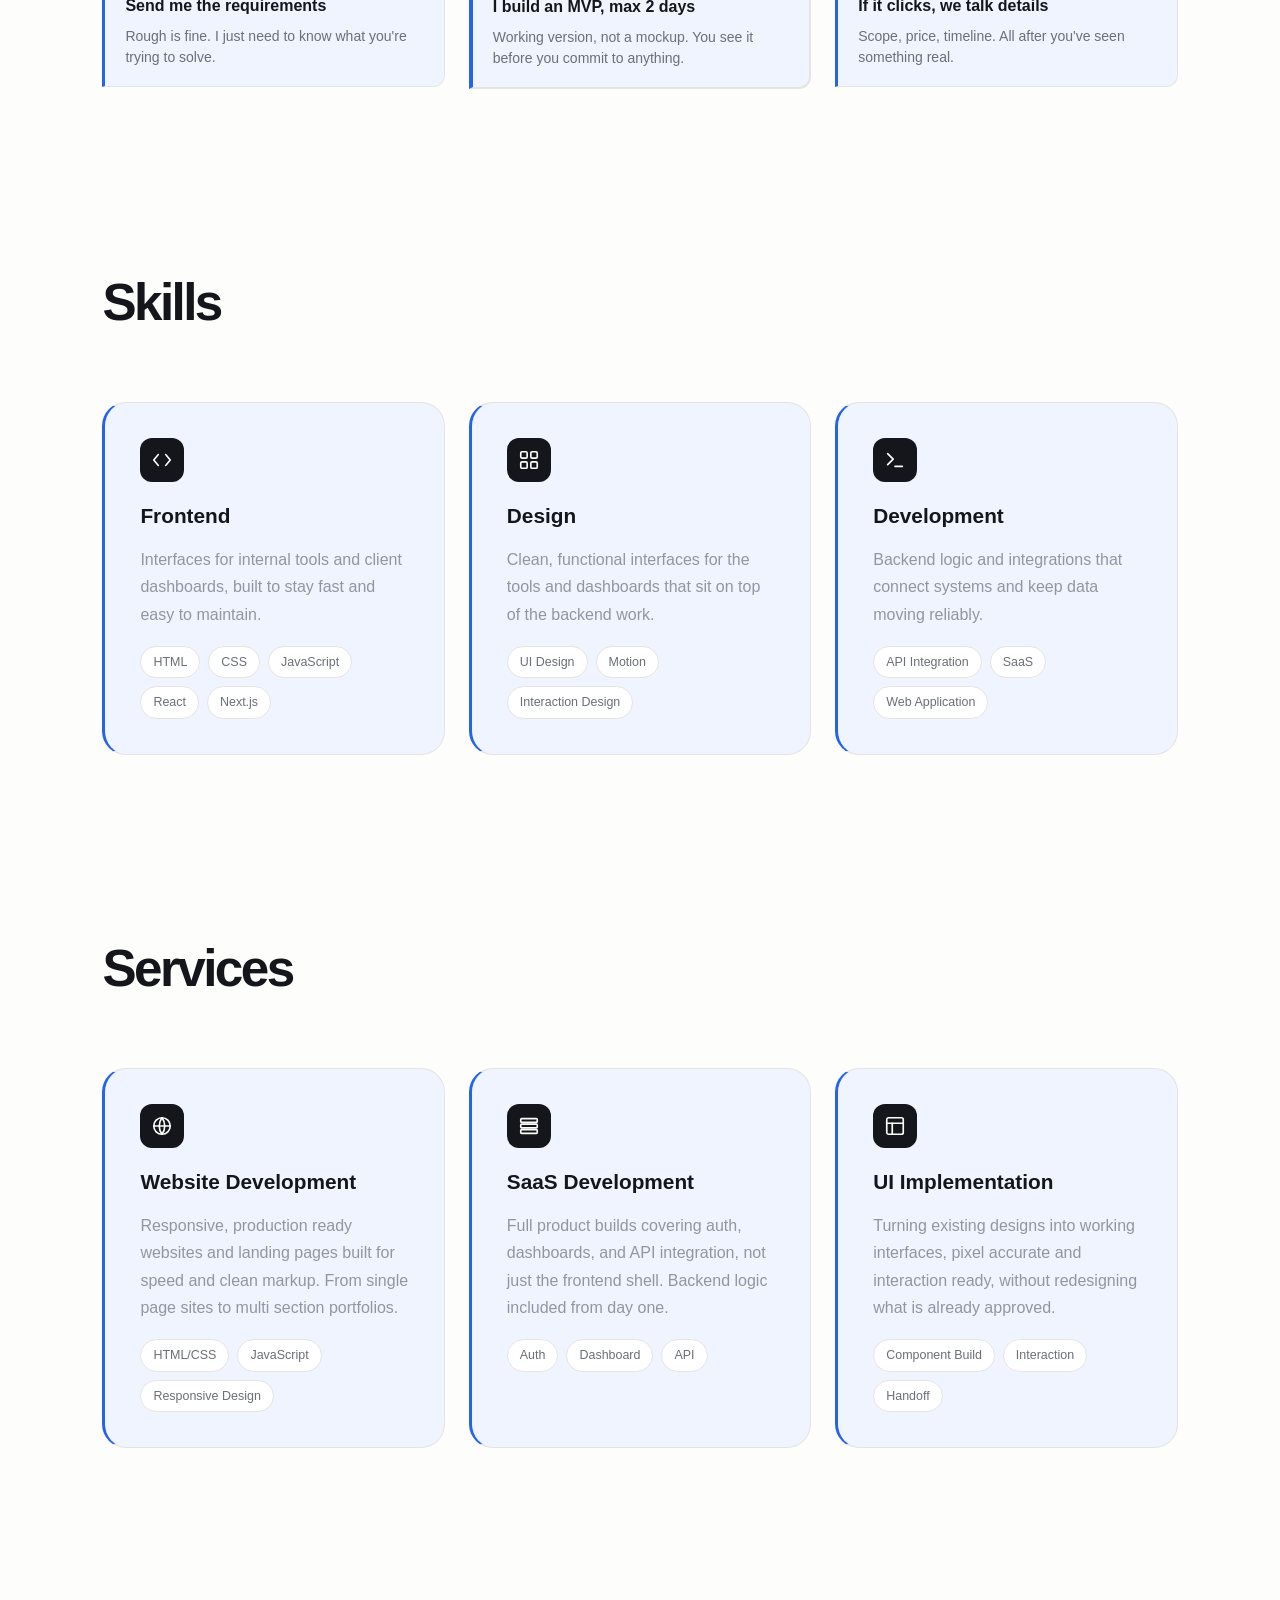
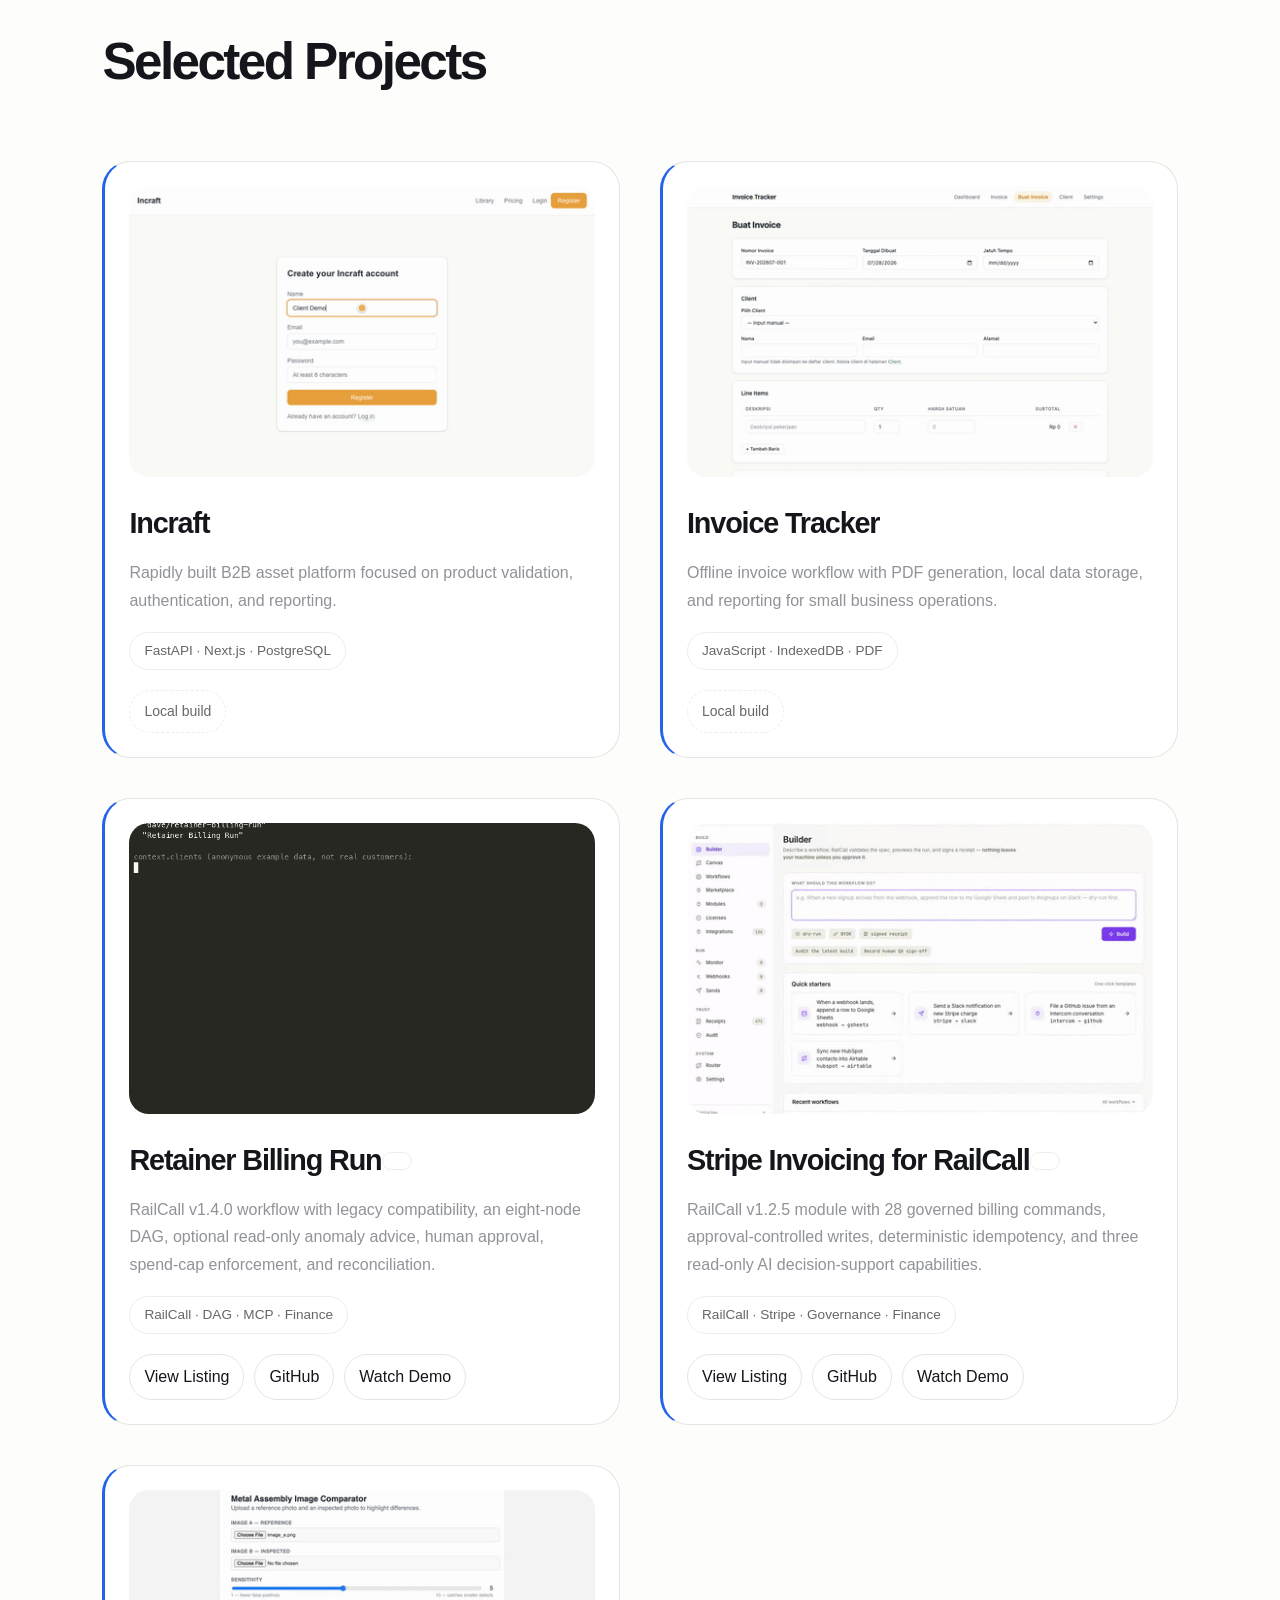
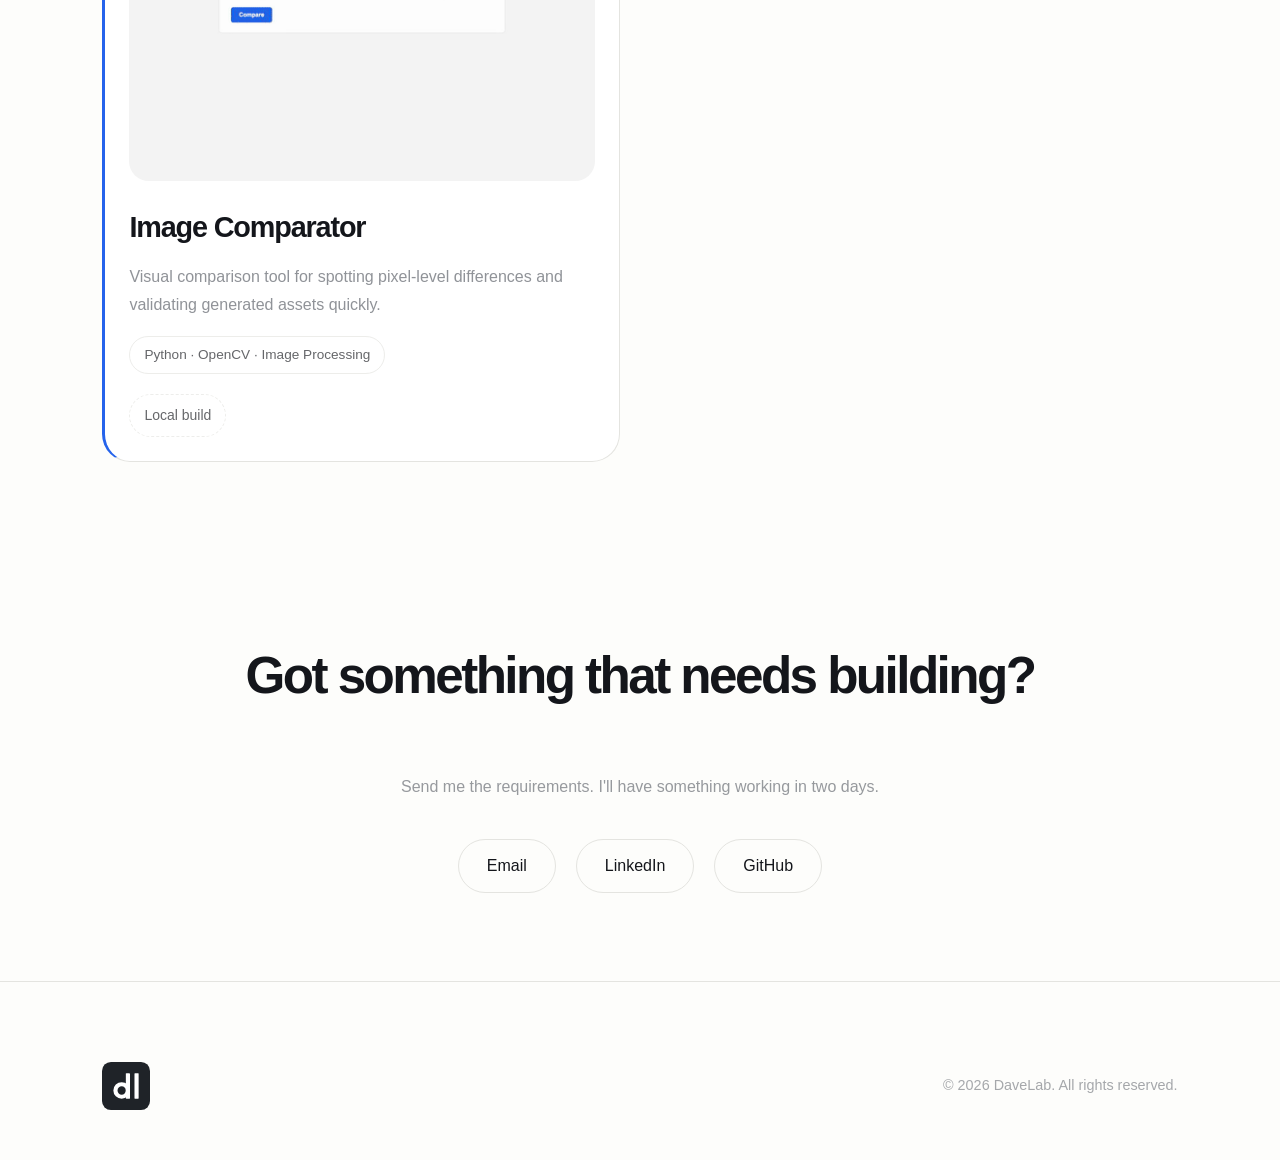
==== commit 4ae2134a: "docs: update RailCall project evidence and demo links" ====
--- a/index.html
+++ b/index.html
@@ -148,11 +148,11 @@
 <div class="hero-card-label">retainer-billing-run.log</div>
 <pre>{
   "job": "retainer-billing-run",
-  "status": "success",
-  "invoice_id": "inv_****41",
-  "amount": "***.00",
-  "idempotency_key": "rb_9f2a****",
-  "duration_ms": 412
+  "status": "governed validation complete",
+  "provider_execution": "pending Station sandbox fix",
+  "approval": "required",
+  "spend_cap": "active",
+  "ai_role": "advisory only"
 }</pre>
 </div>
 </div>
@@ -452,12 +452,13 @@
 <img src="assets/gif/project-3.gif" alt="Retainer Billing project preview">
 </div>
 
-<h3>Retainer Billing<span class="project-badge-slot"></span></h3>
-<p>Workflow automation for recurring billing, approvals, and client invoicing with governance built into the process.</p>
-<span>Automation · Workflow · Finance</span>
+<h3>Retainer Billing Run<span class="project-badge-slot"></span></h3>
+<p>RailCall v1.4.0 workflow with legacy compatibility, an eight-node DAG, optional read-only anomaly advice, human approval, spend-cap enforcement, and reconciliation.</p>
+<span>RailCall · DAG · MCP · Finance</span>
 <div style="display:flex;flex-wrap:wrap;gap:10px;margin-top:20px;">
 <a href="https://railcall.ai/marketplace/dave/retainer-billing-run" target="_blank" rel="noopener noreferrer" style="padding:10px 14px;border-radius:999px;border:1px solid var(--border);text-decoration:none;color:inherit;">View Listing</a>
 <a href="https://github.com/davelab10/railcall-retainer-billing-run" target="_blank" rel="noopener noreferrer" style="padding:10px 14px;border-radius:999px;border:1px solid var(--border);text-decoration:none;color:inherit;">GitHub</a>
+<a href="https://youtu.be/RpGMJgPzEcw" target="_blank" rel="noopener noreferrer" style="padding:10px 14px;border-radius:999px;border:1px solid var(--border);text-decoration:none;color:inherit;">Watch Demo</a>
 </div>
 </article>
 
@@ -467,12 +468,13 @@
 <img src="assets/gif/project-4.gif" alt="Stripe Billing project preview">
 </div>
 
-<h3>Stripe Billing<span class="project-badge-slot"></span></h3>
-<p>Accounts receivable automation for invoicing, collections, and reconciliation with money-moving logic designed for reliability.</p>
-<span>Stripe · API · Automation</span>
+<h3>Stripe Invoicing for RailCall<span class="project-badge-slot"></span></h3>
+<p>RailCall v1.2.5 module with 28 governed billing commands, approval-controlled writes, deterministic idempotency, and three read-only AI decision-support capabilities.</p>
+<span>RailCall · Stripe · Governance · Finance</span>
 <div style="display:flex;flex-wrap:wrap;gap:10px;margin-top:20px;">
 <a href="https://railcall.ai/marketplace/dave/stripe-invoicing" target="_blank" rel="noopener noreferrer" style="padding:10px 14px;border-radius:999px;border:1px solid var(--border);text-decoration:none;color:inherit;">View Listing</a>
 <a href="https://github.com/davelab10/railcall-stripe-invoicing" target="_blank" rel="noopener noreferrer" style="padding:10px 14px;border-radius:999px;border:1px solid var(--border);text-decoration:none;color:inherit;">GitHub</a>
+<a href="https://youtu.be/7wtXK724Kig" target="_blank" rel="noopener noreferrer" style="padding:10px 14px;border-radius:999px;border:1px solid var(--border);text-decoration:none;color:inherit;">Watch Demo</a>
 </div>
 </article>
 
@@ -578,4 +580,4 @@
 
 </body>
 
-</html>+</html>
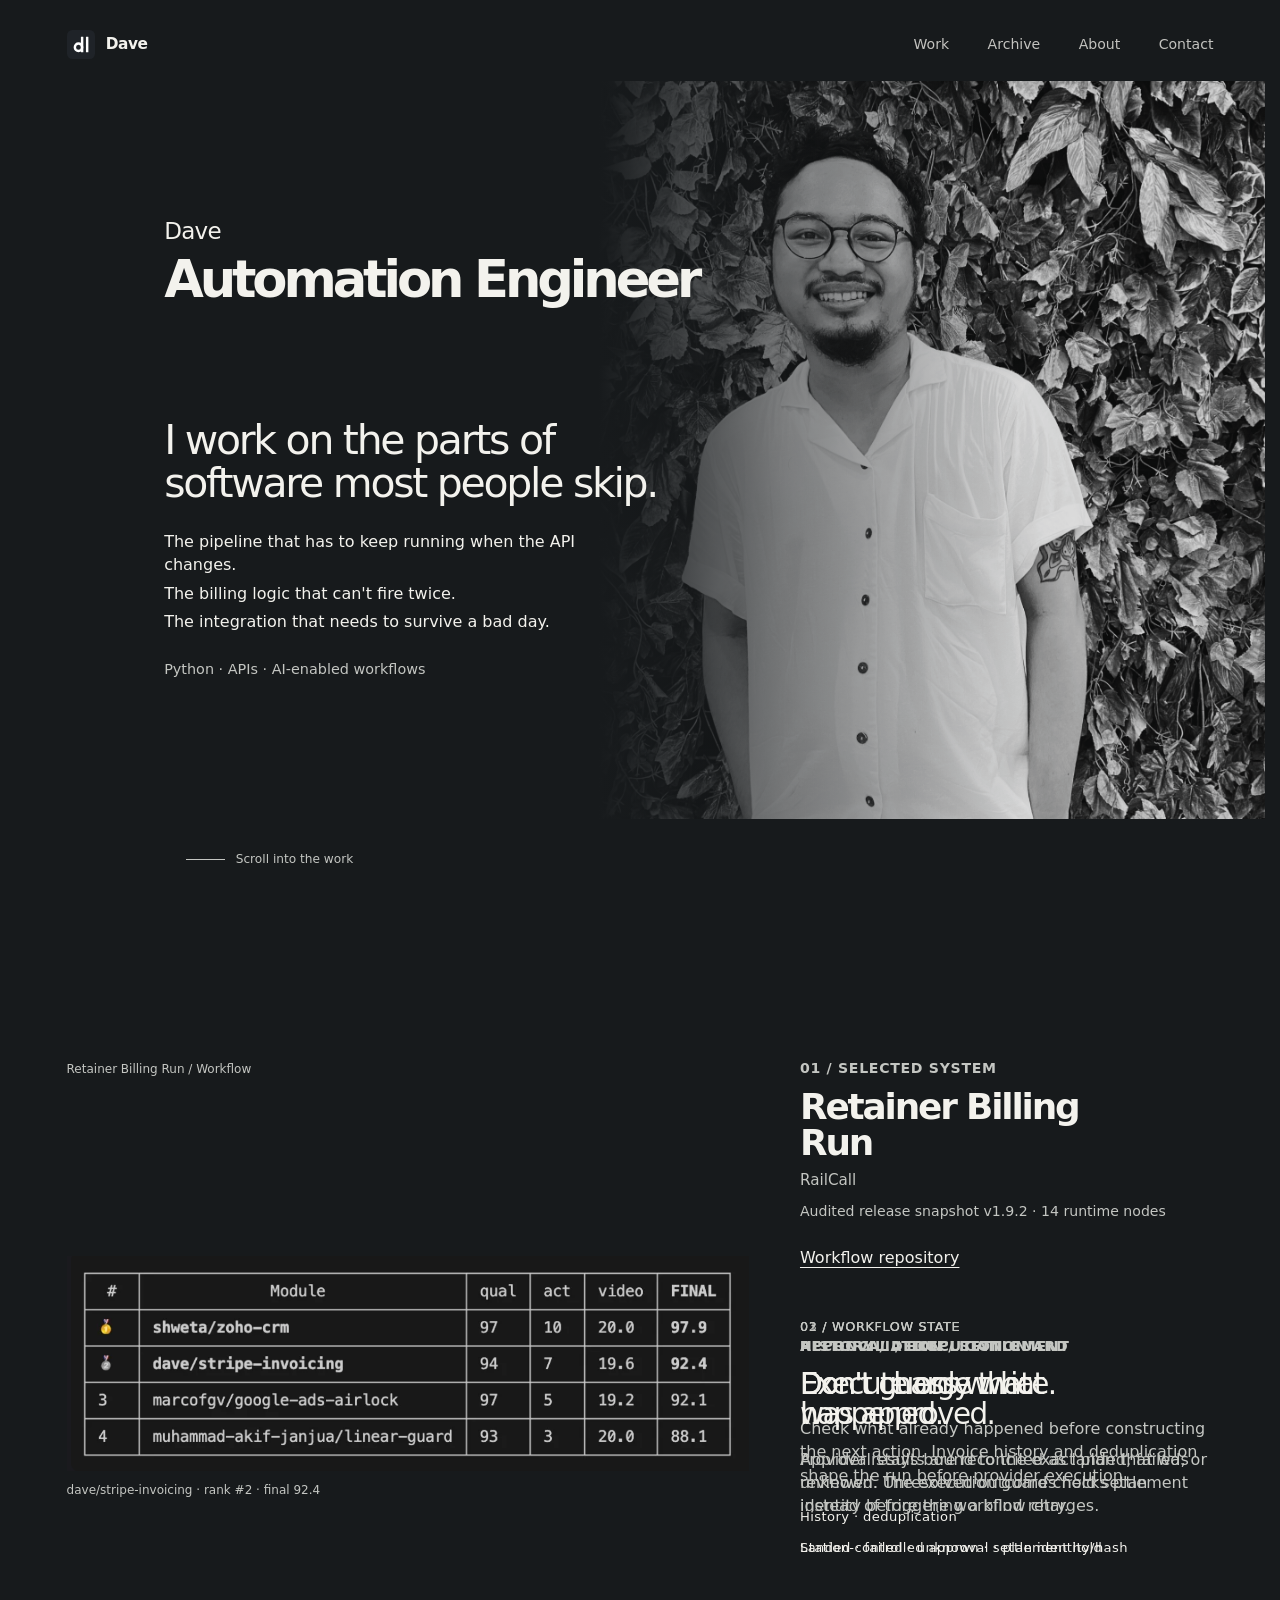
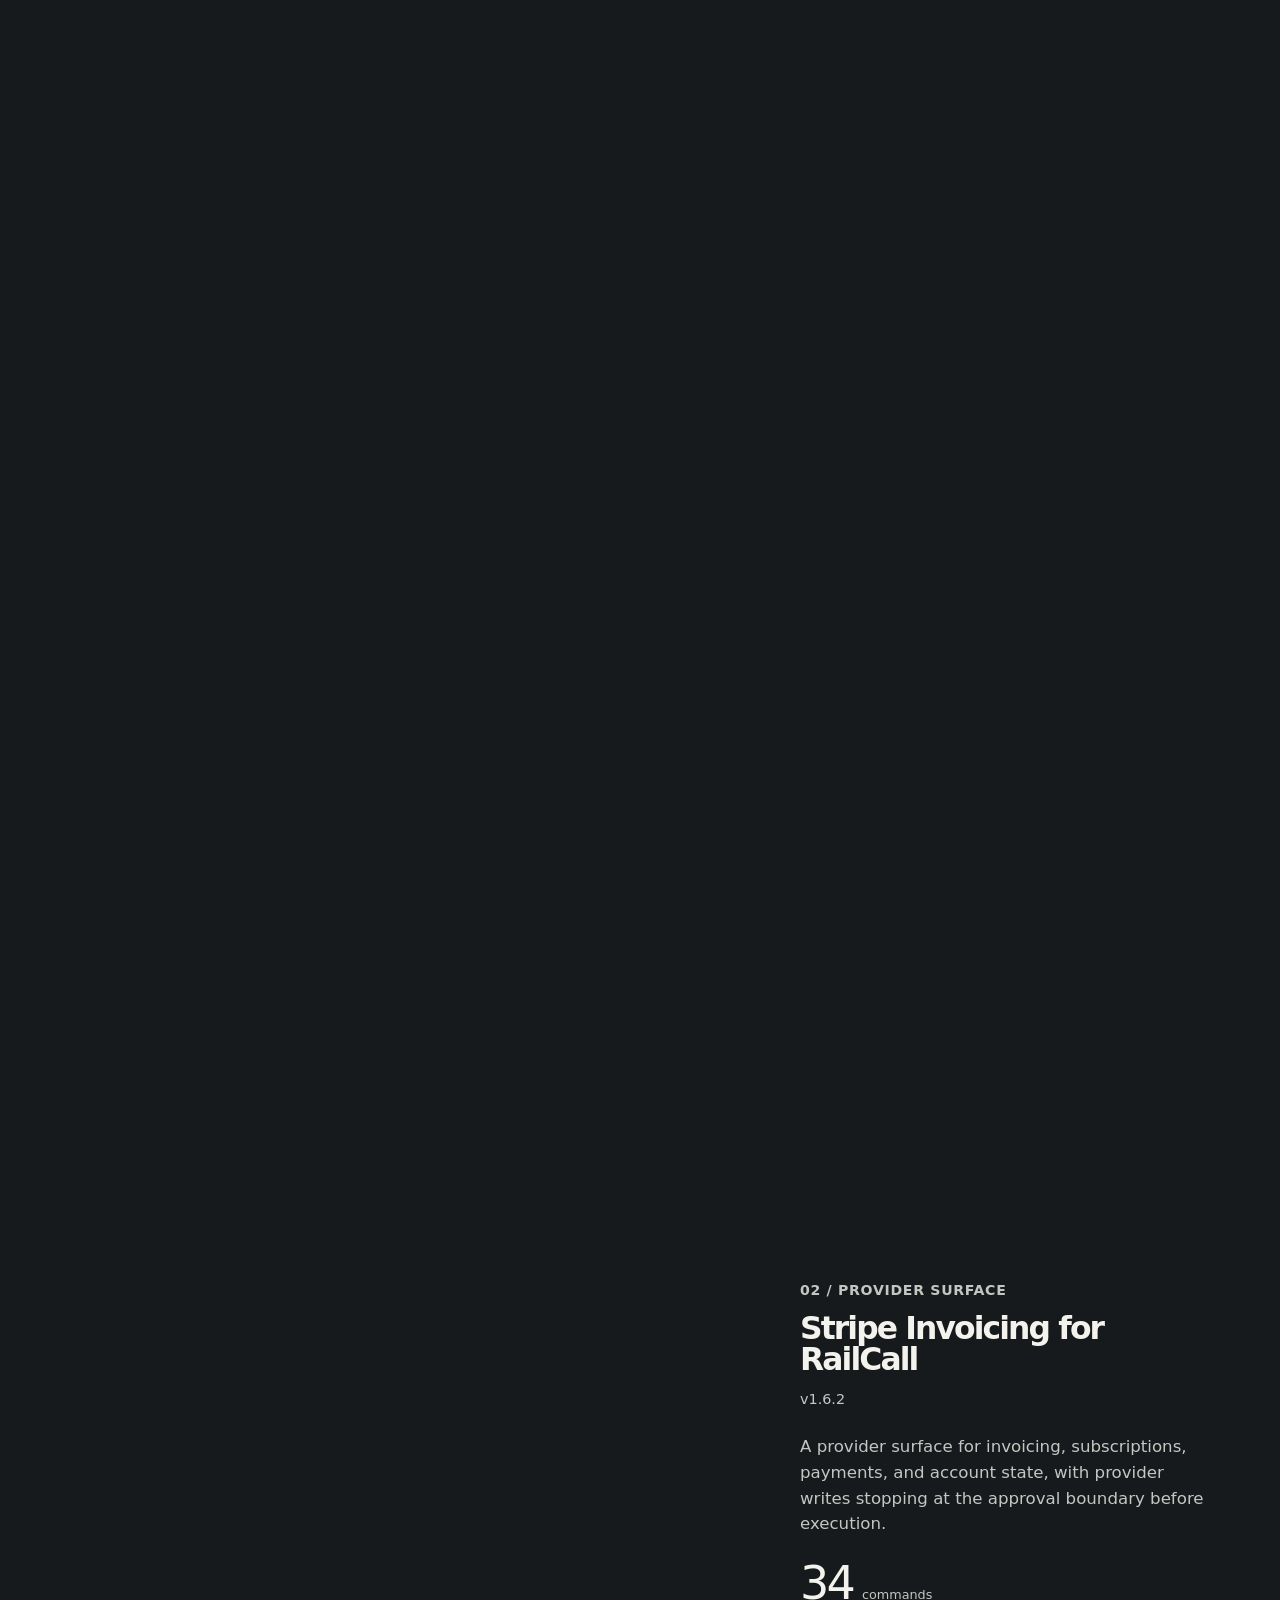
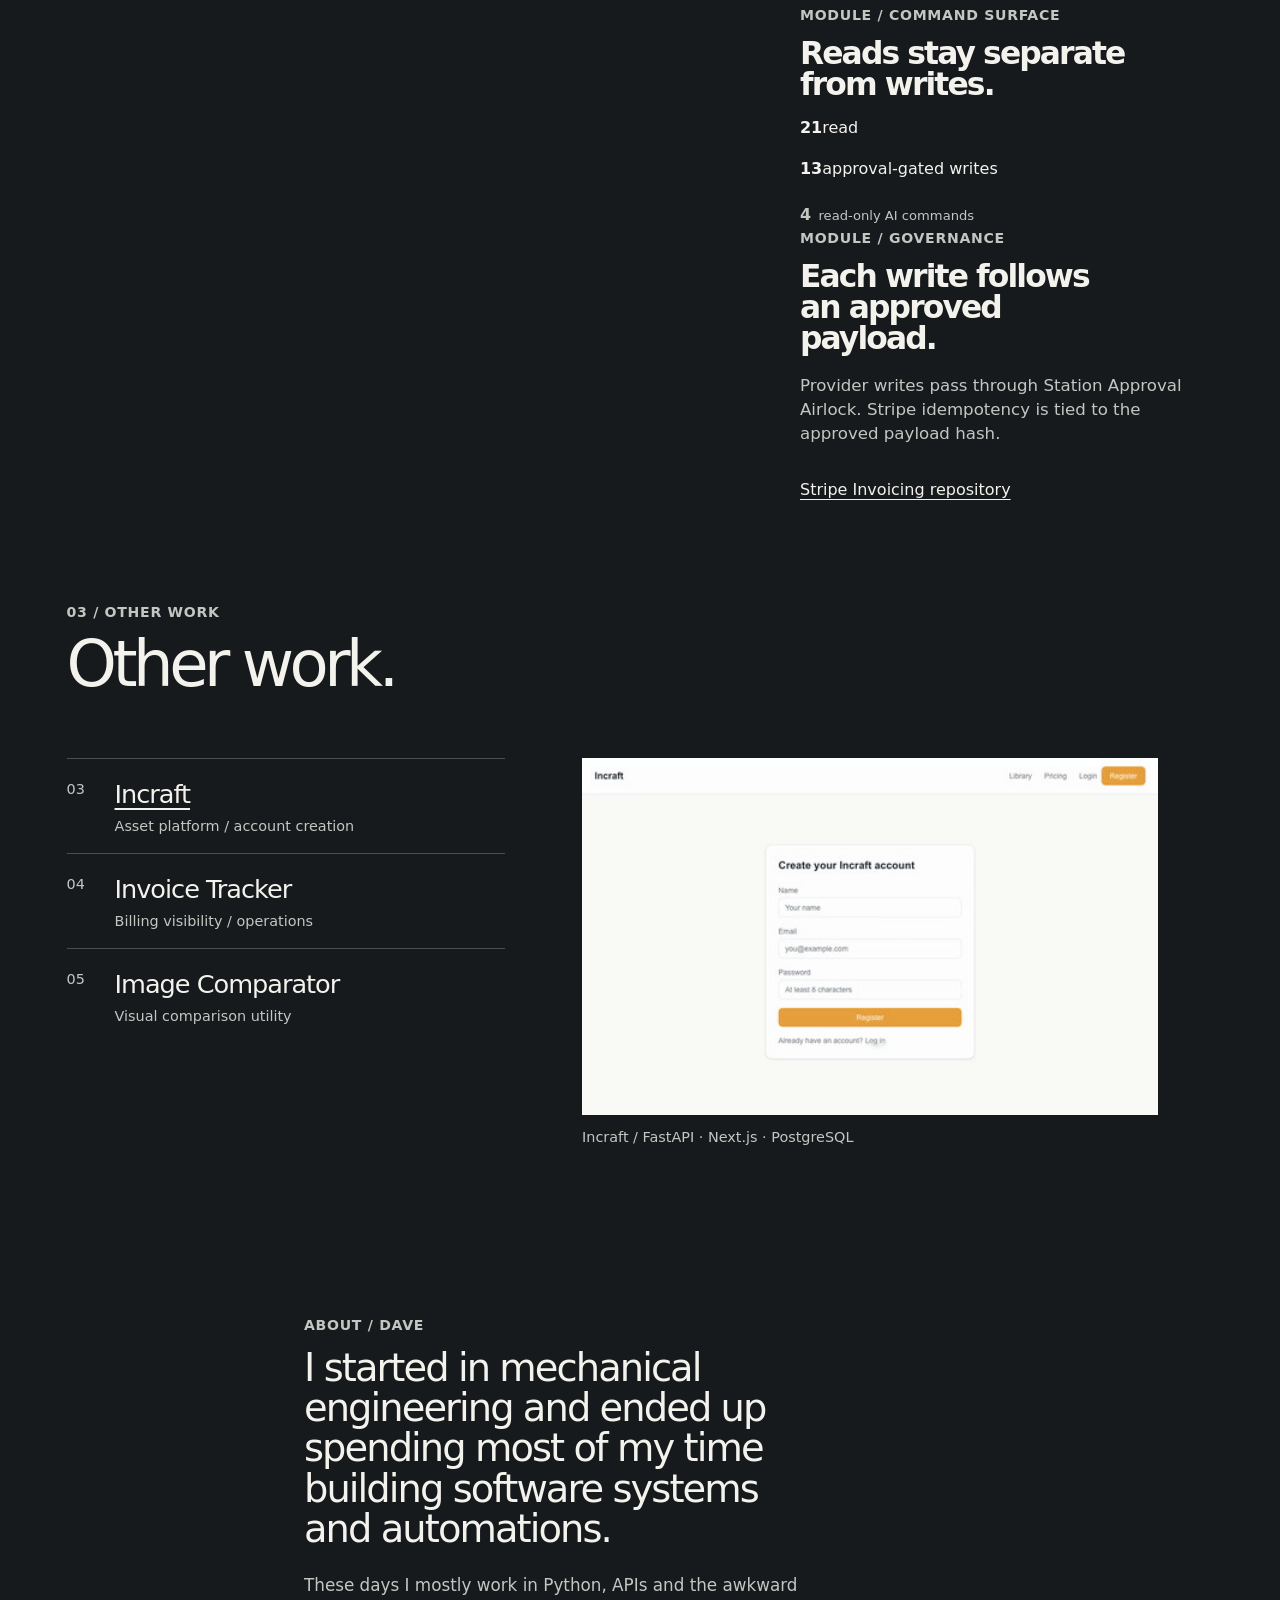
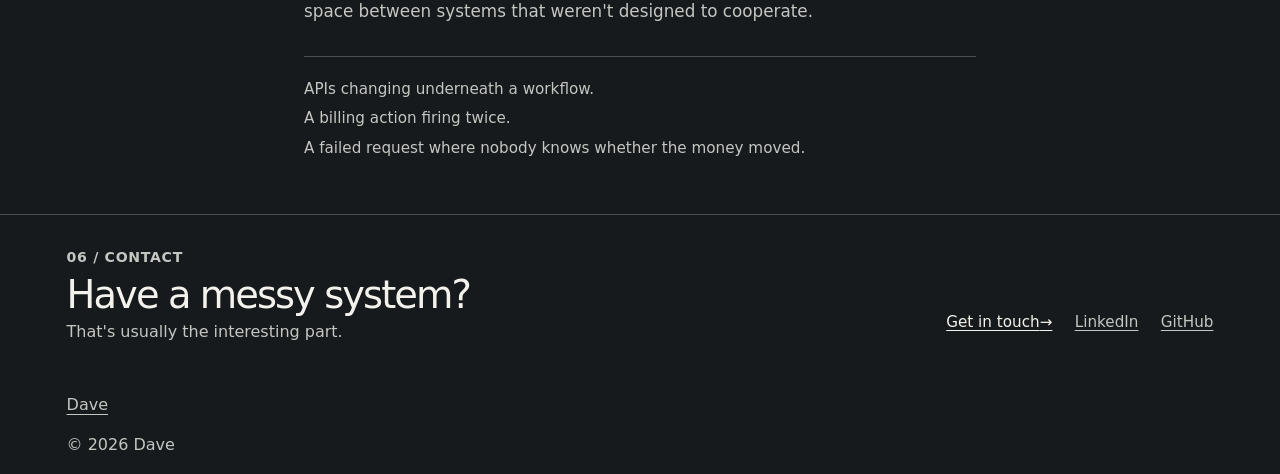
==== commit 1660b07b: "portfolio: refresh site and project storytelling" ====
--- a/index.html
+++ b/index.html
@@ -1,583 +1,200 @@
-<!DOCTYPE html>
+<!doctype html>
 <html lang="en">
-
 <head>
-
-<meta charset="UTF-8">
-
-<meta name="viewport" content="width=device-width, initial-scale=1.0">
-
-<title>DaveLab | Automation & Backend Engineer</title>
-
-<meta name="description" content="DaveLab is a software portfolio focused on automation, API integration, and backend tooling.">
-
-<meta name="author" content="DaveLab">
-
-<meta property="og:title" content="DaveLab | Automation & Backend Engineer">
-
-<meta property="og:description" content="Automation, API integration, and backend tooling that ships.">
-
-<meta property="og:image" content="assets/images/og-image.jpg">
-
-<meta property="og:type" content="website">
-
-
-<link rel="icon" href="assets/images/logo.svg">
-
-
-<link rel="stylesheet" href="css/globals.css">
-<link rel="stylesheet" href="css/theme.css">
-<link rel="stylesheet" href="css/utilities.css">
-<link rel="stylesheet" href="css/noise.css">
-<link rel="stylesheet" href="css/effects.css">
-<link rel="stylesheet" href="css/header.css">
-<link rel="stylesheet" href="css/hero.css">
-<link rel="stylesheet" href="css/components.css">
-<link rel="stylesheet" href="css/how-it-works.css">
-<link rel="stylesheet" href="css/animation.css">
-<link rel="stylesheet" href="css/responsive.css">
-<link rel="stylesheet" href="css/footer.css">
-<link rel="stylesheet" href="css/preloader.css">
-<link rel="stylesheet" href="css/magnetic.css">
-<link rel="stylesheet" href="css/seo.css">
-
+  <meta charset="utf-8">
+  <meta name="viewport" content="width=device-width, initial-scale=1">
+  <meta name="theme-color" content="#171816">
+  <meta name="description" content="Dave builds automation, backend systems, billing workflows, and software tools.">
+  <meta name="author" content="Dave">
+  <meta property="og:title" content="Dave | Automation Engineer">
+  <meta property="og:description" content="Automation, backend systems, and AI-enabled workflows built by Dave.">
+  <meta property="og:image" content="assets/images/og-image.jpg">
+  <meta property="og:type" content="website">
+  <title>Dave | Automation Engineer</title>
+  <link rel="icon" href="assets/images/logo.svg" type="image/svg+xml">
+  <link rel="stylesheet" href="css/archive.css">
+  <script src="js/archive-motion.js" defer></script>
 </head>
-
-
 <body>
-
-
-<div class="preloader">
-
-<div class="loader">
-
-<img src="assets/images/logo.svg" class="loader-logo">
-
-<h2>DaveLab</h2>
-
-<div class="loader-bar">
-<div class="loader-progress"></div>
-</div>
-
-</div>
-
-</div>
-
-
-
-<header class="header">
-
-<a href="#" class="logo">
-
-<img src="assets/images/logo.svg">
-
-<span>DaveLab</span>
-
-</a>
-
-
-<nav>
-
-<a href="#about">About</a>
-
-<a href="#skills">Skills</a>
-
-<a href="#projects">Projects</a>
-
-<a href="#contact">Contact</a>
-
-</nav>
-
-
-</header>
-
-
-
-
-
-<main>
-
-
-<section class="hero" id="home">
-
-
-<div class="hero-content">
-
-
-<p class="hero-label">
-Automation & Backend Engineer
-</p>
-
-
-<h1>
-Automation and backend systems
-that ship.
-</h1>
-
-
-<p>
-I build automation pipelines, API integrations, and backend tools.
-Started building seriously in early 2026. Five plus projects shipped
-since then.
-</p>
-
-<p>
-Send me what you need. I move fast.
-</p>
-
-
-<div class="hero-actions">
-
-<a href="#projects" class="magnetic button">
-View Projects
-</a>
-
-
-<a href="mailto:davelab.tech@gmail.com?subject=Project%20Inquiry" class="magnetic button">
-Let's Talk
-</a>
-
-</div>
-
-
-</div>
-
-
-<div class="hero-visual">
-<div class="hero-card">
-<div class="hero-card-label">retainer-billing-run.log</div>
-<pre>{
-  "job": "retainer-billing-run",
-  "status": "governed validation complete",
-  "provider_execution": "pending Station sandbox fix",
-  "approval": "required",
-  "spend_cap": "active",
-  "ai_role": "advisory only"
-}</pre>
-</div>
-</div>
-
-
-</section>
-
-
-
-
-
-
-
-<section id="about" class="section">
-
-
-<h2>
-About
-</h2>
-
-
-<p class="content-readable">
-
-I work on the parts of software most people skip: the pipeline that
-has to keep running when the API changes, the billing logic that
-can't fire twice, the integration that needs to survive a bad day.
-
-</p>
-
-
-</section>
-
-
-
-
-
-
-
-<section id="how-it-works" class="section">
-
-
-<h2>
-How I work
-</h2>
-
-
-<div class="how-steps">
-
-<div class="how-step">
-<div class="how-step-top">
-<span class="how-step-number">1</span>
-<span class="how-step-line"></span>
-</div>
-<div class="how-step-card">
-<h3>Send me the requirements</h3>
-<p>Rough is fine. I just need to know what you're trying to solve.</p>
-</div>
-</div>
-
-<div class="how-step">
-<div class="how-step-top">
-<span class="how-step-number">2</span>
-<span class="how-step-line"></span>
-</div>
-<div class="how-step-card">
-<h3>I build an MVP, max 2 days</h3>
-<p>Working version, not a mockup. You see it before you commit to anything.</p>
-</div>
-</div>
-
-<div class="how-step">
-<div class="how-step-top">
-<span class="how-step-number">3</span>
-<span class="how-step-line"></span>
-</div>
-<div class="how-step-card">
-<h3>If it clicks, we talk details</h3>
-<p>Scope, price, timeline. All after you've seen something real.</p>
-</div>
-</div>
-
-</div>
-
-
-</section>
-
-
-
-
-<section id="skills" class="section">
-
-
-<h2>
-Skills
-</h2>
-
-
-<div class="skills-grid">
-
-
-<div class="card">
-<div class="icon-badge">
-<svg viewBox="0 0 24 24" fill="none" stroke="#FDFDFB" stroke-width="1.8" stroke-linecap="round" stroke-linejoin="round"><polyline points="8 6 3 12 8 18"></polyline><polyline points="16 6 21 12 16 18"></polyline></svg>
-</div>
-<h3>Frontend</h3>
-<p>
-Interfaces for internal tools and client dashboards, built to stay fast and easy to maintain.
-</p>
-<div class="tag-row">
-<span class="tag">HTML</span>
-<span class="tag">CSS</span>
-<span class="tag">JavaScript</span>
-<span class="tag">React</span>
-<span class="tag">Next.js</span>
-</div>
-</div>
-
-
-<div class="card">
-<div class="icon-badge">
-<svg viewBox="0 0 24 24" fill="none" stroke="#FDFDFB" stroke-width="1.8" stroke-linecap="round" stroke-linejoin="round"><rect x="3" y="3" width="7" height="7" rx="1.5"></rect><rect x="14" y="3" width="7" height="7" rx="1.5"></rect><rect x="3" y="14" width="7" height="7" rx="1.5"></rect><rect x="14" y="14" width="7" height="7" rx="1.5"></rect></svg>
-</div>
-<h3>Design</h3>
-<p>
-Clean, functional interfaces for the tools and dashboards that sit on top of the backend work.
-</p>
-<div class="tag-row">
-<span class="tag">UI Design</span>
-<span class="tag">Motion</span>
-<span class="tag">Interaction Design</span>
-</div>
-</div>
-
-
-<div class="card">
-<div class="icon-badge">
-<svg viewBox="0 0 24 24" fill="none" stroke="#FDFDFB" stroke-width="1.8" stroke-linecap="round" stroke-linejoin="round"><path d="M4 17l6-6-6-6"></path><path d="M12 19h8"></path></svg>
-</div>
-<h3>Development</h3>
-<p>
-Backend logic and integrations that connect systems and keep data moving reliably.
-</p>
-<div class="tag-row">
-<span class="tag">API Integration</span>
-<span class="tag">SaaS</span>
-<span class="tag">Web Application</span>
-</div>
-</div>
-
-
-</div>
-
-
-</section>
-
-
-
-
-
-
-
-<section class="section">
-
-
-<h2>
-Services
-</h2>
-
-
-<div class="services-grid">
-
-
-<div class="card">
-
-<div class="icon-badge">
-<svg viewBox="0 0 24 24" fill="none" stroke="#FDFDFB" stroke-width="1.8" stroke-linecap="round" stroke-linejoin="round"><circle cx="12" cy="12" r="9"></circle><path d="M3 12h18"></path><path d="M12 3a15 15 0 0 1 0 18a15 15 0 0 1 0-18z"></path></svg>
-</div>
-
-<h3>
-Website Development
-</h3>
-
-<p>
-Responsive, production ready websites and landing pages built for speed and clean markup. From single page sites to multi section portfolios.
-</p>
-
-<div class="tag-row">
-<span class="tag">HTML/CSS</span>
-<span class="tag">JavaScript</span>
-<span class="tag">Responsive Design</span>
-</div>
-
-</div>
-
-
-
-<div class="card">
-
-<div class="icon-badge">
-<svg viewBox="0 0 24 24" fill="none" stroke="#FDFDFB" stroke-width="1.8" stroke-linecap="round" stroke-linejoin="round"><rect x="3" y="4" width="18" height="4" rx="1"></rect><rect x="3" y="10" width="18" height="4" rx="1"></rect><rect x="3" y="16" width="18" height="4" rx="1"></rect></svg>
-</div>
-
-<h3>
-SaaS Development
-</h3>
-
-<p>
-Full product builds covering auth, dashboards, and API integration, not just the frontend shell. Backend logic included from day one.
-</p>
-
-<div class="tag-row">
-<span class="tag">Auth</span>
-<span class="tag">Dashboard</span>
-<span class="tag">API</span>
-</div>
-
-</div>
-
-
-
-<div class="card">
-
-<div class="icon-badge">
-<svg viewBox="0 0 24 24" fill="none" stroke="#FDFDFB" stroke-width="1.8" stroke-linecap="round" stroke-linejoin="round"><rect x="3" y="3" width="18" height="18" rx="2"></rect><path d="M3 9h18"></path><path d="M9 21V9"></path></svg>
-</div>
-
-<h3>
-UI Implementation
-</h3>
-
-<p>
-Turning existing designs into working interfaces, pixel accurate and interaction ready, without redesigning what is already approved.
-</p>
-
-<div class="tag-row">
-<span class="tag">Component Build</span>
-<span class="tag">Interaction</span>
-<span class="tag">Handoff</span>
-</div>
-
-</div>
-
-
-</div>
-
-
-</section>
-
-
-
-
-
-
-
-<section id="projects" class="section">
-
-
-<h2>
-Selected Projects
-</h2>
-
-
-<div class="projects-grid">
-
-
-<article class="project-card">
-
-<div class="project-media">
-<img src="assets/gif/project-1.gif" alt="Incraft project preview">
-</div>
-
-<h3>Incraft</h3>
-<p>Rapidly built B2B asset platform focused on product validation, authentication, and reporting.</p>
-<span>FastAPI · Next.js · PostgreSQL</span>
-<div style="display:flex;flex-wrap:wrap;gap:10px;margin-top:20px;">
-<span style="padding:10px 14px;border-radius:999px;border:1px dashed var(--border);color:inherit;opacity:.65;font-size:14px;">Local build</span>
-</div>
-</article>
-
-<article class="project-card">
-
-<div class="project-media">
-<img src="assets/gif/project-2.gif" alt="Invoice Tracker project preview">
-</div>
-
-<h3>Invoice Tracker</h3>
-<p>Offline invoice workflow with PDF generation, local data storage, and reporting for small business operations.</p>
-<span>JavaScript · IndexedDB · PDF</span>
-<div style="display:flex;flex-wrap:wrap;gap:10px;margin-top:20px;">
-<span style="padding:10px 14px;border-radius:999px;border:1px dashed var(--border);color:inherit;opacity:.65;font-size:14px;">Local build</span>
-</div>
-</article>
-
-<article class="project-card">
-
-<div class="project-media">
-<img src="assets/gif/project-3.gif" alt="Retainer Billing project preview">
-</div>
-
-<h3>Retainer Billing Run<span class="project-badge-slot"></span></h3>
-<p>RailCall v1.4.0 workflow with legacy compatibility, an eight-node DAG, optional read-only anomaly advice, human approval, spend-cap enforcement, and reconciliation.</p>
-<span>RailCall · DAG · MCP · Finance</span>
-<div style="display:flex;flex-wrap:wrap;gap:10px;margin-top:20px;">
-<a href="https://railcall.ai/marketplace/dave/retainer-billing-run" target="_blank" rel="noopener noreferrer" style="padding:10px 14px;border-radius:999px;border:1px solid var(--border);text-decoration:none;color:inherit;">View Listing</a>
-<a href="https://github.com/davelab10/railcall-retainer-billing-run" target="_blank" rel="noopener noreferrer" style="padding:10px 14px;border-radius:999px;border:1px solid var(--border);text-decoration:none;color:inherit;">GitHub</a>
-<a href="https://youtu.be/RpGMJgPzEcw" target="_blank" rel="noopener noreferrer" style="padding:10px 14px;border-radius:999px;border:1px solid var(--border);text-decoration:none;color:inherit;">Watch Demo</a>
-</div>
-</article>
-
-<article class="project-card">
-
-<div class="project-media">
-<img src="assets/gif/project-4.gif" alt="Stripe Billing project preview">
-</div>
-
-<h3>Stripe Invoicing for RailCall<span class="project-badge-slot"></span></h3>
-<p>RailCall v1.2.5 module with 28 governed billing commands, approval-controlled writes, deterministic idempotency, and three read-only AI decision-support capabilities.</p>
-<span>RailCall · Stripe · Governance · Finance</span>
-<div style="display:flex;flex-wrap:wrap;gap:10px;margin-top:20px;">
-<a href="https://railcall.ai/marketplace/dave/stripe-invoicing" target="_blank" rel="noopener noreferrer" style="padding:10px 14px;border-radius:999px;border:1px solid var(--border);text-decoration:none;color:inherit;">View Listing</a>
-<a href="https://github.com/davelab10/railcall-stripe-invoicing" target="_blank" rel="noopener noreferrer" style="padding:10px 14px;border-radius:999px;border:1px solid var(--border);text-decoration:none;color:inherit;">GitHub</a>
-<a href="https://youtu.be/7wtXK724Kig" target="_blank" rel="noopener noreferrer" style="padding:10px 14px;border-radius:999px;border:1px solid var(--border);text-decoration:none;color:inherit;">Watch Demo</a>
-</div>
-</article>
-
-<article class="project-card">
-
-<div class="project-media">
-<img src="assets/gif/project-5.gif" alt="Image Comparator project preview">
-</div>
-
-<h3>Image Comparator</h3>
-<p>Visual comparison tool for spotting pixel-level differences and validating generated assets quickly.</p>
-<span>Python · OpenCV · Image Processing</span>
-<div style="display:flex;flex-wrap:wrap;gap:10px;margin-top:20px;">
-<span style="padding:10px 14px;border-radius:999px;border:1px dashed var(--border);color:inherit;opacity:.65;font-size:14px;">Local build</span>
-</div>
-</article>
-
-
-</div>
-
-
-</section>
-
-
-
-
-
-
-
-<section id="contact" class="section contact">
-
-
-<h2>
-Got something that needs building?
-</h2>
-
-
-<p>
-Send me the requirements. I'll have something working in two days.
-</p>
-
-
-<div class="contact-links">
-
-<a href="mailto:davelab.tech@gmail.com">
-Email
-</a>
-
-<a href="https://www.linkedin.com/in/david-yp" target="_blank" rel="noopener noreferrer">
-LinkedIn
-</a>
-
-<a href="https://github.com/davelab10" target="_blank" rel="noopener noreferrer">
-GitHub
-</a>
-
-</div>
-
-
-</section>
-
-
-
-</main>
-
-
-
-
-
-
-
-<footer>
-
-
-<img src="assets/images/logo.svg">
-
-
-<p>
-© 2026 DaveLab. All rights reserved.
-</p>
-
-
-</footer>
-
-
-
-
-
-<script src="js/projects.js"></script>
-
-<script src="js/gif-loader.js"></script>
-
-<script src="js/scroll-animation.js"></script>
-
-<script src="js/smooth-scroll.js"></script>
-
-<script src="js/preloader.js"></script>
-
-<script src="js/parallax.js"></script>
-
-<script src="js/magnetic-button.js"></script>
-
-
+  <a class="skip-link" href="#main">Skip to content</a>
+
+  <header class="site-header" id="top">
+    <a class="brand" href="#top" aria-label="DaveLab home">
+      <img src="assets/images/logo.svg" alt="" width="34" height="34">
+      <span>Dave</span>
+    </a>
+    <nav class="main-nav" aria-label="Main navigation">
+      <a href="#work">Work</a>
+      <a href="#archive">Archive</a>
+      <a href="#about">About</a>
+      <a href="#contact">Contact</a>
+    </nav>
+  </header>
+
+  <main id="main">
+    <section class="hero" id="home" aria-labelledby="intro-title">
+      <div class="hero-inner page-shell">
+        <figure class="hero-photo">
+          <img src="assets/images/personal.png" alt="Dave standing against a leafy wall" width="2076" height="1652">
+        </figure>
+        <div class="hero-copy">
+          <p class="hero-kicker">Dave</p>
+          <h1 id="intro-title">Automation Engineer</h1>
+          <p class="hero-statement"><span>I work on the parts of software most people skip.</span></p>
+          <div class="hero-supporting">
+            <p>The pipeline that has to keep running when the API changes.</p>
+            <p>The billing logic that can't fire twice.</p>
+            <p>The integration that needs to survive a bad day.</p>
+          </div>
+          <p class="hero-microcopy">Python · APIs · AI-enabled workflows</p>
+        </div>
+        <p class="hero-scroll-cue" aria-hidden="true"><span></span> Scroll into the work</p>
+      </div>
+    </section>
+
+    <section class="railcall-story" id="work" aria-label="RailCall engineering case study">
+      <div class="rail-story-layout page-shell">
+        <aside class="story-visuals" aria-label="RailCall project evidence">
+          <figure class="story-visual workflow-visual is-active" data-visual="workflow">
+            <video src="assets/railcall/workflow-demo.mp4" data-src="assets/railcall/workflow-demo.mp4" muted loop playsinline preload="metadata" aria-label="Workflow demo showing Retainer Billing Run in RailCall Studio"></video>
+            <figcaption>Retainer Billing Run / Workflow</figcaption>
+          </figure>
+          <figure class="story-visual module-visual" data-visual="module">
+            <video src="assets/railcall/module-demo.mp4" data-src="assets/railcall/module-demo.mp4" muted loop playsinline preload="none" aria-label="Stripe Invoicing module demonstration"></video>
+            <figcaption>Stripe Invoicing / Module</figcaption>
+          </figure>
+          <figure class="story-visual leaderboard-visual" data-visual="module-proof">
+            <img src="assets/railcall/leaderboard.png" data-src="assets/railcall/leaderboard.png" alt="Leaderboard row for dave/stripe-invoicing showing rank 2 and final score 92.4" loading="lazy">
+            <figcaption>dave/stripe-invoicing · rank #2 · final 92.4</figcaption>
+          </figure>
+        </aside>
+
+        <div class="story-steps">
+          <div class="workflow-story" data-workflow-story>
+            <div class="workflow-stage">
+              <article class="workflow-header" data-artifact="workflow" aria-labelledby="workflow-title">
+                <p class="artifact-kind">01 / Selected system</p>
+                <h3 id="workflow-title">Retainer Billing Run</h3>
+                <p class="artifact-name">RailCall</p>
+                <p class="release-note">Audited release snapshot v1.9.2 · 14 runtime nodes</p>
+                <a class="text-link" href="https://github.com/davelab10/railcall-retainer-billing-run" target="_blank" rel="noopener noreferrer">Workflow repository <span class="sr-only">(opens in a new tab)</span></a>
+              </article>
+
+              <div class="workflow-state-slot" aria-live="polite">
+                <article class="workflow-state" data-workflow-state="0" data-state="history" aria-labelledby="history-title">
+                  <p class="state-index">01 / Workflow state</p>
+                  <p class="eyebrow">History / Deduplication</p>
+                  <h3 id="history-title">Don't charge twice.</h3>
+                  <p>Check what already happened before constructing the next action. Invoice history and deduplication shape the run before provider execution.</p>
+                  <p class="state-evidence">History · deduplication</p>
+                </article>
+
+                <article class="workflow-state" data-workflow-state="1" data-state="execution-guard" aria-labelledby="approval-title">
+                  <p class="state-index">02 / Workflow state</p>
+                  <p class="eyebrow">Approval / Execution guard</p>
+                  <h3 id="approval-title">Execute only what was approved.</h3>
+                  <p>Approval stays bound to the exact plan that was reviewed. The execution guard checks plan identity before the workflow charges.</p>
+                  <p class="state-evidence">Station-controlled approval · plan identity/hash</p>
+                </article>
+
+                <article class="workflow-state" data-workflow-state="2" data-state="reconciliation" aria-labelledby="reconciliation-title">
+                  <p class="state-index">03 / Workflow state</p>
+                  <p class="eyebrow">Reconciliation / Settlement</p>
+                  <h3 id="reconciliation-title">Don't guess what happened.</h3>
+                  <p>Provider results are reconciled as landed, failed, or unknown. Unresolved outcomes hold settlement instead of triggering a blind retry.</p>
+                  <p class="state-evidence">Landed · failed · unknown · settlement hold</p>
+                </article>
+              </div>
+            </div>
+          </div>
+
+          <div class="module-story">
+          <article class="story-step module-step" data-artifact="module" data-state="module" aria-labelledby="module-title">
+            <p class="artifact-kind">02 / Provider surface</p>
+            <h3 id="module-title">Stripe Invoicing for RailCall</h3>
+            <p class="release-note">v1.6.2</p>
+            <p class="module-summary">A provider surface for invoicing, subscriptions, payments, and account state, with provider writes stopping at the approval boundary before execution.</p>
+            <p class="module-total"><strong>34</strong><span>commands</span></p>
+          </article>
+
+          <article class="story-step module-step" data-artifact="module" data-state="module" aria-labelledby="commands-title">
+            <p class="eyebrow">Module / Command surface</p>
+            <h3 id="commands-title">Reads stay separate from writes.</h3>
+            <div class="command-counts" aria-label="21 read commands and 13 approval-gated writes">
+              <p><strong>21</strong><span>read</span></p>
+              <p><strong>13</strong><span>approval-gated writes</span></p>
+            </div>
+            <p class="ai-command-note"><strong>4</strong> read-only AI commands</p>
+          </article>
+
+          <article class="story-step module-step module-proof" data-artifact="module" data-state="module-proof" data-visual-state="module-proof" aria-labelledby="module-proof-title">
+            <p class="eyebrow">Module / Governance</p>
+            <h3 id="module-proof-title">Each write follows an approved payload.</h3>
+            <p>Provider writes pass through Station Approval Airlock. Stripe idempotency is tied to the approved payload hash.</p>
+            <a class="text-link" href="https://github.com/davelab10/railcall-stripe-invoicing" target="_blank" rel="noopener noreferrer">Stripe Invoicing repository <span class="sr-only">(opens in a new tab)</span></a>
+          </article>
+          </div>
+        </div>
+      </div>
+    </section>
+
+    <section class="work-index" id="archive" aria-labelledby="archive-title">
+      <div class="work-index-intro">
+        <p class="eyebrow">03 / Other work</p>
+        <h2 id="archive-title">Other work.</h2>
+      </div>
+      <div class="work-index-layout">
+        <ol class="work-list">
+          <li class="work-item is-selected" data-project="incraft">
+            <a href="#incraft-title" class="work-item-link" aria-controls="archive-preview-incraft">
+              <span class="work-number">03</span><span class="work-name">Incraft</span><span class="work-kind">Asset platform / account creation</span>
+            </a>
+            <figure class="work-inline-media"><img src="assets/images/screenshots/incraft.jpg" alt="Incraft registration screen with navigation and account form" width="480" height="297" loading="lazy"></figure>
+          </li>
+          <li class="work-item" data-project="invoice">
+            <a href="#invoice-title" class="work-item-link" aria-controls="archive-preview-invoice">
+              <span class="work-number">04</span><span class="work-name">Invoice Tracker</span><span class="work-kind">Billing visibility / operations</span>
+            </a>
+            <figure class="work-inline-media"><img src="assets/images/screenshots/invoice-tracker.jpg" alt="Invoice Tracker dashboard with invoice summary, trend chart, and invoice table" width="480" height="300" loading="lazy"></figure>
+          </li>
+          <li class="work-item" data-project="comparator">
+            <a href="#comparator-title" class="work-item-link" aria-controls="archive-preview-comparator">
+              <span class="work-number">05</span><span class="work-name">Image Comparator</span><span class="work-kind">Visual comparison utility</span>
+            </a>
+            <figure class="work-inline-media"><img src="assets/images/screenshots/image-comparator.jpg" alt="Image Comparator form with reference and inspected file inputs, sensitivity control, and compare action" width="480" height="338" loading="lazy"></figure>
+          </li>
+        </ol>
+        <div class="archive-preview" aria-live="polite">
+          <figure class="archive-preview-figure is-active" id="archive-preview-incraft"><img src="assets/images/screenshots/incraft.jpg" alt="" width="480" height="297" loading="lazy"><figcaption>Incraft / FastAPI · Next.js · PostgreSQL</figcaption></figure>
+          <figure class="archive-preview-figure" id="archive-preview-invoice"><img src="assets/images/screenshots/invoice-tracker.jpg" alt="" width="480" height="300" loading="lazy"><figcaption>Invoice Tracker / JavaScript · IndexedDB · PDF</figcaption></figure>
+          <figure class="archive-preview-figure" id="archive-preview-comparator"><img src="assets/images/screenshots/image-comparator.jpg" alt="" width="480" height="338" loading="lazy"><figcaption>Image Comparator / Python · OpenCV</figcaption></figure>
+        </div>
+      </div>
+      <div class="work-details">
+        <article id="incraft-title"><h3>Incraft</h3><p>A B2B asset platform focused on product validation, authentication, and reporting.</p></article>
+        <article id="invoice-title"><h3>Invoice Tracker</h3><p>An offline invoice workflow with PDF generation, local data storage, and reporting for small business operations.</p></article>
+        <article id="comparator-title"><h3>Image Comparator</h3><p>A visual comparison tool for spotting pixel-level differences and checking generated assets.</p></article>
+      </div>
+    </section>
+
+    <section class="human-close" id="about" aria-labelledby="about-title">
+      <div class="human-copy">
+        <p class="eyebrow">About / Dave</p>
+        <h2 id="about-title">I started in mechanical engineering and ended up spending most of my time building software systems and automations.</h2>
+        <p>These days I mostly work in Python, APIs and the awkward space between systems that weren't designed to cooperate.</p>
+        <div class="working-concerns"><p>APIs changing underneath a workflow.</p><p>A billing action firing twice.</p><p>A failed request where nobody knows whether the money moved.</p></div>
+      </div>
+    </section>
+
+    <section class="contact-note" id="contact" aria-labelledby="contact-title">
+      <div class="contact-note-copy"><p class="eyebrow">06 / Contact</p><h2 id="contact-title">Have a messy system?</h2><p>That's usually the interesting part.</p></div>
+      <nav aria-label="Contact and profiles"><a class="email-link" href="mailto:davelab.tech@gmail.com">Get in touch <span aria-hidden="true">→</span></a><a href="https://www.linkedin.com/in/david-yp" target="_blank" rel="noopener noreferrer">LinkedIn <span class="sr-only">(opens in a new tab)</span></a><a href="https://github.com/davelab10" target="_blank" rel="noopener noreferrer">GitHub <span class="sr-only">(opens in a new tab)</span></a></nav>
+    </section>
+  </main>
+
+  <footer class="site-footer page-shell">
+    <a href="#top">Dave</a>
+    <p>© 2026 Dave</p>
+  </footer>
 </body>
-
 </html>
--- a/css/archive.css
+++ b/css/archive.css
@@ -0,0 +1,22 @@
+:root{color-scheme:dark;--paper:#f3f2ed;--ink:#1b1d1e;--muted:#666967;--graphite:#171a1c;--graphite-text:#f3f2ed;--graphite-muted:#c4c6c2;--line-dark:rgb(27 29 30 / 18%);--line-light:rgb(243 242 237 / 24%);--measure:86rem;--gutter:clamp(1.25rem,5.2vw,5rem)}
+*{box-sizing:border-box}html{scroll-behavior:smooth;background:var(--graphite)}body{margin:0;background:var(--graphite);color:var(--ink);font:1rem/1.55 Inter,ui-sans-serif,system-ui,-apple-system,BlinkMacSystemFont,"Segoe UI",sans-serif;-webkit-font-smoothing:antialiased}a{color:inherit;text-decoration-thickness:1px;text-underline-offset:.22em;transition:opacity .16s ease}a:hover{opacity:.72}a:focus-visible{outline:2px solid currentColor;outline-offset:4px}img,video{display:block;max-width:100%;height:auto}figure{margin:0}[hidden]{display:none!important}.page-shell{width:min(calc(100% - 2 * var(--gutter)),var(--measure));margin-inline:auto}.sr-only{position:absolute;width:1px;height:1px;padding:0;margin:-1px;overflow:hidden;clip:rect(0,0,0,0);white-space:nowrap;border:0}.skip-link{position:fixed;z-index:20;top:.75rem;left:.75rem;transform:translateY(-180%);min-height:44px;padding:.65rem 1rem;background:var(--paper);color:var(--ink)}.skip-link:focus{transform:translateY(0)}
+.site-header{position:absolute;z-index:5;inset:0 0 auto;width:min(calc(100% - 2 * var(--gutter)),var(--measure));min-height:5.6rem;margin-inline:auto;display:flex;justify-content:space-between;align-items:center;gap:2rem;color:var(--graphite-text)}.brand{display:inline-flex;align-items:center;gap:.65rem;font-size:.96rem;font-weight:680;letter-spacing:-.03em;text-decoration:none}.brand img{width:1.8rem;height:1.8rem;object-fit:contain}.main-nav{display:flex;gap:clamp(1rem,3vw,2.5rem);align-items:center}.main-nav a{min-height:44px;display:inline-flex;align-items:center;color:rgb(243 242 237 / 78%);font-size:.88rem;text-decoration:none}.main-nav a:hover{color:#fff;opacity:1}.eyebrow,.artifact-kind{margin:0;color:var(--graphite-muted);font-size:.76rem;font-weight:630;letter-spacing:.08em;text-transform:uppercase}
+.hero{position:relative;overflow:hidden;min-height:100svh;background:var(--graphite);color:var(--graphite-text)}.hero-inner{position:relative;min-height:100svh;display:grid;grid-template-columns:repeat(12,minmax(0,1fr));grid-template-rows:1fr auto;gap:0 1.5rem;align-content:stretch;padding-block:7rem 3.5rem}.hero-photo{position:absolute;z-index:0;top:9vh;right:-4vw;width:min(52vw,47rem);height:82vh;overflow:hidden}.hero-photo:after{content:"";position:absolute;inset:0;background:linear-gradient(90deg,var(--graphite) 0%,rgb(23 26 28 / 45%) 28%,transparent 64%)}.hero-photo img{width:100%;height:100%;object-fit:cover;object-position:35% 42%;filter:grayscale(1);opacity:.86}.hero-copy{position:relative;z-index:1;grid-column:2/8;grid-row:1;align-self:center;padding:2rem 0 5rem}.hero-kicker{margin:0;font-size:clamp(1.1rem,1.8vw,1.6rem);letter-spacing:-.03em}.hero-copy h1{margin:.35rem 0 0;font-size:clamp(2.2rem,4vw,4.2rem);line-height:.95;letter-spacing:-.08em;font-weight:560}.hero-statement{max-width:31rem;margin:clamp(4rem,9vw,8rem) 0 0;font-size:clamp(1.8rem,3.2vw,3.3rem);line-height:1.06;letter-spacing:-.055em}.hero-supporting{max-width:27rem;margin-top:1.5rem;color:var(--graphite-muted);font-size:clamp(.95rem,1.2vw,1.08rem);line-height:1.45}.hero-supporting p{margin:.35rem 0}.hero-microcopy{margin-top:1.5rem;color:var(--graphite-muted);font-size:.78rem}.hero-scroll-cue{position:absolute;left:calc(8.333% + 1.5rem);bottom:1.2rem;display:flex;align-items:center;gap:.7rem;color:var(--graphite-muted);font-size:.76rem}.hero-scroll-cue span{width:2.4rem;height:1px;background:currentColor}
+.railcall-story{--story-muted:var(--graphite-muted);position:relative;background:var(--graphite);color:var(--graphite-text)}.rail-story-layout{display:grid;grid-template-columns:minmax(0,1.65fr) minmax(18rem,1fr);gap:0 clamp(1.5rem,4vw,4rem);width:min(calc(100% - 2 * var(--gutter)),var(--measure));margin-inline:auto}.story-visuals[data-choreography=on]{grid-column:1;grid-row:1;position:sticky;top:0;z-index:1;height:100svh;min-height:100svh;padding:clamp(5rem,9vh,7rem) 0 clamp(2rem,6vh,4rem);display:grid;align-content:center}.story-visuals[data-choreography=on] .story-visual{grid-area:1/1;width:100%;align-self:center}.story-visuals[data-choreography=on] .workflow-visual video{width:100%;height:auto;max-height:calc(100svh - 10rem);object-fit:contain;transition:transform .55s cubic-bezier(.2,.72,.2,1)}.story-visual figcaption{margin-top:.6rem;color:var(--story-muted);font-size:.75rem}.story-steps{grid-column:2;grid-row:1;z-index:2}.workflow-story{height:220vh}.workflow-stage{position:sticky;top:0;min-height:100svh;display:flex;flex-direction:column;justify-content:center;padding:clamp(5rem,9vh,7rem) 0 clamp(2rem,6vh,4rem)}.workflow-header h3{max-width:14ch;margin:.55rem 0 0;font-size:clamp(2rem,2.8vw,2.5rem);line-height:1;letter-spacing:-.06em;font-weight:560}.workflow-header .artifact-name{margin:.5rem 0 0;color:var(--story-muted);font-size:.95rem}.workflow-header .release-note{margin:.55rem 0 0;color:var(--story-muted);font-size:.88rem}.workflow-header .text-link{margin-top:.85rem}.workflow-state-slot{position:relative;min-height:22rem;margin-top:clamp(1.75rem,4vh,3rem)}.workflow-state{max-width:34rem}.workflow-state h3{max-width:14ch;margin:.65rem 0 0;font-size:clamp(1.75rem,2.3vw,2.25rem);line-height:1.03;letter-spacing:-.055em;font-weight:540}.workflow-state>p:not(.eyebrow):not(.state-index):not(.state-evidence){max-width:34rem;margin:1.15rem 0 0;color:var(--story-muted);font-size:clamp(1rem,1.2vw,1.12rem);line-height:1.45}.state-index{margin:0;color:var(--story-muted);font-size:.8rem;letter-spacing:.05em;text-transform:uppercase}.state-evidence{margin:1.35rem 0 0;color:var(--graphite-text);font-size:.82rem;line-height:1.4;letter-spacing:.03em}.module-story{position:relative}.story-step{max-width:34rem}.story-step h3{max-width:15ch;margin:.7rem 0 0;font-size:clamp(1.85rem,2.45vw,2.75rem);line-height:1;letter-spacing:-.06em;font-weight:540}.story-step>p:not(.eyebrow):not(.artifact-kind):not(.release-note):not(.module-total):not(.module-summary):not(.ai-command-note){max-width:34rem;margin:1.2rem 0 0;color:var(--story-muted);font-size:1.04rem}.artifact-name{margin:.35rem 0 0;color:var(--story-muted);font-size:.92rem}.release-note{margin:.75rem 0 0;color:var(--story-muted);font-size:.9rem}.module-total{display:flex;align-items:baseline;gap:.55rem;margin:1.6rem 0 0}.module-total strong{font-size:clamp(2rem,3.6vw,3.2rem);line-height:.9;letter-spacing:-.06em;font-weight:540}.module-total span{color:var(--story-muted);font-size:.8rem}.module-summary{max-width:35rem;margin:1.5rem 0 0;color:var(--story-muted);font-size:clamp(1rem,1.3vw,1.12rem)}.ai-command-note{color:var(--story-muted);font-size:.82rem}.ai-command-note{margin:1.3rem 0 0}.ai-command-note strong{margin-right:.2rem;font-size:1rem}.text-link{width:fit-content;min-height:44px;display:inline-flex;align-items:center;margin-top:1.4rem}.story-visuals[data-state=history] .workflow-visual video{transform:scale(1.02) translateX(-1%)}.story-visuals[data-state=execution-guard] .workflow-visual video{transform:scale(1.04) translateX(1%)}.story-visuals[data-state=reconciliation] .workflow-visual video{transform:scale(1.025) translateX(0)}.story-visuals[data-state=module]{background:var(--graphite)}.story-visuals[data-state=module] .module-visual,.story-visuals[data-state=module-proof] .module-visual{width:100%;padding:1rem;background:#d5d6d1}.story-visuals[data-state=module] .module-visual video{max-height:68vh}.story-visuals.has-supporting .leaderboard-visual{width:52%;margin:0 0 1rem auto}.story-visuals.has-supporting .leaderboard-visual img{width:100%}.js-motion .story-visual:not(.is-active){visibility:hidden;opacity:0;transform:scale(.97);clip-path:inset(3% 1%)}.js-motion .story-visual.is-active{visibility:visible;opacity:1;transform:scale(1);transition:opacity .4s ease,transform .55s cubic-bezier(.2,.72,.2,1),clip-path .55s cubic-bezier(.2,.72,.2,1)}.js-motion .workflow-state-slot .workflow-state{position:absolute;inset:0;visibility:hidden;opacity:0;transform:translateY(.5rem);pointer-events:none;transition:opacity .24s ease,transform .32s ease,visibility .24s ease}.js-motion .workflow-state-slot .workflow-state.is-active{visibility:visible;opacity:1;transform:none;pointer-events:auto}
+.work-index{background:var(--graphite);color:var(--graphite-text);padding:clamp(5rem,9vw,9rem) var(--gutter) clamp(5rem,10vw,10rem)}.work-index-intro,.work-index-layout{width:min(100%,var(--measure));margin-inline:auto}.work-index-intro{margin-bottom:clamp(2rem,5vw,4rem)}.work-index-intro .eyebrow{color:var(--muted)}.work-index-intro h2{max-width:12ch;margin:.6rem 0 0;font-size:clamp(2.5rem,5vw,4.5rem);line-height:.95;letter-spacing:-.07em;font-weight:540}.work-index-layout{display:grid;grid-template-columns:minmax(20rem,.82fr) minmax(20rem,1.18fr);gap:clamp(2rem,8vw,9rem);align-items:start}.work-list{margin:0;padding:0;list-style:none}.work-item{border-top:1px solid var(--line-dark)}.work-item:last-child{border-bottom:1px solid var(--line-dark)}.work-item-link{min-height:5.6rem;display:grid;grid-template-columns:2.2rem minmax(0,1fr);grid-template-rows:auto auto;column-gap:.8rem;align-items:end;padding:1rem 0;text-decoration:none}.work-number{grid-row:1/3;align-self:start;padding-top:.15rem;color:var(--muted);font-size:.76rem}.work-name{font-size:clamp(1.25rem,2vw,1.8rem);letter-spacing:-.04em}.work-kind{color:var(--muted);font-size:.78rem}.work-item-link:hover .work-name,.work-item-link:focus-visible .work-name,.work-item.is-selected .work-name{text-decoration:underline;text-underline-offset:.2em}.work-inline-media{display:none}.archive-preview{position:sticky;top:8vh;min-height:24rem}.archive-preview-figure{display:none;margin:0}.archive-preview-figure.is-active{display:block}.archive-preview-figure img{width:min(100%,36rem);max-height:30rem;object-fit:contain;object-position:left top}.archive-preview-figure figcaption{margin-top:.7rem;color:var(--muted);font-size:.75rem}.work-details{display:none}
+.human-close{background:var(--graphite);color:var(--graphite-text);padding:clamp(4rem,8vw,7rem) var(--gutter) 4rem}.human-copy{max-width:42rem;margin-inline:auto}.human-copy .eyebrow{color:var(--muted)}.human-copy h2{max-width:20ch;margin:.7rem 0 0;font-size:clamp(1.7rem,3vw,2.8rem);line-height:1.05;letter-spacing:-.05em;font-weight:500}.human-copy>p:not(.eyebrow){max-width:34rem;margin:1.4rem 0 0;color:var(--muted)}.working-concerns{margin-top:2rem;padding:1rem 0 0;border-top:1px solid var(--line-dark);color:var(--muted);font-size:.84rem}.working-concerns p{margin:.35rem 0}.contact-note{display:flex;justify-content:space-between;align-items:end;gap:2rem;padding:2.5rem var(--gutter) 3.5rem;background:var(--graphite);color:var(--graphite-text);border-top:1px solid var(--line-light)}.contact-note .eyebrow,.contact-note-copy>p:last-child{color:var(--muted)}.contact-note-copy h2{margin:.45rem 0 0;font-size:clamp(1.7rem,3vw,2.8rem);line-height:.98;letter-spacing:-.05em;font-weight:500}.contact-note-copy>p:last-child{margin:.4rem 0 0}.contact-note nav{display:flex;flex-wrap:wrap;gap:.7rem 1.4rem}.contact-note nav a{min-height:44px;display:inline-flex;align-items:center;color:var(--muted);font-size:.84rem}.contact-note nav .email-link{color:var(--ink)}.site-footer{background:var(--graphite);color:var(--graphite-muted)}
+@media(max-width:850px){.site-header{min-height:5.2rem}.hero-inner{display:block;min-height:0;padding-block:7rem 3rem}.hero-photo{position:relative;top:auto;right:auto;width:calc(100% + 2 * var(--gutter));height:62vw;min-height:15rem;margin:0 calc(var(--gutter) * -1) 2rem}.hero-photo:after{background:linear-gradient(0deg,var(--graphite) 0%,transparent 50%)}.hero-photo img{object-position:35% 40%}.hero-copy{padding:0 0 4rem}.hero-statement{margin-top:2.7rem}.hero-scroll-cue{position:static;margin-top:1rem}.rail-story-layout{display:flex;flex-direction:column}.story-visuals[data-choreography=on]{position:static;order:0;min-height:0;display:flex}.story-visuals[data-choreography=on] .story-visual{position:static;visibility:visible;opacity:1;transform:none;clip-path:none}.story-steps{order:1}.railcall-story[data-choreography=on] .rail-story-layout{min-height:0}.railcall-story[data-choreography=on] .story-step{min-height:0;padding:3rem 0;border-left:0}.work-index-layout{grid-template-columns:1fr;gap:2rem}.archive-preview{position:static;min-height:0}.human-close{padding-block:4rem}.contact-note{display:block;padding-block:2.5rem 3rem}.contact-note nav{margin-top:1.3rem}}
+@media(max-width:650px){:root{--gutter:1.2rem}.site-header{align-items:flex-start;flex-direction:column;justify-content:center;gap:.15rem;padding-block:.55rem}.main-nav{width:100%;justify-content:space-between;gap:.25rem}.main-nav a{min-height:44px;font-size:.76rem}.hero-copy h1{font-size:clamp(2rem,12vw,3.5rem)}.hero-statement{font-size:clamp(1.55rem,7vw,2.1rem)}.hero-photo{height:70vw;min-height:15rem}.work-index{padding-block:4rem 5rem}.work-index-intro h2{font-size:2.8rem}.work-item-link{min-height:4.8rem}.work-kind{font-size:.72rem}.archive-preview{display:none}.work-inline-media{display:block;margin:0 0 1rem 3rem}.work-inline-media img{width:min(100%,26rem);max-height:16rem;object-fit:contain;object-position:left top}.human-copy h2{font-size:1.8rem}.contact-note{padding-block:2.5rem 3rem}}
+@media(prefers-reduced-motion:reduce){html{scroll-behavior:auto}*,*::before,*::after{animation-duration:.01ms!important;animation-iteration-count:1!important;scroll-behavior:auto!important;transition-duration:.01ms!important}.story-visuals[data-state=history] .workflow-visual video,.story-visuals[data-state=execution-guard] .workflow-visual video{transform:none}.js-motion .story-visual,.js-motion .story-visual:not(.is-active),.js-motion .story-visual.is-active{clip-path:none;transform:none}}
+.eyebrow,.artifact-kind{font-size:.88rem;font-weight:650;letter-spacing:.05em}
+.hero-photo img{opacity:.92}.hero-supporting{color:var(--graphite-text);font-size:clamp(1rem,1.25vw,1.16rem)}.hero-microcopy{font-size:.9rem}
+.railcall-story.module-phase{--story-muted:var(--graphite-muted);background:var(--graphite);color:var(--graphite-text)}
+.railcall-story[data-choreography=on] .rail-story-layout{min-height:0}.railcall-story[data-choreography=on] .story-step{min-height:34vh;padding:2rem 0 2rem 1.2rem}.railcall-story[data-choreography=on] .module-step{min-height:23vh}.railcall-story[data-choreography=on] .module-proof{min-height:25vh}
+.story-visuals[data-choreography=on]{min-height:72vh}.story-step h3{font-size:clamp(1.85rem,2.45vw,2.75rem);font-weight:560}.story-step>p:not(.eyebrow):not(.artifact-kind):not(.release-note):not(.module-total):not(.module-summary):not(.ai-command-note){font-size:1.04rem;line-height:1.45}
+.story-visuals[data-state=module]{background:var(--graphite)}
+.work-index{background:var(--graphite);color:var(--graphite-text);padding-block:clamp(4rem,7vw,6rem)}.work-index-intro .eyebrow{color:var(--graphite-muted)}.work-index-layout{gap:clamp(2rem,6vw,6rem)}.work-item{border-color:var(--line-light)}.work-number,.work-kind,.archive-preview-figure figcaption{color:var(--graphite-muted);font-size:.9rem}.archive-preview-figure img{width:min(100%,36rem);max-height:30rem}
+.human-close{background:var(--graphite);color:var(--graphite-text);padding-block:clamp(3.5rem,6vw,5rem) 3rem}.human-copy .eyebrow{color:var(--graphite-muted)}.human-copy>p:not(.eyebrow){color:var(--graphite-muted);font-size:1.05rem}.working-concerns{border-color:var(--line-light);color:var(--graphite-muted);font-size:.95rem}
+.contact-note{padding-block:2rem 3rem;background:var(--graphite);color:var(--graphite-text);border-color:var(--line-light)}.contact-note .eyebrow,.contact-note-copy>p:last-child{color:var(--graphite-muted)}.contact-note nav a{color:var(--graphite-muted);font-size:.95rem}.contact-note nav .email-link{color:var(--graphite-text)}.site-footer{background:var(--graphite);color:var(--graphite-muted)}
+@media(max-width:850px){.railcall-story[data-choreography=on] .rail-story-layout{min-height:0}.railcall-story[data-choreography=on] .story-step{min-height:0;padding-block:2.5rem}}
+@media(min-width:851px){.js-motion .workflow-story{height:220vh}.js-motion .workflow-state-slot{min-height:22rem}}
+@media(max-width:850px){.rail-story-layout{display:flex;flex-direction:column}.story-visuals,.story-visuals[data-choreography=on]{position:static;order:0;width:100%;height:auto;min-height:0;padding:0;display:flex}.story-visuals[data-choreography=on] .story-visual{position:static;visibility:visible;opacity:1;transform:none;clip-path:none}.story-steps{order:1}.workflow-story{height:auto}.workflow-stage{position:static;min-height:0;padding:3rem 0 0}.workflow-state-slot{min-height:0;margin-top:2.5rem}.js-motion .workflow-state-slot .workflow-state,.js-motion .workflow-state-slot .workflow-state.is-active{position:static;visibility:visible;opacity:1;transform:none;pointer-events:auto;padding:0 0 3rem}.railcall-story[data-choreography=on] .rail-story-layout{min-height:0}.railcall-story[data-choreography=on] .story-step{min-height:0;padding:3rem 0;border-left:0}}
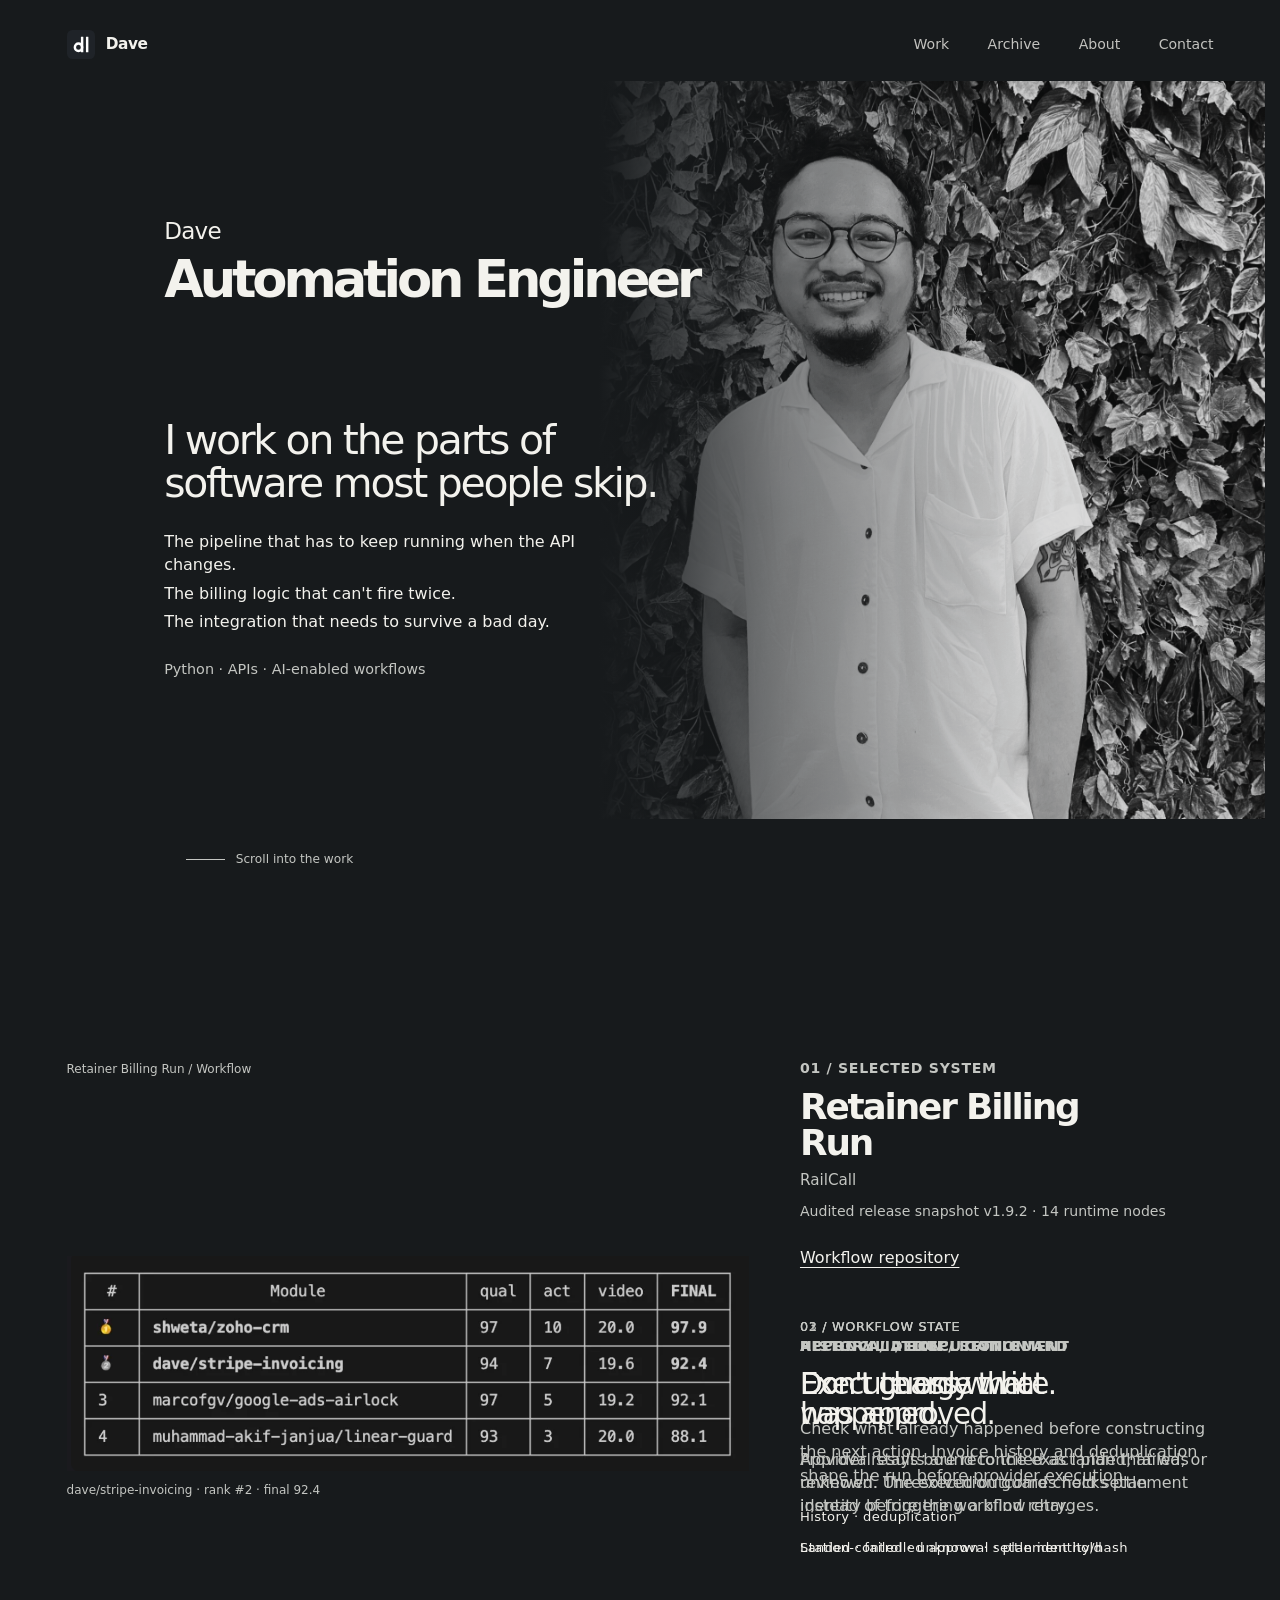
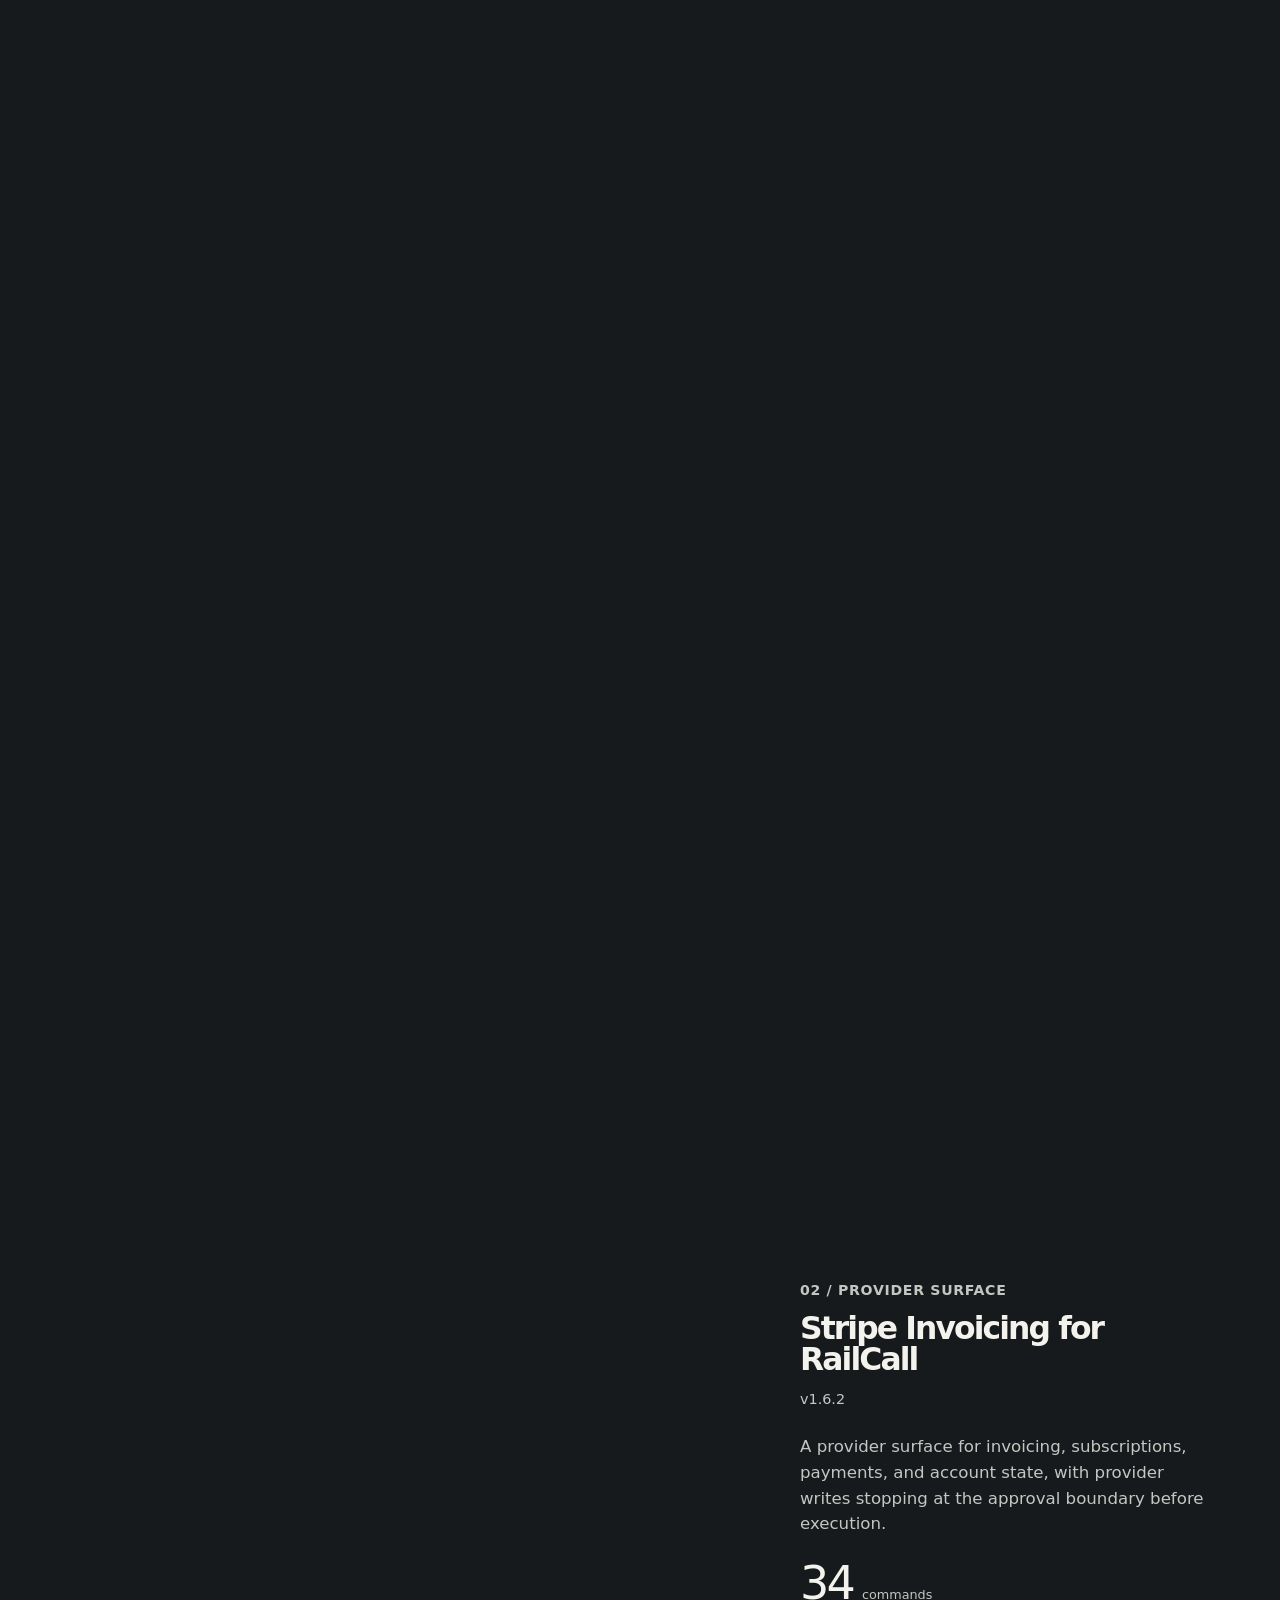
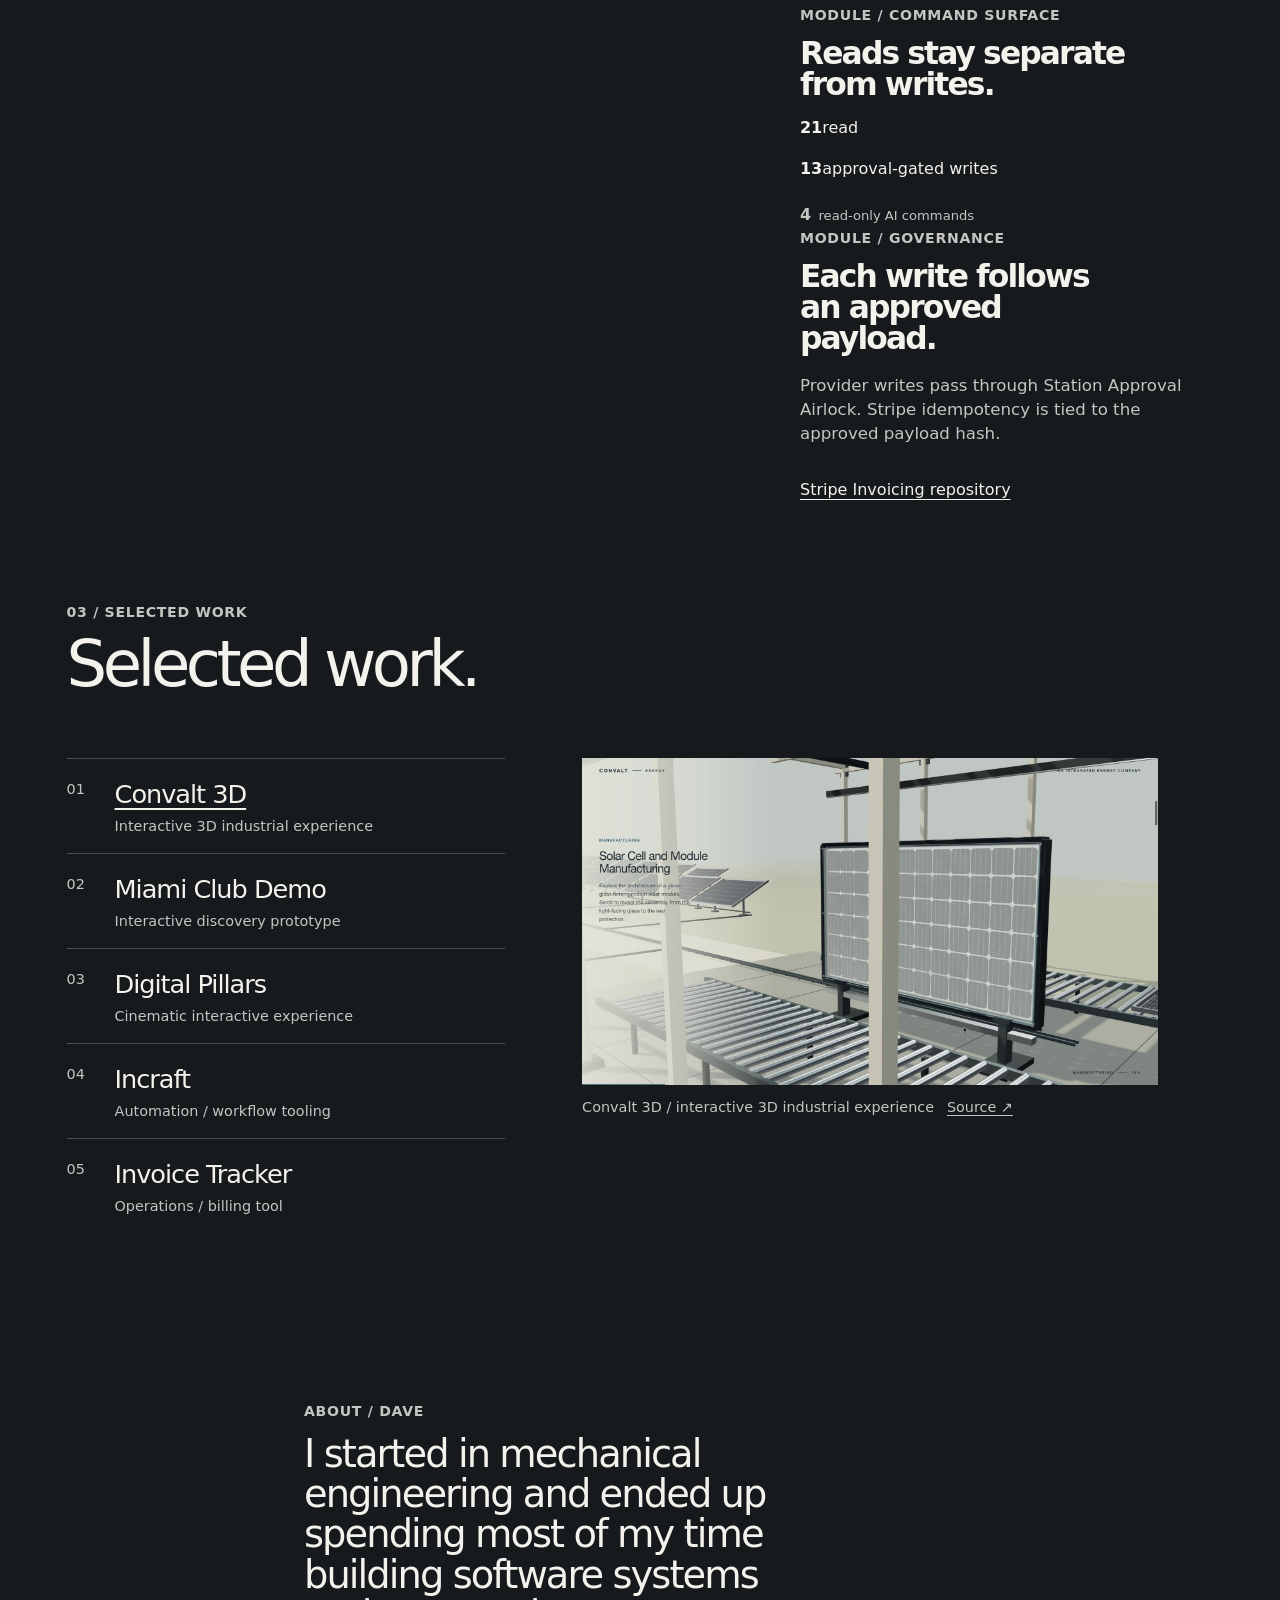
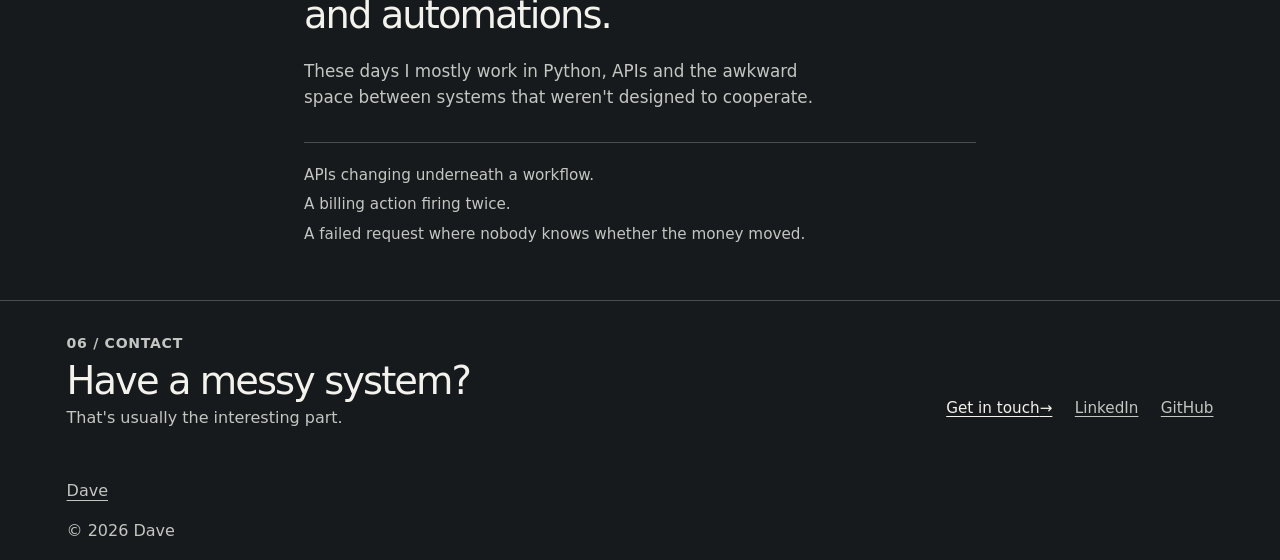
==== commit b921d560: "portfolio: expand selected work" ====
--- a/index.html
+++ b/index.html
@@ -140,40 +140,56 @@
 
     <section class="work-index" id="archive" aria-labelledby="archive-title">
       <div class="work-index-intro">
-        <p class="eyebrow">03 / Other work</p>
-        <h2 id="archive-title">Other work.</h2>
+        <p class="eyebrow">03 / Selected work</p>
+        <h2 id="archive-title">Selected work.</h2>
       </div>
       <div class="work-index-layout">
         <ol class="work-list">
-          <li class="work-item is-selected" data-project="incraft">
+          <li class="work-item is-selected" data-project="convalt">
+            <a href="#convalt-title" class="work-item-link" aria-controls="archive-preview-convalt">
+              <span class="work-number">01</span><span class="work-name">Convalt 3D</span><span class="work-kind">Interactive 3D industrial experience</span>
+            </a>
+            <figure class="work-inline-media"><img src="assets/work/convalt/convalt-3d-exploded.jpg" alt="Convalt 3D industrial scene showing a solar module assembly line" width="1800" height="1021" loading="lazy"></figure>
+          </li>
+          <li class="work-item" data-project="miami">
+            <a href="#miami-title" class="work-item-link" aria-controls="archive-preview-miami">
+              <span class="work-number">02</span><span class="work-name">Miami Club Demo</span><span class="work-kind">Interactive discovery prototype</span>
+            </a>
+            <figure class="work-inline-media"><img src="assets/work/miami/miami-club-demo.jpg" alt="Miami Club Demo showing a Miami map, club markers, and the Bath Club detail panel" width="1440" height="1000" loading="lazy"></figure>
+          </li>
+          <li class="work-item" data-project="digital-pillars">
+            <a href="#digital-pillars-title" class="work-item-link" aria-controls="archive-preview-digital-pillars">
+              <span class="work-number">03</span><span class="work-name">Digital Pillars</span><span class="work-kind">Cinematic interactive experience</span>
+            </a>
+            <figure class="work-inline-media"><img src="assets/work/digital-pillars/digital-pillars-system.jpg" alt="Digital Pillars interactive system with a dark city scene and layered discipline index" width="1800" height="1014" loading="lazy"></figure>
+          </li>
+          <li class="work-item" data-project="incraft">
             <a href="#incraft-title" class="work-item-link" aria-controls="archive-preview-incraft">
-              <span class="work-number">03</span><span class="work-name">Incraft</span><span class="work-kind">Asset platform / account creation</span>
+              <span class="work-number">04</span><span class="work-name">Incraft</span><span class="work-kind">Automation / workflow tooling</span>
             </a>
             <figure class="work-inline-media"><img src="assets/images/screenshots/incraft.jpg" alt="Incraft registration screen with navigation and account form" width="480" height="297" loading="lazy"></figure>
           </li>
           <li class="work-item" data-project="invoice">
             <a href="#invoice-title" class="work-item-link" aria-controls="archive-preview-invoice">
-              <span class="work-number">04</span><span class="work-name">Invoice Tracker</span><span class="work-kind">Billing visibility / operations</span>
+              <span class="work-number">05</span><span class="work-name">Invoice Tracker</span><span class="work-kind">Operations / billing tool</span>
             </a>
             <figure class="work-inline-media"><img src="assets/images/screenshots/invoice-tracker.jpg" alt="Invoice Tracker dashboard with invoice summary, trend chart, and invoice table" width="480" height="300" loading="lazy"></figure>
-          </li>
-          <li class="work-item" data-project="comparator">
-            <a href="#comparator-title" class="work-item-link" aria-controls="archive-preview-comparator">
-              <span class="work-number">05</span><span class="work-name">Image Comparator</span><span class="work-kind">Visual comparison utility</span>
-            </a>
-            <figure class="work-inline-media"><img src="assets/images/screenshots/image-comparator.jpg" alt="Image Comparator form with reference and inspected file inputs, sensitivity control, and compare action" width="480" height="338" loading="lazy"></figure>
           </li>
         </ol>
         <div class="archive-preview" aria-live="polite">
-          <figure class="archive-preview-figure is-active" id="archive-preview-incraft"><img src="assets/images/screenshots/incraft.jpg" alt="" width="480" height="297" loading="lazy"><figcaption>Incraft / FastAPI · Next.js · PostgreSQL</figcaption></figure>
-          <figure class="archive-preview-figure" id="archive-preview-invoice"><img src="assets/images/screenshots/invoice-tracker.jpg" alt="" width="480" height="300" loading="lazy"><figcaption>Invoice Tracker / JavaScript · IndexedDB · PDF</figcaption></figure>
-          <figure class="archive-preview-figure" id="archive-preview-comparator"><img src="assets/images/screenshots/image-comparator.jpg" alt="" width="480" height="338" loading="lazy"><figcaption>Image Comparator / Python · OpenCV</figcaption></figure>
+          <figure class="archive-preview-figure is-active" id="archive-preview-convalt"><img src="assets/work/convalt/convalt-3d-exploded.jpg" alt="Convalt 3D industrial scene showing a solar module assembly line" width="1800" height="1021" loading="lazy"><figcaption>Convalt 3D / interactive 3D industrial experience <a class="work-source-link" href="https://github.com/davelab10/convalt-3d-web" target="_blank" rel="noopener noreferrer">Source ↗<span class="sr-only"> (opens in a new tab)</span></a></figcaption></figure>
+          <figure class="archive-preview-figure" id="archive-preview-miami"><img src="assets/work/miami/miami-club-demo.jpg" alt="Miami Club Demo showing a Miami map, club markers, and the Bath Club detail panel" width="1440" height="1000" loading="lazy"><figcaption>Miami Club Demo / interactive discovery prototype <a class="work-source-link" href="https://github.com/davelab10/miami-club-demo" target="_blank" rel="noopener noreferrer">Source ↗<span class="sr-only"> (opens in a new tab)</span></a></figcaption></figure>
+          <figure class="archive-preview-figure" id="archive-preview-digital-pillars"><img src="assets/work/digital-pillars/digital-pillars-system.jpg" alt="Digital Pillars interactive system with a dark city scene and layered discipline index" width="1800" height="1014" loading="lazy"><figcaption>Digital Pillars / cinematic interactive experience <a class="work-source-link" href="https://github.com/davelab10/digital-pillars-contest" target="_blank" rel="noopener noreferrer">Source ↗<span class="sr-only"> (opens in a new tab)</span></a></figcaption></figure>
+          <figure class="archive-preview-figure" id="archive-preview-incraft"><img src="assets/images/screenshots/incraft.jpg" alt="" width="480" height="297" loading="lazy"><figcaption>Incraft / automation and workflow tooling</figcaption></figure>
+          <figure class="archive-preview-figure" id="archive-preview-invoice"><img src="assets/images/screenshots/invoice-tracker.jpg" alt="" width="480" height="300" loading="lazy"><figcaption>Invoice Tracker / operations and billing tool</figcaption></figure>
         </div>
       </div>
       <div class="work-details">
-        <article id="incraft-title"><h3>Incraft</h3><p>A B2B asset platform focused on product validation, authentication, and reporting.</p></article>
-        <article id="invoice-title"><h3>Invoice Tracker</h3><p>An offline invoice workflow with PDF generation, local data storage, and reporting for small business operations.</p></article>
-        <article id="comparator-title"><h3>Image Comparator</h3><p>A visual comparison tool for spotting pixel-level differences and checking generated assets.</p></article>
+        <article id="convalt-title"><h3>Convalt 3D</h3><p>Interactive 3D industrial experience.</p></article>
+        <article id="miami-title"><h3>Miami Club Demo</h3><p>Interactive club discovery prototype.</p></article>
+        <article id="digital-pillars-title"><h3>Digital Pillars</h3><p>Cinematic interactive experience.</p></article>
+        <article id="incraft-title"><h3>Incraft</h3><p>Automation and workflow tooling for a B2B asset platform.</p></article>
+        <article id="invoice-title"><h3>Invoice Tracker</h3><p>Operations and billing tool for offline invoice work.</p></article>
       </div>
     </section>
 
--- a/css/archive.css
+++ b/css/archive.css
@@ -15,6 +15,7 @@
 .story-visuals[data-choreography=on]{min-height:72vh}.story-step h3{font-size:clamp(1.85rem,2.45vw,2.75rem);font-weight:560}.story-step>p:not(.eyebrow):not(.artifact-kind):not(.release-note):not(.module-total):not(.module-summary):not(.ai-command-note){font-size:1.04rem;line-height:1.45}
 .story-visuals[data-state=module]{background:var(--graphite)}
 .work-index{background:var(--graphite);color:var(--graphite-text);padding-block:clamp(4rem,7vw,6rem)}.work-index-intro .eyebrow{color:var(--graphite-muted)}.work-index-layout{gap:clamp(2rem,6vw,6rem)}.work-item{border-color:var(--line-light)}.work-number,.work-kind,.archive-preview-figure figcaption{color:var(--graphite-muted);font-size:.9rem}.archive-preview-figure img{width:min(100%,36rem);max-height:30rem}
+.archive-preview-figure figcaption{display:flex;flex-wrap:wrap;gap:.35rem .8rem;align-items:baseline}.archive-preview-figure figcaption>span{display:block}.work-source-link{color:inherit;text-underline-offset:.2em}
 .human-close{background:var(--graphite);color:var(--graphite-text);padding-block:clamp(3.5rem,6vw,5rem) 3rem}.human-copy .eyebrow{color:var(--graphite-muted)}.human-copy>p:not(.eyebrow){color:var(--graphite-muted);font-size:1.05rem}.working-concerns{border-color:var(--line-light);color:var(--graphite-muted);font-size:.95rem}
 .contact-note{padding-block:2rem 3rem;background:var(--graphite);color:var(--graphite-text);border-color:var(--line-light)}.contact-note .eyebrow,.contact-note-copy>p:last-child{color:var(--graphite-muted)}.contact-note nav a{color:var(--graphite-muted);font-size:.95rem}.contact-note nav .email-link{color:var(--graphite-text)}.site-footer{background:var(--graphite);color:var(--graphite-muted)}
 @media(max-width:850px){.railcall-story[data-choreography=on] .rail-story-layout{min-height:0}.railcall-story[data-choreography=on] .story-step{min-height:0;padding-block:2.5rem}}
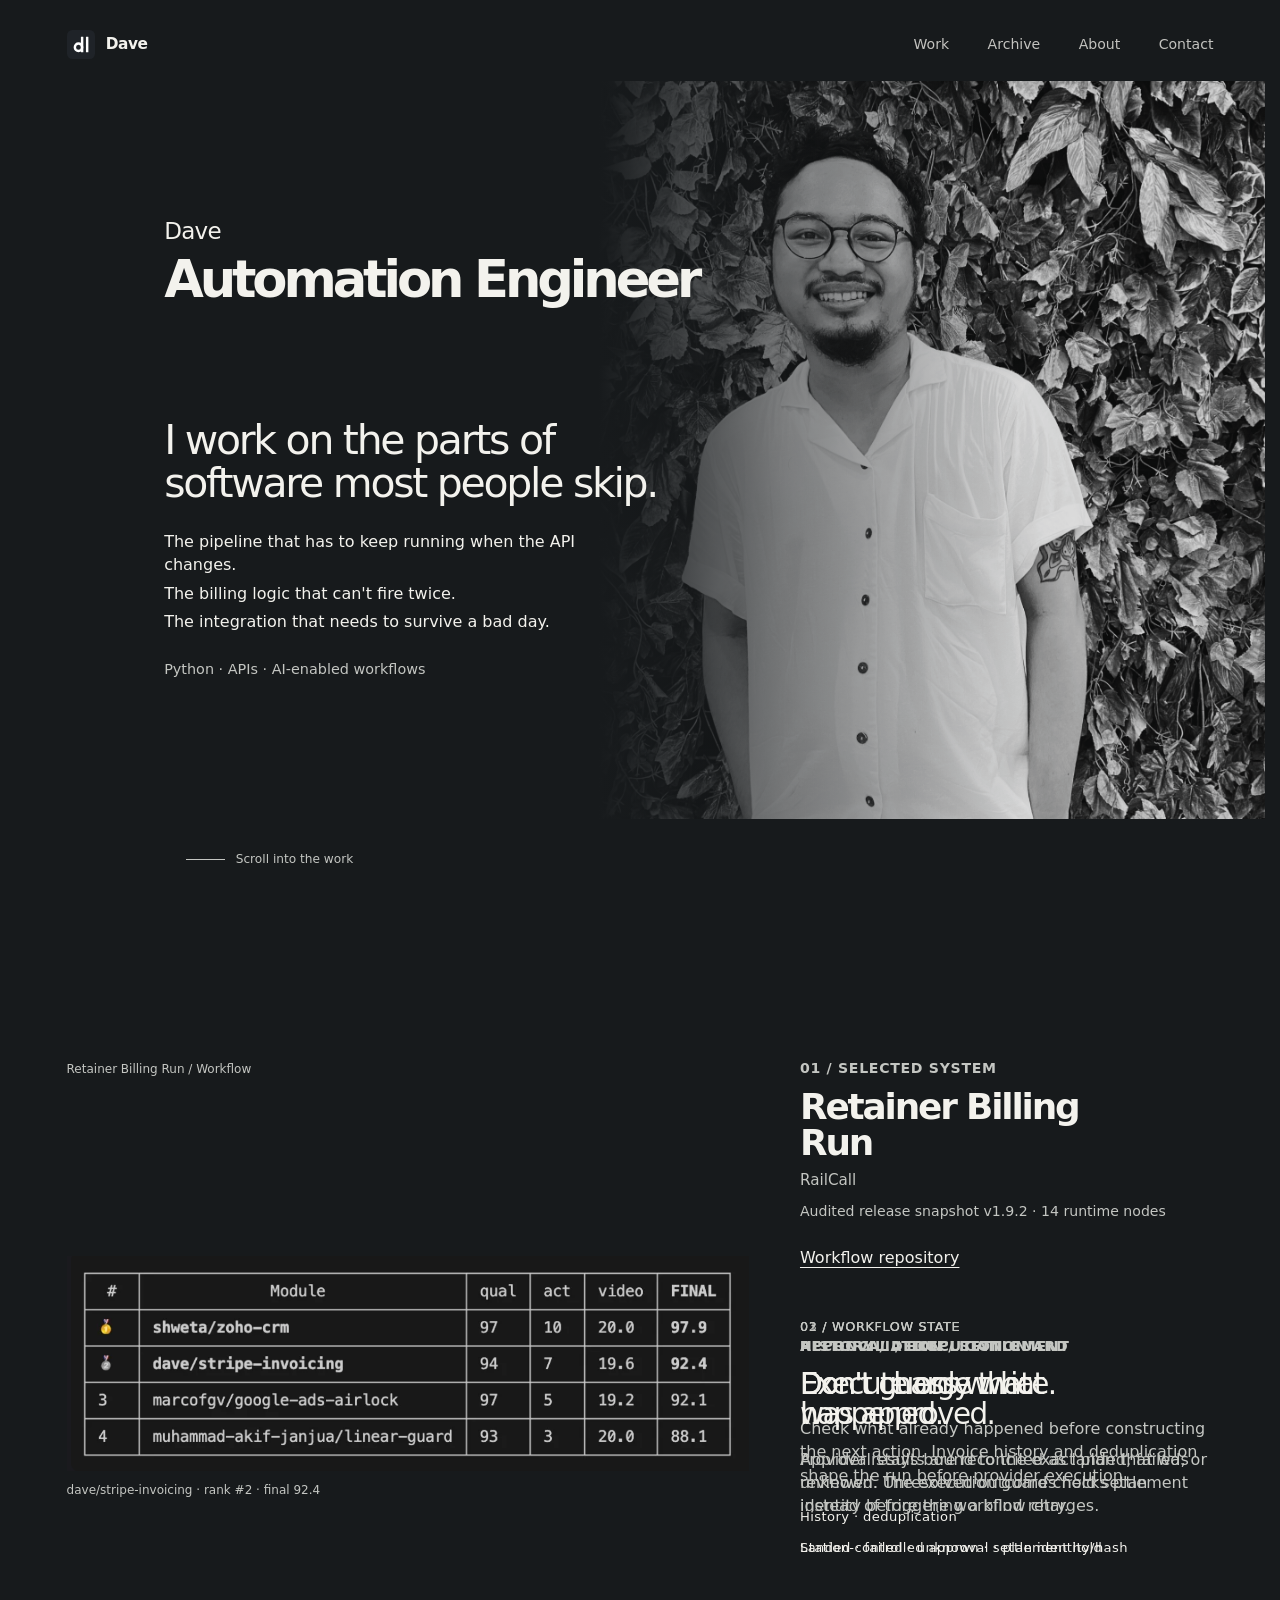
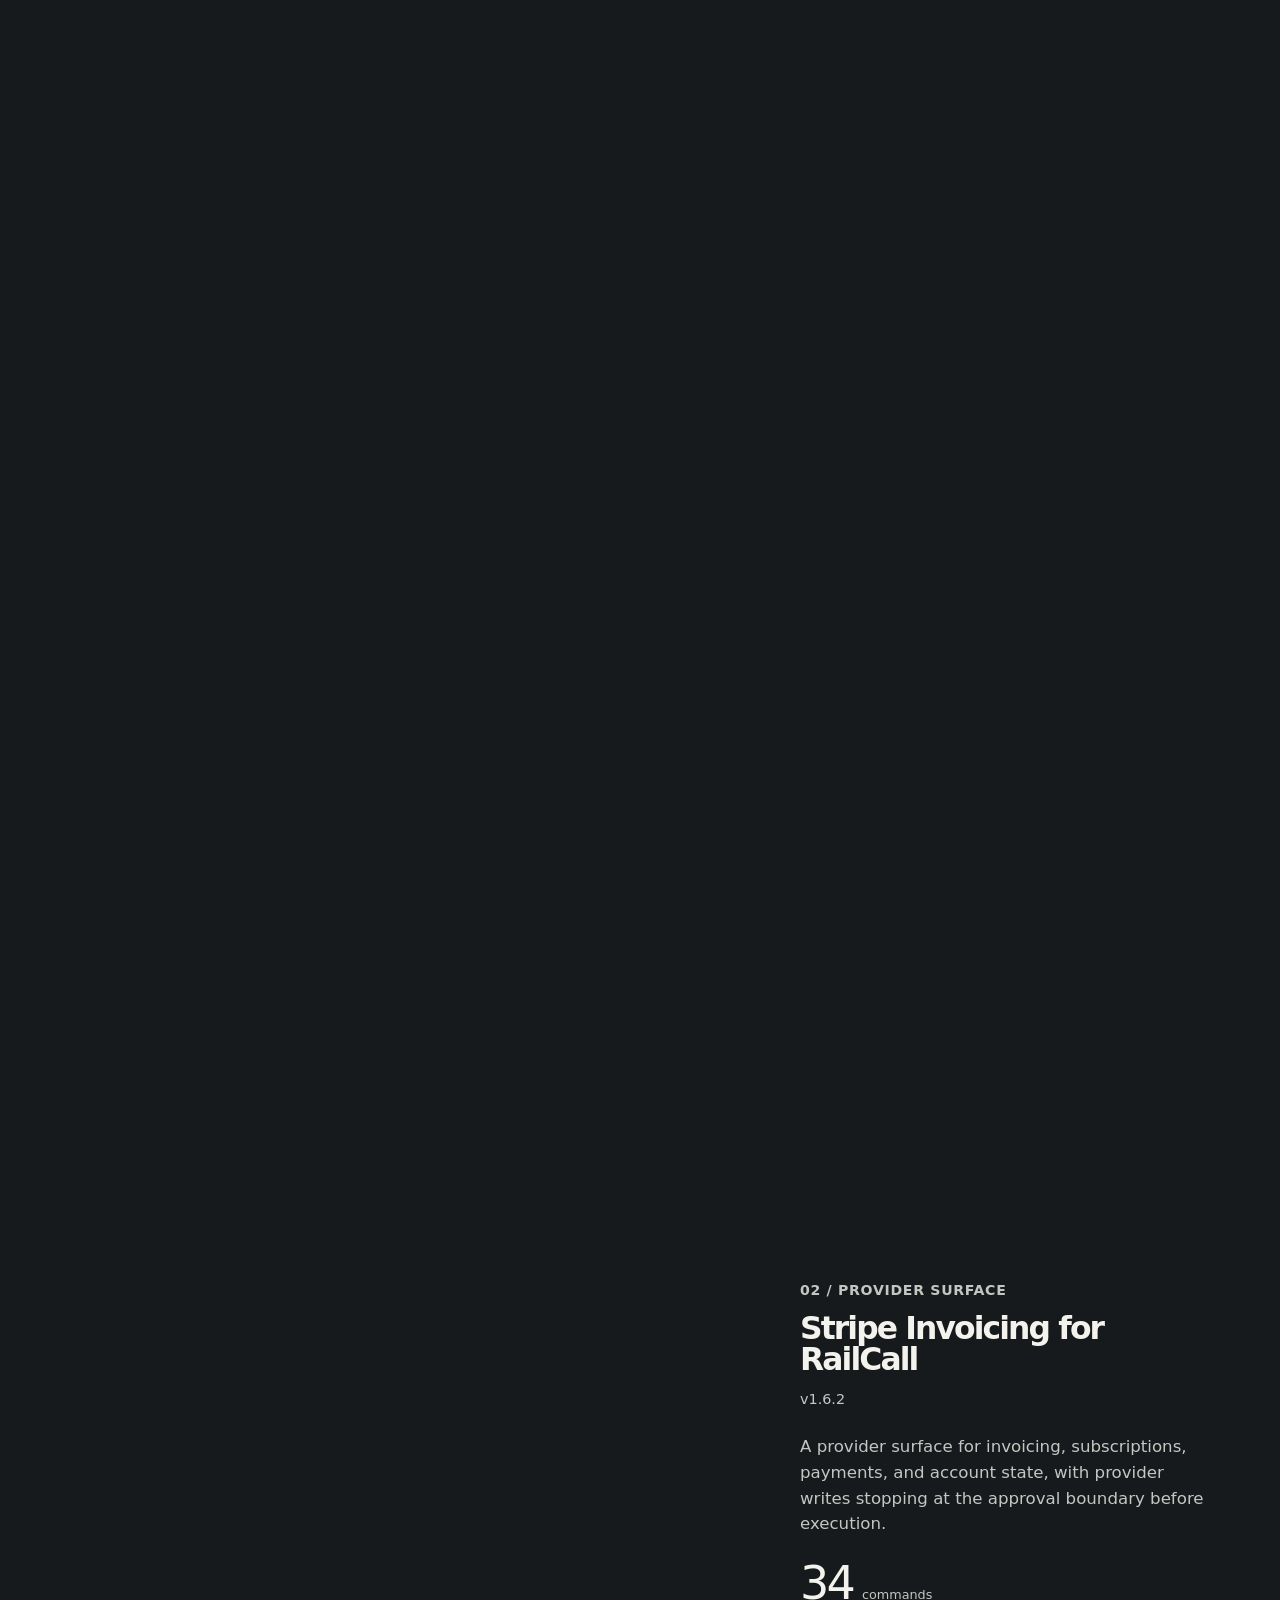
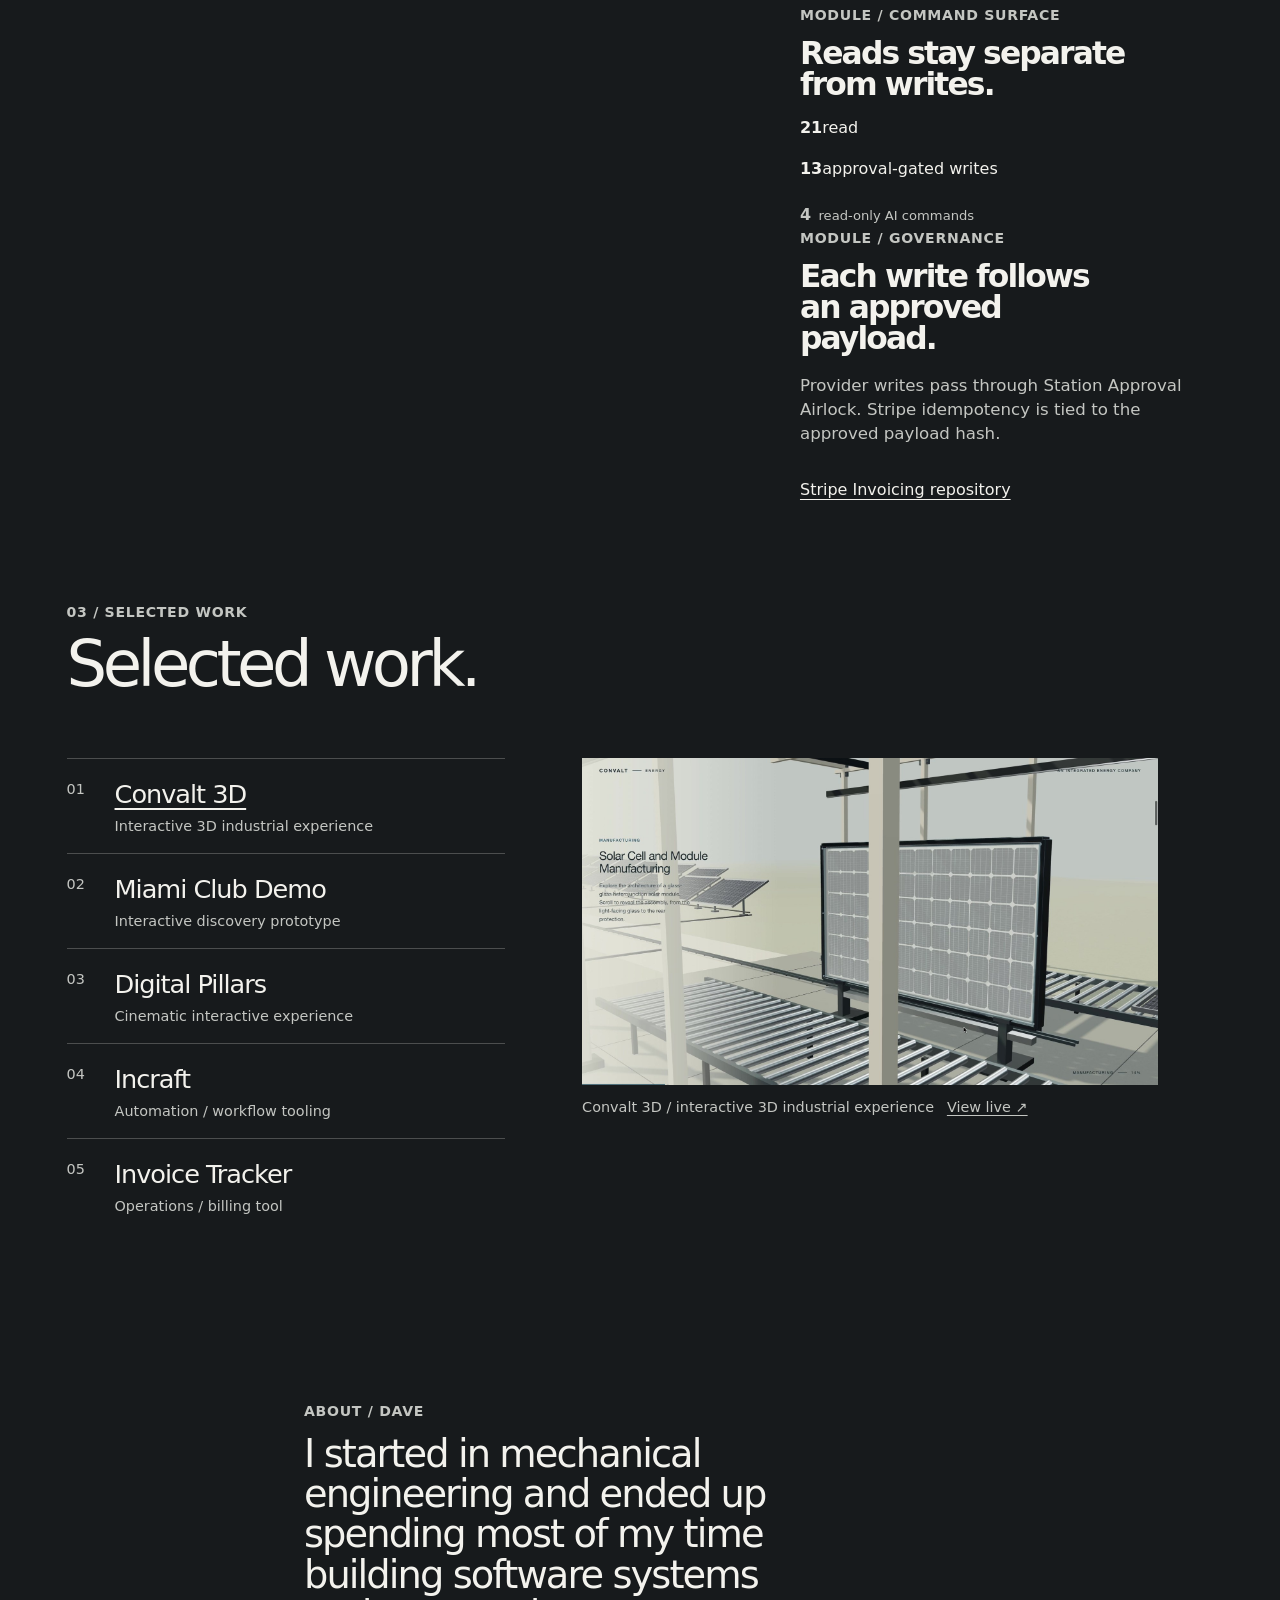
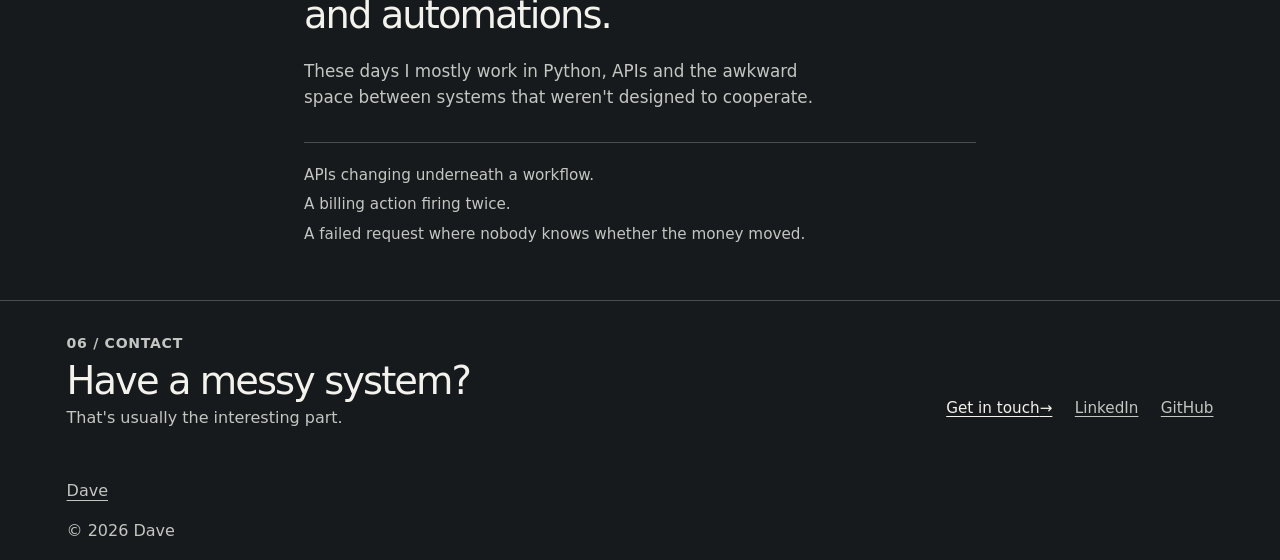
==== commit 2ce96766: "portfolio: link selected work demos" ====
--- a/index.html
+++ b/index.html
@@ -177,9 +177,9 @@
           </li>
         </ol>
         <div class="archive-preview" aria-live="polite">
-          <figure class="archive-preview-figure is-active" id="archive-preview-convalt"><img src="assets/work/convalt/convalt-3d-exploded.jpg" alt="Convalt 3D industrial scene showing a solar module assembly line" width="1800" height="1021" loading="lazy"><figcaption>Convalt 3D / interactive 3D industrial experience <a class="work-source-link" href="https://github.com/davelab10/convalt-3d-web" target="_blank" rel="noopener noreferrer">Source ↗<span class="sr-only"> (opens in a new tab)</span></a></figcaption></figure>
-          <figure class="archive-preview-figure" id="archive-preview-miami"><img src="assets/work/miami/miami-club-demo.jpg" alt="Miami Club Demo showing a Miami map, club markers, and the Bath Club detail panel" width="1440" height="1000" loading="lazy"><figcaption>Miami Club Demo / interactive discovery prototype <a class="work-source-link" href="https://github.com/davelab10/miami-club-demo" target="_blank" rel="noopener noreferrer">Source ↗<span class="sr-only"> (opens in a new tab)</span></a></figcaption></figure>
-          <figure class="archive-preview-figure" id="archive-preview-digital-pillars"><img src="assets/work/digital-pillars/digital-pillars-system.jpg" alt="Digital Pillars interactive system with a dark city scene and layered discipline index" width="1800" height="1014" loading="lazy"><figcaption>Digital Pillars / cinematic interactive experience <a class="work-source-link" href="https://github.com/davelab10/digital-pillars-contest" target="_blank" rel="noopener noreferrer">Source ↗<span class="sr-only"> (opens in a new tab)</span></a></figcaption></figure>
+          <figure class="archive-preview-figure is-active" id="archive-preview-convalt"><img src="assets/work/convalt/convalt-3d-exploded.jpg" alt="Convalt 3D industrial scene showing a solar module assembly line" width="1800" height="1021" loading="lazy"><figcaption>Convalt 3D / interactive 3D industrial experience <a class="work-live-link" href="https://convalt-3d-web.vercel.app/" target="_blank" rel="noopener noreferrer">View live ↗<span class="sr-only"> (opens in a new tab)</span></a></figcaption></figure>
+          <figure class="archive-preview-figure" id="archive-preview-miami"><img src="assets/work/miami/miami-club-demo.jpg" alt="Miami Club Demo showing a Miami map, club markers, and the Bath Club detail panel" width="1440" height="1000" loading="lazy"><figcaption>Miami Club Demo / interactive discovery prototype <a class="work-live-link" href="https://miami-club-demo.vercel.app/" target="_blank" rel="noopener noreferrer">View live ↗<span class="sr-only"> (opens in a new tab)</span></a></figcaption></figure>
+          <figure class="archive-preview-figure" id="archive-preview-digital-pillars"><img src="assets/work/digital-pillars/digital-pillars-system.jpg" alt="Digital Pillars interactive system with a dark city scene and layered discipline index" width="1800" height="1014" loading="lazy"><figcaption>Digital Pillars / cinematic interactive experience <a class="work-live-link" href="https://app-zeta-ruby-35.vercel.app/" target="_blank" rel="noopener noreferrer">View live ↗<span class="sr-only"> (opens in a new tab)</span></a></figcaption></figure>
           <figure class="archive-preview-figure" id="archive-preview-incraft"><img src="assets/images/screenshots/incraft.jpg" alt="" width="480" height="297" loading="lazy"><figcaption>Incraft / automation and workflow tooling</figcaption></figure>
           <figure class="archive-preview-figure" id="archive-preview-invoice"><img src="assets/images/screenshots/invoice-tracker.jpg" alt="" width="480" height="300" loading="lazy"><figcaption>Invoice Tracker / operations and billing tool</figcaption></figure>
         </div>
--- a/css/archive.css
+++ b/css/archive.css
@@ -15,7 +15,7 @@
 .story-visuals[data-choreography=on]{min-height:72vh}.story-step h3{font-size:clamp(1.85rem,2.45vw,2.75rem);font-weight:560}.story-step>p:not(.eyebrow):not(.artifact-kind):not(.release-note):not(.module-total):not(.module-summary):not(.ai-command-note){font-size:1.04rem;line-height:1.45}
 .story-visuals[data-state=module]{background:var(--graphite)}
 .work-index{background:var(--graphite);color:var(--graphite-text);padding-block:clamp(4rem,7vw,6rem)}.work-index-intro .eyebrow{color:var(--graphite-muted)}.work-index-layout{gap:clamp(2rem,6vw,6rem)}.work-item{border-color:var(--line-light)}.work-number,.work-kind,.archive-preview-figure figcaption{color:var(--graphite-muted);font-size:.9rem}.archive-preview-figure img{width:min(100%,36rem);max-height:30rem}
-.archive-preview-figure figcaption{display:flex;flex-wrap:wrap;gap:.35rem .8rem;align-items:baseline}.archive-preview-figure figcaption>span{display:block}.work-source-link{color:inherit;text-underline-offset:.2em}
+.archive-preview-figure figcaption{display:flex;flex-wrap:wrap;gap:.35rem .8rem;align-items:baseline}.archive-preview-figure figcaption>span{display:block}.work-live-link{color:inherit;text-underline-offset:.2em}
 .human-close{background:var(--graphite);color:var(--graphite-text);padding-block:clamp(3.5rem,6vw,5rem) 3rem}.human-copy .eyebrow{color:var(--graphite-muted)}.human-copy>p:not(.eyebrow){color:var(--graphite-muted);font-size:1.05rem}.working-concerns{border-color:var(--line-light);color:var(--graphite-muted);font-size:.95rem}
 .contact-note{padding-block:2rem 3rem;background:var(--graphite);color:var(--graphite-text);border-color:var(--line-light)}.contact-note .eyebrow,.contact-note-copy>p:last-child{color:var(--graphite-muted)}.contact-note nav a{color:var(--graphite-muted);font-size:.95rem}.contact-note nav .email-link{color:var(--graphite-text)}.site-footer{background:var(--graphite);color:var(--graphite-muted)}
 @media(max-width:850px){.railcall-story[data-choreography=on] .rail-story-layout{min-height:0}.railcall-story[data-choreography=on] .story-step{min-height:0;padding-block:2.5rem}}
